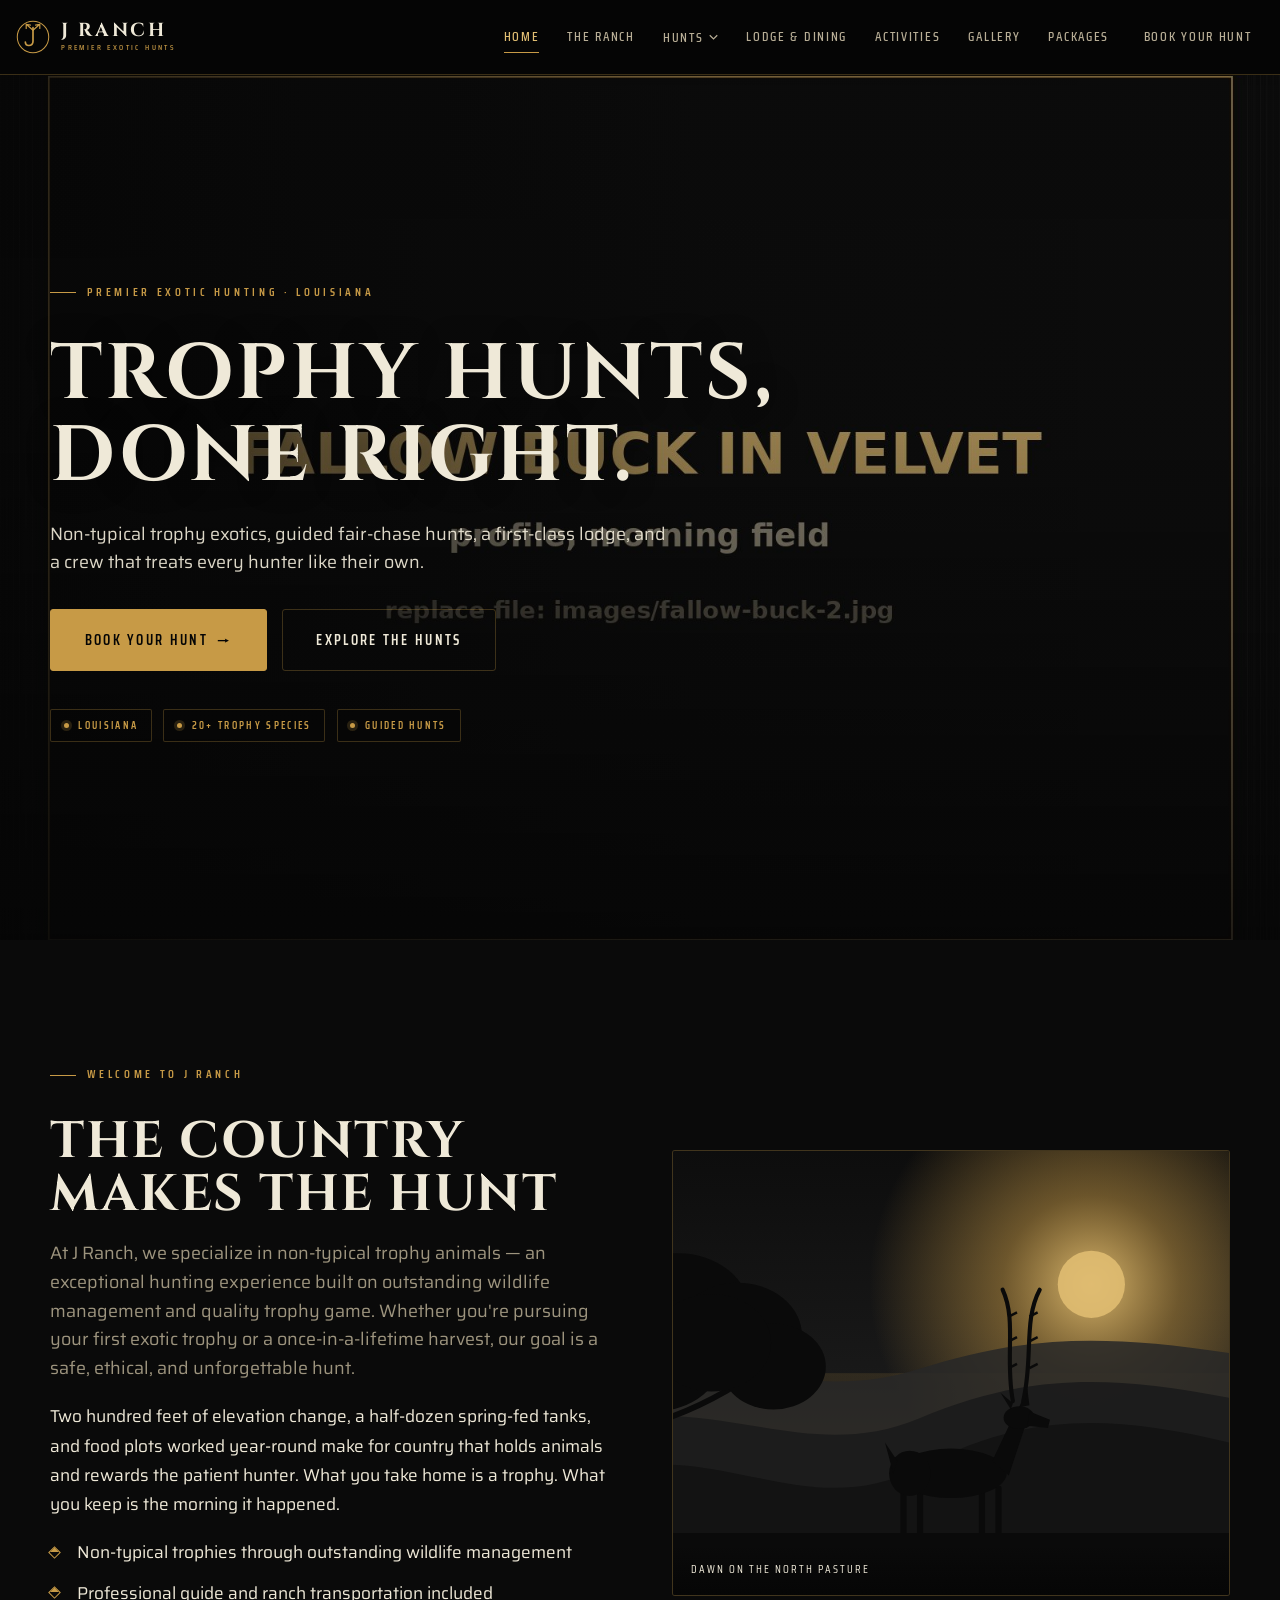
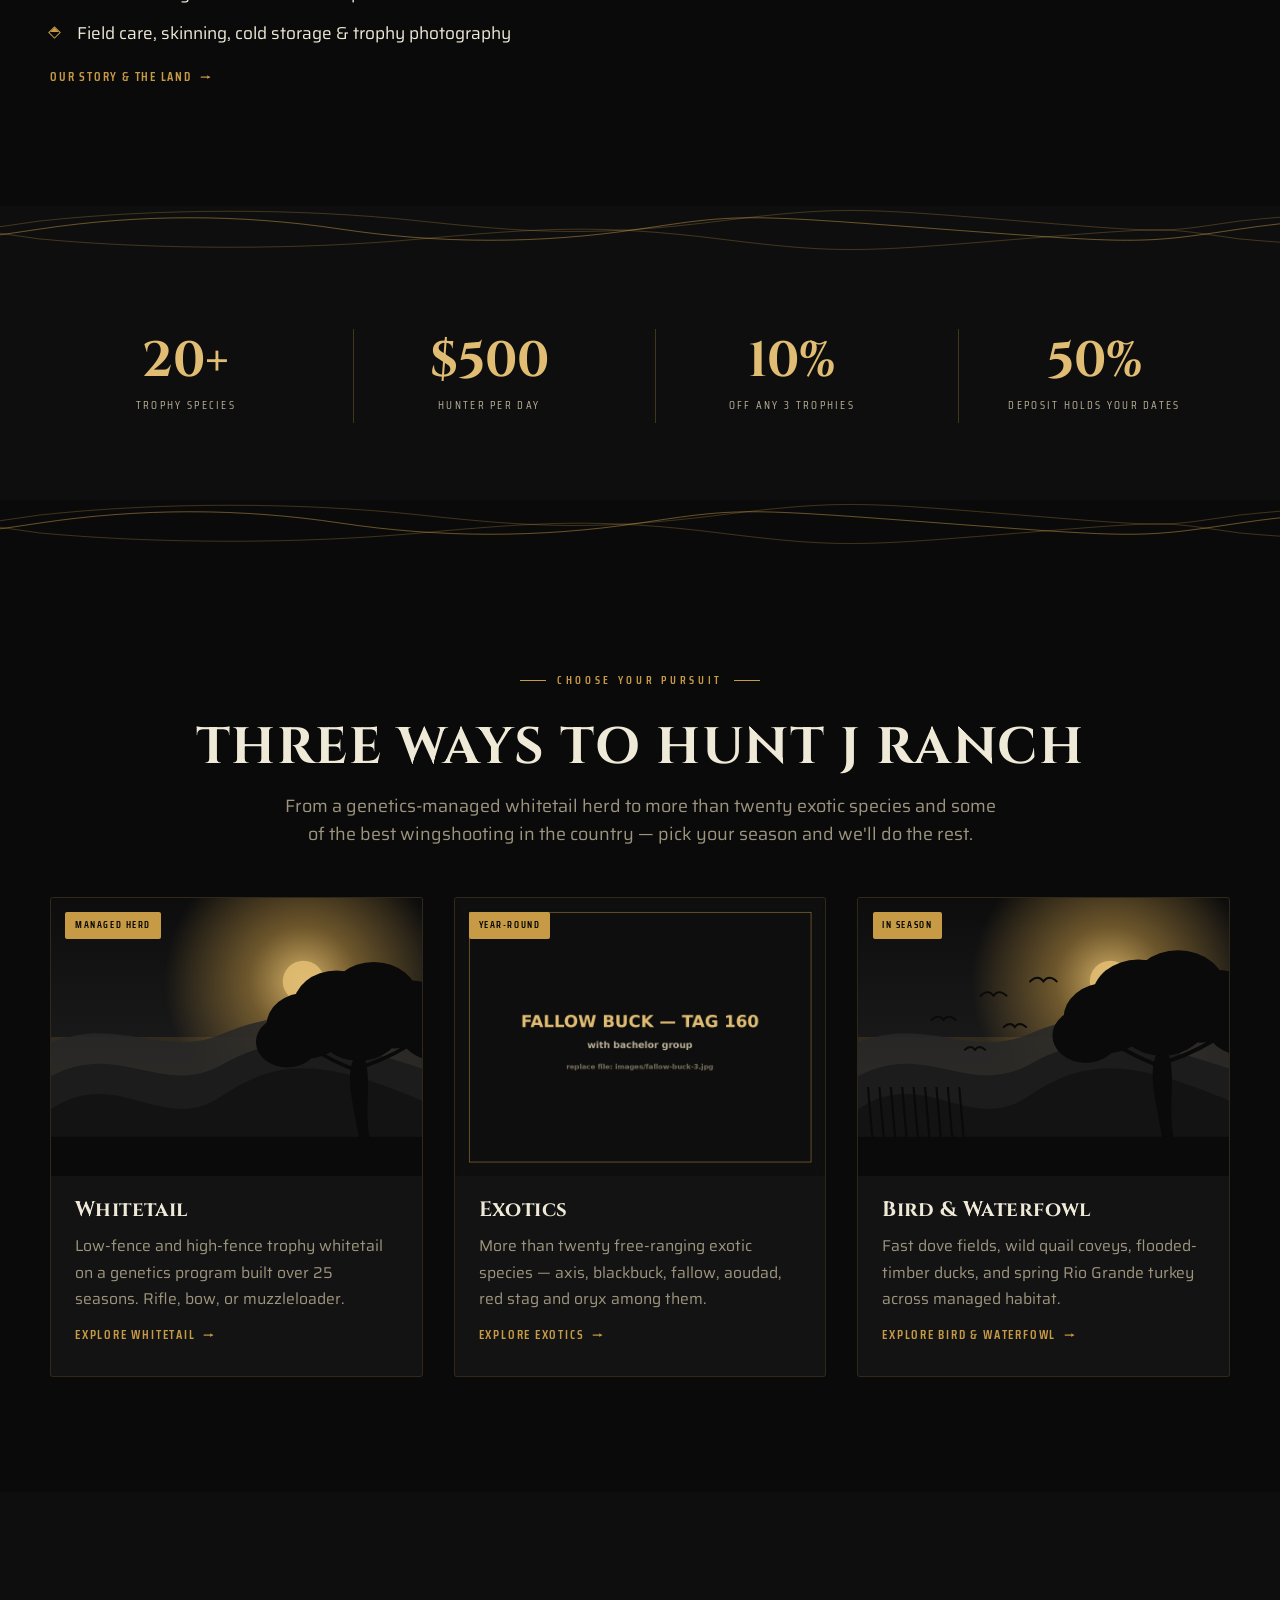
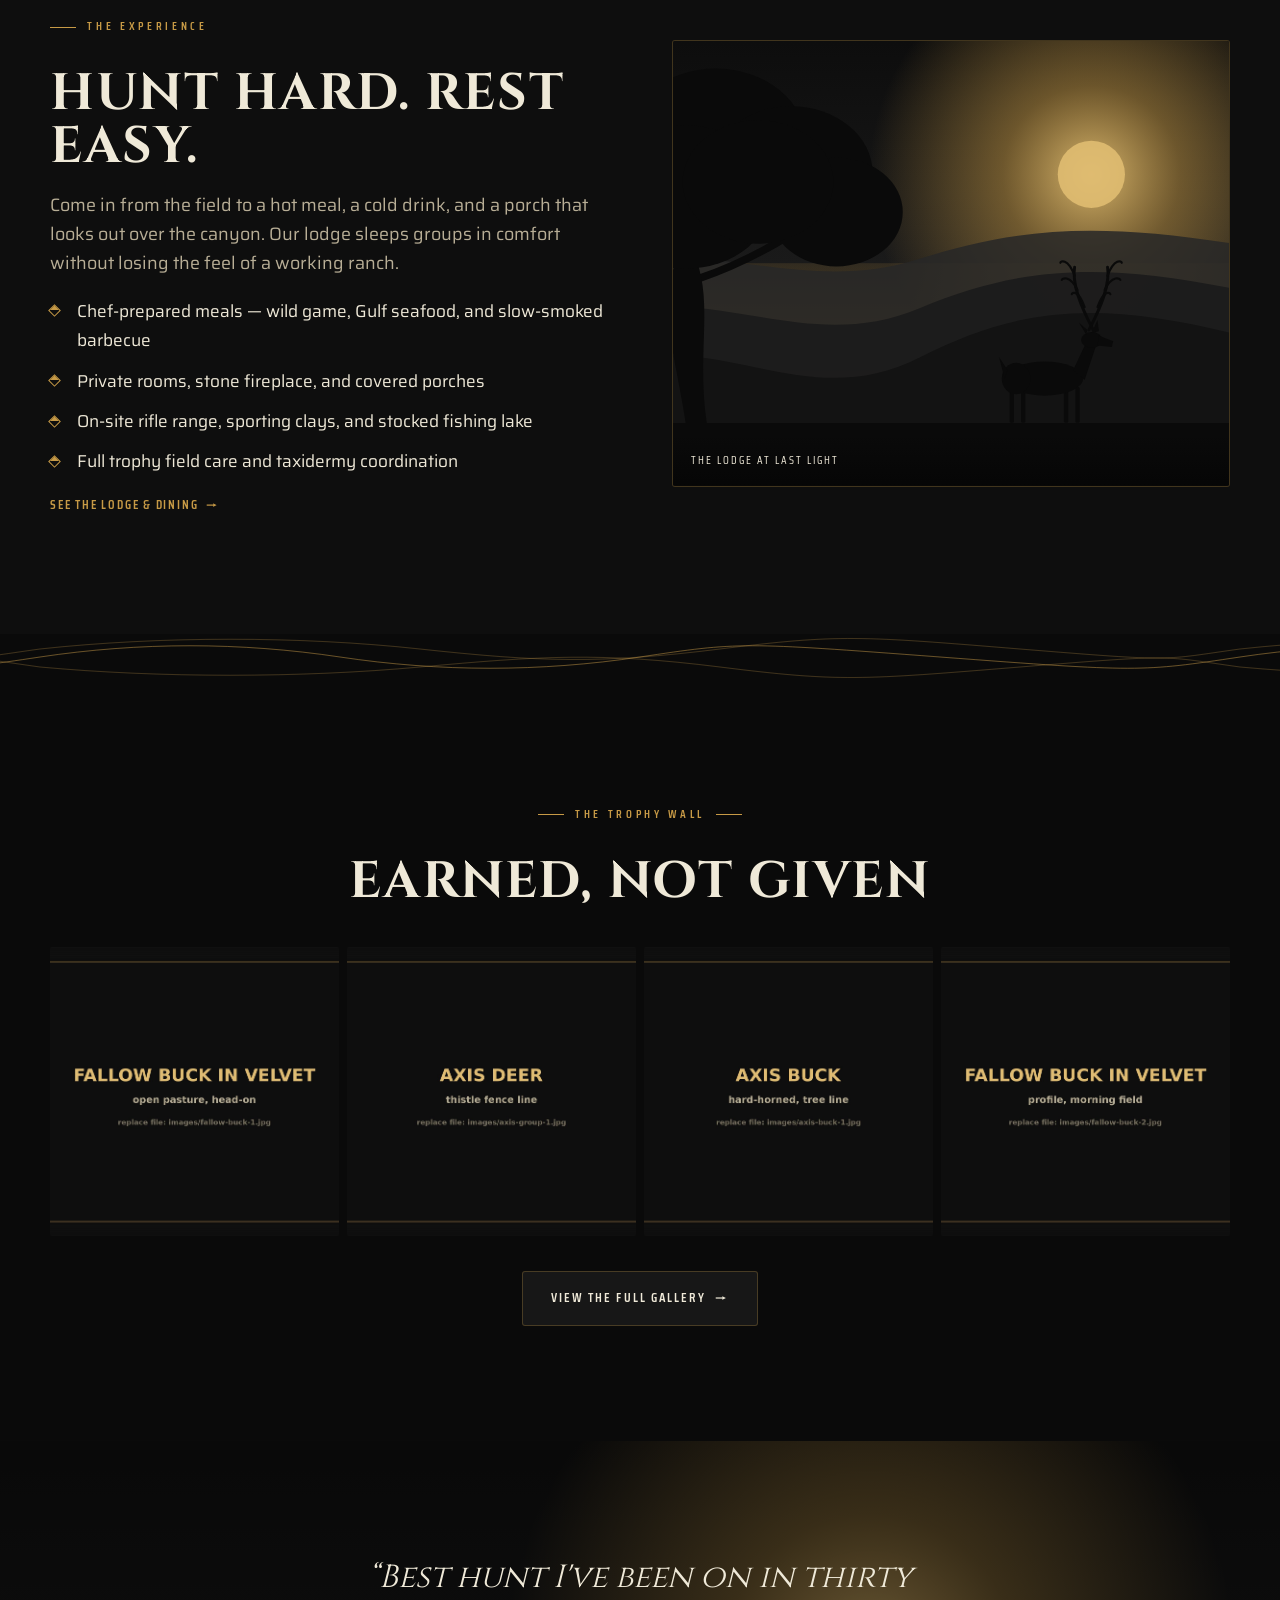
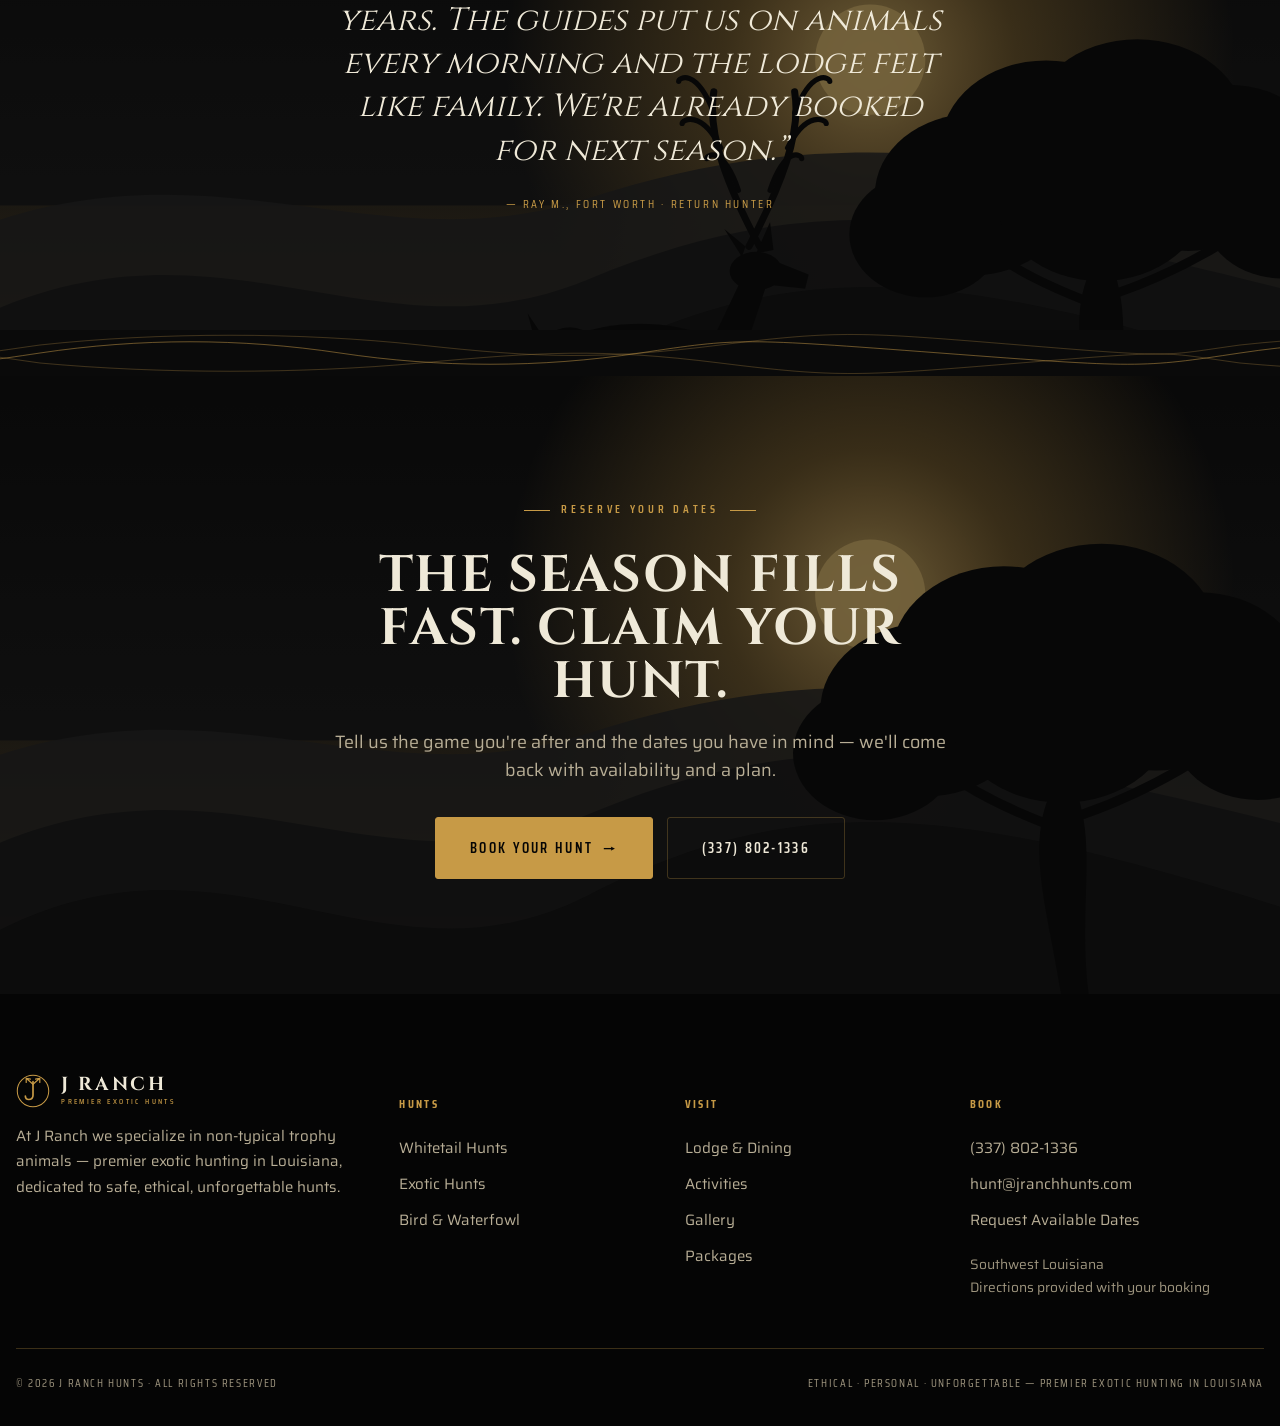
==== index.html @ 0fef3f1f "Add real brochure content: pricing, rates, policies, and Louisiana identity Sourced from the printed" ====
<!DOCTYPE html>
<html lang="en">
<head>
<meta charset="utf-8">
<meta name="viewport" content="width=device-width, initial-scale=1">
<title>Trophy Whitetail, Exotic & Bird Hunts · J Ranch</title>
<meta name="description" content="Premier exotic hunting in Louisiana — 20+ trophy species hunted year-round with professional guides. Ethical, personal, unforgettable.">
<link rel="preconnect" href="https://fonts.googleapis.com">
<link rel="preconnect" href="https://fonts.gstatic.com" crossorigin>
<link href="https://fonts.googleapis.com/css2?family=Cinzel:wght@400;600;700&family=Saira+Condensed:wght@400;500;600;700&family=Saira:wght@300;400;500;600&display=swap" rel="stylesheet">
<link rel="stylesheet" href="styles.css">
</head>
<body>
<a class="skip" href="#main">Skip to content</a><header class="site-header">
<div class="wrap-wide nav">
  <a class="brand" href="index.html"><svg class="mark" viewBox="0 0 40 40" xmlns="http://www.w3.org/2000/svg" aria-hidden="true"><circle cx="20" cy="20" r="18.5" fill="none" stroke="#c79a46" stroke-width="1.2"/><path d="M20 9 L20 25 Q20 30 15 30 Q11 30 11 26" fill="none" stroke="#c79a46" stroke-width="2" stroke-linecap="round"/><path d="M20 12 L12 5 M12 5 L12 10 M12 5 L17 6" stroke="#c79a46" stroke-width="1.4" fill="none" stroke-linecap="round"/><path d="M20 12 L28 5 M28 5 L28 10 M28 5 L23 6" stroke="#c79a46" stroke-width="1.4" fill="none" stroke-linecap="round"/></svg>
    <span class="wordmark">J Ranch<small>Premier Exotic Hunts</small></span></a>
  <nav id="nav-links" class="nav-links" aria-label="Primary"><a href="index.html" aria-current="page">Home</a><a href="the-ranch.html">The Ranch</a><div class="has-drop"><button class="navbtn" aria-expanded="false" aria-haspopup="true">Hunts<svg class="chev" viewBox="0 0 12 8" aria-hidden="true"><path d="M1 1l5 5 5-5" stroke="currentColor" stroke-width="1.6" fill="none"/></svg></button><div class="drop"><a href="whitetail.html">Whitetail Hunts<span>Managed trophy-class whitetail</span></a><a href="exotics.html">Exotic Hunts<span>20+ species, year-round</span></a><a href="birds.html">Bird & Waterfowl<span>Dove, quail, duck & turkey</span></a></div></div><a href="lodging.html">Lodge & Dining</a><a href="activities.html">Activities</a><a href="gallery.html">Gallery</a><a href="packages.html">Packages</a><a class="btn nav-cta" href="contact.html">Book Your Hunt</a></nav>
  <button class="nav-toggle" aria-label="Menu" aria-controls="nav-links" aria-expanded="false">
    <span></span><span></span><span></span></button>
</div>
</header><main id="main">
<section class="hero home">
  <div class="scene"><img src="images/fallow-buck-2.jpg" alt="Velvet fallow buck in a misty pasture at first light"></div>
  <div class="hero-veil"></div>
  <div class="wrap hero-inner" data-reveal>
    <p class="eyebrow" style="color:var(--brass)">Premier Exotic Hunting · Louisiana</p>
    <h1 class="display h1" style="margin-top:1.2rem">Trophy hunts, done right.</h1>
    <p class="lead" style="margin-top:1.4rem">Non-typical trophy exotics, guided fair-chase hunts, a first-class lodge, and a crew that treats every hunter like their own.</p>
    <div class="hero-cta">
      <a class="btn lg" href="contact.html">Book Your Hunt <span class="arw">→</span></a>
      <a class="btn ghost lg" href="#hunts">Explore the Hunts</a>
    </div>
    <div style="display:flex;gap:.7rem;flex-wrap:wrap;margin-top:2.4rem">
      <span class="tag"><span class="dot"></span>Louisiana</span>
      <span class="tag"><span class="dot"></span>20+ Trophy Species</span>
      <span class="tag"><span class="dot"></span>Guided Hunts</span>
    </div>
  </div>
</section>

<section class="section">
  <div class="wrap">
    <div class="split">
      <div class="stack" data-reveal>
        <p class="eyebrow">Welcome to J Ranch</p>
        <h2 class="display h2">The country makes the hunt</h2>
        <p class="lead">At J Ranch, we specialize in non-typical trophy animals — an exceptional hunting experience built on outstanding wildlife management and quality trophy game. Whether you're pursuing your first exotic trophy or a once-in-a-lifetime harvest, our goal is a safe, ethical, and unforgettable hunt.</p>
        <p>Two hundred feet of elevation change, a half-dozen spring-fed tanks, and food plots worked year-round make for country that holds animals and rewards the patient hunter. What you take home is a trophy. What you keep is the morning it happened.</p>
        <ul class="ticks">
          <li>Non-typical trophies through outstanding wildlife management</li>
          <li>Professional guide and ranch transportation included</li>
          <li>Field care, skinning, cold storage &amp; trophy photography</li>
        </ul>
        <a class="textlink" href="the-ranch.html">Our Story &amp; the Land <span class="arw">→</span></a>
      </div>
      <div class="split-media" data-reveal data-delay="120">
        <svg viewBox="0 0 1440 820" preserveAspectRatio="xMidYMid slice" xmlns="http://www.w3.org/2000/svg" role="img" aria-hidden="true"><defs>
  <linearGradient id="skyexoticdawn" x1="0" y1="0" x2="0" y2="1"><stop offset="0" stop-color="#0d0d0d"/><stop offset="0.52" stop-color="#191919"/><stop offset="0.8" stop-color="#6f5629"/><stop offset="1" stop-color="#c99f49"/></linearGradient>
  <radialGradient id="sunexoticdawn" cx="0.5" cy="0.5" r="0.5">
    <stop offset="0" stop-color="#e0bd72" stop-opacity="0.95"/>
    <stop offset="0.4" stop-color="#c79a46" stop-opacity="0.5"/>
    <stop offset="1" stop-color="#c79a46" stop-opacity="0"/>
  </radialGradient>
  <linearGradient id="hazeexoticdawn" x1="0" y1="0" x2="0" y2="1">
    <stop offset="0" stop-color="#c79a46" stop-opacity="0.14"/>
    <stop offset="1" stop-color="#c79a46" stop-opacity="0"/>
  </linearGradient>
</defs><rect width="1440" height="820" fill="url(#skyexoticdawn)"/><circle cx="979" cy="246" r="410" fill="url(#sunexoticdawn)"/><circle cx="979" cy="246" r="62" fill="#e0bd72" fill-opacity="0.9"/><rect x="0" y="410" width="1440" height="180" fill="url(#hazeexoticdawn)"/><path d="M0,426 C 259,344 432,476 662,402 S 1066,336 1440,410 L 1440,820 L0,820 Z" fill="#272727" fill-opacity="0.85"/><path d="M0,525 C 259,418 432,589 662,493 S 1066,408 1440,503 L 1440,820 L0,820 Z" fill="#1c1c1c" fill-opacity="0.95"/><path d="M0,623 C 259,492 432,702 662,584 S 1066,479 1440,597 L 1440,820 L0,820 Z" fill="#131313" fill-opacity="1.0"/><g><rect x="626.7" y="617.6" width="11.4" height="95.2" rx="3.8" fill="#0a0a0a"/><rect x="657.2" y="617.6" width="11.4" height="95.2" rx="3.8" fill="#0a0a0a"/><rect x="771.4" y="617.6" width="11.4" height="95.2" rx="3.8" fill="#0a0a0a"/><rect x="801.9" y="617.6" width="11.4" height="95.2" rx="3.8" fill="#0a0a0a"/><ellipse cx="720.0" cy="594.8" rx="102.8" ry="45.7" fill="#0a0a0a"/><ellipse cx="643.9" cy="594.8" rx="38.1" ry="41.9" fill="#0a0a0a"/><path d="M 796.1,572.0 L 830.4,499.6 L 857.1,507.2 L 826.6,598.6 Z" fill="#0a0a0a"/><ellipse cx="845.6" cy="492.0" rx="28.6" ry="20.9" fill="#0a0a0a"/><path d="M 864.7,480.6 L 902.7,495.8 L 898.9,511.0 L 860.9,507.2 Z" fill="#0a0a0a"/><path d="M 830.4,476.8 L 811.4,446.3 L 834.2,465.4 Z" fill="#0a0a0a"/><path d="M 845.6,473.0 L 860.9,438.7 L 864.7,469.2 Z" fill="#0a0a0a"/><path d="M 621.0,572.0 L 598.2,537.7 L 613.4,594.8 Z" fill="#0a0a0a"/><path d="M 834.2,461.5 C 819.0,381.6 841.8,313.1 815.2,256.0" stroke="#0a0a0a" stroke-width="7.6" fill="none" stroke-linecap="round"/><path d="M 853.2,461.5 C 872.3,381.6 853.2,313.1 883.7,256.0" stroke="#0a0a0a" stroke-width="7.6" fill="none" stroke-linecap="round"/><line x1="826.6" y1="400.6" x2="841.8" y2="393.0" stroke="#0a0a0a" stroke-width="4.6"/><line x1="864.7" y1="400.6" x2="879.9" y2="393.0" stroke="#0a0a0a" stroke-width="4.6"/><line x1="826.6" y1="351.1" x2="841.8" y2="343.5" stroke="#0a0a0a" stroke-width="4.6"/><line x1="864.7" y1="351.1" x2="879.9" y2="343.5" stroke="#0a0a0a" stroke-width="4.6"/><line x1="826.6" y1="305.5" x2="841.8" y2="297.8" stroke="#0a0a0a" stroke-width="4.6"/><line x1="864.7" y1="305.5" x2="879.9" y2="297.8" stroke="#0a0a0a" stroke-width="4.6"/></g><g><path d="M 153.0,503.1 C 84.9,476.8 19.1,441.6 -29.3,375.7" stroke="#0a0a0a" stroke-width="11.0" fill="none" stroke-linecap="round"/><path d="M 192.6,494.3 C 269.4,468.0 344.1,424.1 401.2,375.7" stroke="#0a0a0a" stroke-width="11.0" fill="none" stroke-linecap="round"/><path d="M 172.8,485.6 C 159.6,397.7 177.2,331.8 172.8,274.7" stroke="#0a0a0a" stroke-width="9.9" fill="none" stroke-linecap="round"/><path d="M 172.8,705.2 C 159.6,617.3 137.7,551.5 150.8,494.3 C 164.0,441.6 186.0,441.6 194.8,490.0 C 207.9,547.1 190.4,617.3 203.5,705.2 Z" fill="#0a0a0a"/><ellipse cx="19.1" cy="375.7" rx="118.6" ry="97.3" fill="#0a0a0a"/><ellipse cx="106.9" cy="318.6" rx="127.4" ry="104.5" fill="#0a0a0a"/><ellipse cx="216.7" cy="296.7" rx="131.8" ry="108.1" fill="#0a0a0a"/><ellipse cx="326.5" cy="340.6" rx="118.6" ry="97.3" fill="#0a0a0a"/><ellipse cx="392.4" cy="397.7" rx="96.6" ry="79.2" fill="#0a0a0a"/><ellipse cx="-38.1" cy="424.1" rx="92.2" ry="75.6" fill="#0a0a0a"/><ellipse cx="172.8" cy="375.7" rx="127.4" ry="104.5" fill="#0a0a0a"/><ellipse cx="278.2" cy="353.8" rx="109.8" ry="90.1" fill="#0a0a0a"/></g><rect x="0" y="705" width="1440" height="115" fill="#0a0a0a"/></svg>
        <div class="cap">Dawn on the north pasture</div>
      </div>
    </div>
  </div>
</section>

<div class="contour on-forest" aria-hidden="true"></div>
<section class="section tight on-dark">
  <div class="wrap">
    <div class="stats" data-reveal><div class="stat"><div class="num">20+</div><div class="lbl">Trophy Species</div></div><div class="stat"><div class="num">$500</div><div class="lbl">Hunter Per Day</div></div><div class="stat"><div class="num">10%</div><div class="lbl">Off Any 3 Trophies</div></div><div class="stat"><div class="num">50%</div><div class="lbl">Deposit Holds Your Dates</div></div></div>
  </div>
</section>
<div class="contour" aria-hidden="true"></div>

<section class="section" id="hunts">
  <div class="wrap">
    <div class="center stack" style="margin-bottom:3rem" data-reveal>
      <p class="eyebrow center">Choose Your Pursuit</p>
      <h2 class="display h2">Three ways to hunt J Ranch</h2>
      <p class="lead measure center">From a genetics-managed whitetail herd to more than twenty exotic species and some of the best wingshooting in the country — pick your season and we'll do the rest.</p>
    </div>
    <div class="grid cols-3" data-reveal><a class="card" href="whitetail.html">
  <div class="thumb"><span class="badge">Managed Herd</span><svg viewBox="0 0 520 390" preserveAspectRatio="xMidYMid slice" xmlns="http://www.w3.org/2000/svg" role="img" aria-hidden="true"><defs>
  <linearGradient id="skytwhitetail" x1="0" y1="0" x2="0" y2="1"><stop offset="0" stop-color="#0d0d0d"/><stop offset="0.52" stop-color="#191919"/><stop offset="0.8" stop-color="#6f5629"/><stop offset="1" stop-color="#c99f49"/></linearGradient>
  <radialGradient id="suntwhitetail" cx="0.5" cy="0.5" r="0.5">
    <stop offset="0" stop-color="#e0bd72" stop-opacity="0.95"/>
    <stop offset="0.4" stop-color="#c79a46" stop-opacity="0.5"/>
    <stop offset="1" stop-color="#c79a46" stop-opacity="0"/>
  </radialGradient>
  <linearGradient id="hazetwhitetail" x1="0" y1="0" x2="0" y2="1">
    <stop offset="0" stop-color="#c79a46" stop-opacity="0.14"/>
    <stop offset="1" stop-color="#c79a46" stop-opacity="0"/>
  </linearGradient>
</defs><rect width="520" height="390" fill="url(#skytwhitetail)"/><circle cx="354" cy="117" r="195" fill="url(#suntwhitetail)"/><circle cx="354" cy="117" r="29" fill="#e0bd72" fill-opacity="0.9"/><rect x="0" y="195" width="520" height="86" fill="url(#hazetwhitetail)"/><path d="M0,203 C 94,164 156,226 239,191 S 385,160 520,195 L 520,390 L0,390 Z" fill="#272727" fill-opacity="0.85"/><path d="M0,250 C 94,199 156,280 239,234 S 385,194 520,239 L 520,390 L0,390 Z" fill="#1c1c1c" fill-opacity="0.95"/><path d="M0,296 C 94,234 156,334 239,278 S 385,228 520,284 L 520,390 L0,390 Z" fill="#131313" fill-opacity="1.0"/><g><path d="M 422.2,239.3 C 389.8,226.8 358.5,210.0 335.5,178.7" stroke="#0a0a0a" stroke-width="5.2" fill="none" stroke-linecap="round"/><path d="M 441.0,235.1 C 477.6,222.6 513.1,201.7 540.2,178.7" stroke="#0a0a0a" stroke-width="5.2" fill="none" stroke-linecap="round"/><path d="M 431.6,230.9 C 425.3,189.1 433.7,157.8 431.6,130.6" stroke="#0a0a0a" stroke-width="4.7" fill="none" stroke-linecap="round"/><path d="M 431.6,335.4 C 425.3,293.6 414.9,262.3 421.2,235.1 C 427.4,210.0 437.9,210.0 442.0,233.0 C 448.3,260.2 440.0,293.6 446.2,335.4 Z" fill="#0a0a0a"/><ellipse cx="358.5" cy="178.7" rx="56.4" ry="46.3" fill="#0a0a0a"/><ellipse cx="400.3" cy="151.5" rx="60.6" ry="49.7" fill="#0a0a0a"/><ellipse cx="452.5" cy="141.1" rx="62.7" ry="51.4" fill="#0a0a0a"/><ellipse cx="504.7" cy="162.0" rx="56.4" ry="46.3" fill="#0a0a0a"/><ellipse cx="536.1" cy="189.1" rx="46.0" ry="37.7" fill="#0a0a0a"/><ellipse cx="331.3" cy="201.7" rx="43.9" ry="36.0" fill="#0a0a0a"/><ellipse cx="431.6" cy="178.7" rx="60.6" ry="49.7" fill="#0a0a0a"/><ellipse cx="481.7" cy="168.3" rx="52.2" ry="42.8" fill="#0a0a0a"/></g><rect x="0" y="335" width="520" height="55" fill="#0a0a0a"/></svg></div>
  <div class="body">
    <h3>Whitetail</h3><p>Low-fence and high-fence trophy whitetail on a genetics program built over 25 seasons. Rifle, bow, or muzzleloader.</p>
    <span class="textlink">Explore Whitetail <span class="arw">→</span></span>
  </div></a><a class="card" href="exotics.html">
  <div class="thumb"><span class="badge">Year-Round</span><img src="images/fallow-buck-3.jpg" alt="Spotted fallow buck in velvet with bachelor group" loading="lazy"></div>
  <div class="body">
    <h3>Exotics</h3><p>More than twenty free-ranging exotic species — axis, blackbuck, fallow, aoudad, red stag and oryx among them.</p>
    <span class="textlink">Explore Exotics <span class="arw">→</span></span>
  </div></a><a class="card" href="birds.html">
  <div class="thumb"><span class="badge">In Season</span><svg viewBox="0 0 520 390" preserveAspectRatio="xMidYMid slice" xmlns="http://www.w3.org/2000/svg" role="img" aria-hidden="true"><defs>
  <linearGradient id="skytbirds" x1="0" y1="0" x2="0" y2="1"><stop offset="0" stop-color="#0d0d0d"/><stop offset="0.52" stop-color="#191919"/><stop offset="0.8" stop-color="#6f5629"/><stop offset="1" stop-color="#c99f49"/></linearGradient>
  <radialGradient id="suntbirds" cx="0.5" cy="0.5" r="0.5">
    <stop offset="0" stop-color="#e0bd72" stop-opacity="0.95"/>
    <stop offset="0.4" stop-color="#c79a46" stop-opacity="0.5"/>
    <stop offset="1" stop-color="#c79a46" stop-opacity="0"/>
  </radialGradient>
  <linearGradient id="hazetbirds" x1="0" y1="0" x2="0" y2="1">
    <stop offset="0" stop-color="#c79a46" stop-opacity="0.14"/>
    <stop offset="1" stop-color="#c79a46" stop-opacity="0"/>
  </linearGradient>
</defs><rect width="520" height="390" fill="url(#skytbirds)"/><circle cx="354" cy="117" r="195" fill="url(#suntbirds)"/><circle cx="354" cy="117" r="29" fill="#e0bd72" fill-opacity="0.9"/><rect x="0" y="195" width="520" height="86" fill="url(#hazetbirds)"/><path d="M0,203 C 94,164 156,226 239,191 S 385,160 520,195 L 520,390 L0,390 Z" fill="#272727" fill-opacity="0.85"/><path d="M0,250 C 94,199 156,280 239,234 S 385,194 520,239 L 520,390 L0,390 Z" fill="#1c1c1c" fill-opacity="0.95"/><path d="M0,296 C 94,234 156,334 239,278 S 385,228 520,284 L 520,390 L0,390 Z" fill="#131313" fill-opacity="1.0"/><g><path d="M 241.2,117.0 Q 252.5,106.7 260.0,117.0 Q 267.5,106.7 278.8,117.0" stroke="#0a0a0a" stroke-width="2.7" fill="none" stroke-linecap="round"/><path d="M 171.8,137.0 Q 182.7,127.0 190.0,137.0 Q 197.3,127.0 208.2,137.0" stroke="#0a0a0a" stroke-width="2.7" fill="none" stroke-linecap="round"/><path d="M 312.4,143.0 Q 323.0,133.3 330.0,143.0 Q 337.0,133.3 347.6,143.0" stroke="#0a0a0a" stroke-width="2.7" fill="none" stroke-linecap="round"/><path d="M 103.1,171.0 Q 113.2,161.7 120.0,171.0 Q 126.8,161.7 136.9,171.0" stroke="#0a0a0a" stroke-width="2.7" fill="none" stroke-linecap="round"/><path d="M 383.7,167.0 Q 393.5,158.0 400.0,167.0 Q 406.5,158.0 416.3,167.0" stroke="#0a0a0a" stroke-width="2.7" fill="none" stroke-linecap="round"/><path d="M 204.3,181.0 Q 213.7,172.4 220.0,181.0 Q 226.3,172.4 235.7,181.0" stroke="#0a0a0a" stroke-width="2.7" fill="none" stroke-linecap="round"/><path d="M 291.0,189.0 Q 300.0,180.7 306.0,189.0 Q 312.0,180.7 321.0,189.0" stroke="#0a0a0a" stroke-width="2.7" fill="none" stroke-linecap="round"/><path d="M 149.6,213.0 Q 158.2,205.1 164.0,213.0 Q 169.8,205.1 178.4,213.0" stroke="#0a0a0a" stroke-width="2.7" fill="none" stroke-linecap="round"/><path d="M 342.2,209.0 Q 350.5,201.4 356.0,209.0 Q 361.5,201.4 369.8,209.0" stroke="#0a0a0a" stroke-width="2.7" fill="none" stroke-linecap="round"/></g><g><path d="M 416.4,232.9 C 381.8,219.5 348.4,201.7 323.9,168.3" stroke="#0a0a0a" stroke-width="5.6" fill="none" stroke-linecap="round"/><path d="M 436.4,228.4 C 475.4,215.1 513.3,192.8 542.3,168.3" stroke="#0a0a0a" stroke-width="5.6" fill="none" stroke-linecap="round"/><path d="M 426.4,224.0 C 419.7,179.4 428.6,146.0 426.4,117.0" stroke="#0a0a0a" stroke-width="5.0" fill="none" stroke-linecap="round"/><path d="M 426.4,335.4 C 419.7,290.8 408.6,257.4 415.3,228.4 C 421.9,201.7 433.1,201.7 437.5,226.2 C 444.2,255.2 435.3,290.8 442.0,335.4 Z" fill="#0a0a0a"/><ellipse cx="348.4" cy="168.3" rx="60.2" ry="49.3" fill="#0a0a0a"/><ellipse cx="393.0" cy="139.3" rx="64.6" ry="53.0" fill="#0a0a0a"/><ellipse cx="448.7" cy="128.1" rx="66.9" ry="54.8" fill="#0a0a0a"/><ellipse cx="504.4" cy="150.4" rx="60.2" ry="49.3" fill="#0a0a0a"/><ellipse cx="537.8" cy="179.4" rx="49.0" ry="40.2" fill="#0a0a0a"/><ellipse cx="319.4" cy="192.8" rx="46.8" ry="38.4" fill="#0a0a0a"/><ellipse cx="426.4" cy="168.3" rx="64.6" ry="53.0" fill="#0a0a0a"/><ellipse cx="479.9" cy="157.1" rx="55.7" ry="45.7" fill="#0a0a0a"/></g><line x1="20" y1="335" x2="14" y2="265" stroke="#0a0a0a" stroke-width="3"/><line x1="36" y1="335" x2="30" y2="265" stroke="#0a0a0a" stroke-width="3"/><line x1="52" y1="335" x2="46" y2="265" stroke="#0a0a0a" stroke-width="3"/><line x1="68" y1="335" x2="62" y2="265" stroke="#0a0a0a" stroke-width="3"/><line x1="84" y1="335" x2="78" y2="265" stroke="#0a0a0a" stroke-width="3"/><line x1="100" y1="335" x2="94" y2="265" stroke="#0a0a0a" stroke-width="3"/><line x1="116" y1="335" x2="110" y2="265" stroke="#0a0a0a" stroke-width="3"/><line x1="132" y1="335" x2="126" y2="265" stroke="#0a0a0a" stroke-width="3"/><line x1="148" y1="335" x2="142" y2="265" stroke="#0a0a0a" stroke-width="3"/><rect x="0" y="335" width="520" height="55" fill="#0a0a0a"/></svg></div>
  <div class="body">
    <h3>Bird & Waterfowl</h3><p>Fast dove fields, wild quail coveys, flooded-timber ducks, and spring Rio Grande turkey across managed habitat.</p>
    <span class="textlink">Explore Bird & Waterfowl <span class="arw">→</span></span>
  </div></a></div>
  </div>
</section>

<section class="section on-dark">
  <div class="wrap">
    <div class="split reverse">
      <div class="stack" data-reveal>
        <p class="eyebrow">The Experience</p>
        <h2 class="display h2">Hunt hard. Rest easy.</h2>
        <p class="lead">Come in from the field to a hot meal, a cold drink, and a porch that looks out over the canyon. Our lodge sleeps groups in comfort without losing the feel of a working ranch.</p>
        <ul class="ticks">
          <li>Chef-prepared meals — wild game, Gulf seafood, and slow-smoked barbecue</li>
          <li>Private rooms, stone fireplace, and covered porches</li>
          <li>On-site rifle range, sporting clays, and stocked fishing lake</li>
          <li>Full trophy field care and taxidermy coordination</li>
        </ul>
        <a class="textlink" href="lodging.html">See the Lodge &amp; Dining <span class="arw">→</span></a>
      </div>
      <div class="split-media" data-reveal data-delay="120">
        <svg viewBox="0 0 1440 820" preserveAspectRatio="xMidYMid slice" xmlns="http://www.w3.org/2000/svg" role="img" aria-hidden="true"><defs>
  <linearGradient id="skyoakdusk" x1="0" y1="0" x2="0" y2="1"><stop offset="0" stop-color="#0d0d0d"/><stop offset="0.5" stop-color="#1a1a1a"/><stop offset="0.78" stop-color="#7d5e2b"/><stop offset="1" stop-color="#c79a46"/></linearGradient>
  <radialGradient id="sunoakdusk" cx="0.5" cy="0.5" r="0.5">
    <stop offset="0" stop-color="#e0bd72" stop-opacity="0.95"/>
    <stop offset="0.4" stop-color="#c79a46" stop-opacity="0.5"/>
    <stop offset="1" stop-color="#c79a46" stop-opacity="0"/>
  </radialGradient>
  <linearGradient id="hazeoakdusk" x1="0" y1="0" x2="0" y2="1">
    <stop offset="0" stop-color="#c79a46" stop-opacity="0.14"/>
    <stop offset="1" stop-color="#c79a46" stop-opacity="0"/>
  </linearGradient>
</defs><rect width="1440" height="820" fill="url(#skyoakdusk)"/><circle cx="979" cy="246" r="410" fill="url(#sunoakdusk)"/><circle cx="979" cy="246" r="62" fill="#e0bd72" fill-opacity="0.9"/><rect x="0" y="410" width="1440" height="180" fill="url(#hazeoakdusk)"/><path d="M0,426 C 259,344 432,476 662,402 S 1066,336 1440,410 L 1440,820 L0,820 Z" fill="#272727" fill-opacity="0.85"/><path d="M0,525 C 259,418 432,589 662,493 S 1066,408 1440,503 L 1440,820 L0,820 Z" fill="#1c1c1c" fill-opacity="0.95"/><path d="M0,623 C 259,492 432,702 662,584 S 1066,479 1440,597 L 1440,820 L0,820 Z" fill="#131313" fill-opacity="1.0"/><g><path d="M 205.4,449.2 C 119.1,415.9 35.7,371.3 -25.6,287.9" stroke="#0a0a0a" stroke-width="13.9" fill="none" stroke-linecap="round"/><path d="M 255.4,438.1 C 352.8,404.7 447.4,349.1 519.7,287.9" stroke="#0a0a0a" stroke-width="13.9" fill="none" stroke-linecap="round"/><path d="M 230.4,427.0 C 213.7,315.7 236.0,232.2 230.4,159.9" stroke="#0a0a0a" stroke-width="12.5" fill="none" stroke-linecap="round"/><path d="M 230.4,705.2 C 213.7,593.9 185.9,510.5 202.6,438.1 C 219.3,371.3 247.1,371.3 258.2,432.6 C 274.9,504.9 252.7,593.9 269.4,705.2 Z" fill="#0a0a0a"/><ellipse cx="35.7" cy="287.9" rx="150.2" ry="123.2" fill="#0a0a0a"/><ellipse cx="146.9" cy="215.5" rx="161.4" ry="132.3" fill="#0a0a0a"/><ellipse cx="286.0" cy="187.7" rx="166.9" ry="136.9" fill="#0a0a0a"/><ellipse cx="425.1" cy="243.4" rx="150.2" ry="123.2" fill="#0a0a0a"/><ellipse cx="508.6" cy="315.7" rx="122.4" ry="100.4" fill="#0a0a0a"/><ellipse cx="-36.7" cy="349.1" rx="116.8" ry="95.8" fill="#0a0a0a"/><ellipse cx="230.4" cy="287.9" rx="161.4" ry="132.3" fill="#0a0a0a"/><ellipse cx="363.9" cy="260.1" rx="139.1" ry="114.1" fill="#0a0a0a"/></g><g><rect x="828.2" y="638.6" width="7.9" height="65.9" rx="2.6" fill="#0a0a0a"/><rect x="849.3" y="638.6" width="7.9" height="65.9" rx="2.6" fill="#0a0a0a"/><rect x="928.4" y="638.6" width="7.9" height="65.9" rx="2.6" fill="#0a0a0a"/><rect x="949.5" y="638.6" width="7.9" height="65.9" rx="2.6" fill="#0a0a0a"/><ellipse cx="892.8" cy="622.8" rx="71.2" ry="31.6" fill="#0a0a0a"/><ellipse cx="840.1" cy="622.8" rx="26.4" ry="29.0" fill="#0a0a0a"/><path d="M 945.5,607.0 L 969.2,556.9 L 987.7,562.1 L 966.6,625.4 Z" fill="#0a0a0a"/><ellipse cx="979.8" cy="551.6" rx="19.8" ry="14.5" fill="#0a0a0a"/><path d="M 993.0,543.7 L 1019.3,554.2 L 1016.7,564.8 L 990.3,562.1 Z" fill="#0a0a0a"/><path d="M 969.2,541.1 L 956.1,520.0 L 971.9,533.2 Z" fill="#0a0a0a"/><path d="M 979.8,538.4 L 990.3,514.7 L 993.0,535.8 Z" fill="#0a0a0a"/><path d="M 824.3,607.0 L 808.5,583.2 L 819.0,622.8 Z" fill="#0a0a0a"/><path d="M 974.5,533.2 C 998.2,488.3 1014.0,448.8 1008.8,417.2" stroke="#0a0a0a" stroke-width="5.3" fill="none" stroke-linecap="round"/><path d="M 990.3,491.0 C 1002.2,456.7 1014.0,464.6 1014.0,467.3" stroke="#0a0a0a" stroke-width="4.0" fill="none" stroke-linecap="round"/><path d="M 1003.5,459.4 C 1018.0,430.4 1032.5,438.3 1032.5,440.9" stroke="#0a0a0a" stroke-width="4.0" fill="none" stroke-linecap="round"/><path d="M 1008.8,433.0 C 1021.9,398.7 1035.1,406.6 1035.1,409.3" stroke="#0a0a0a" stroke-width="4.0" fill="none" stroke-linecap="round"/><path d="M 982.4,533.2 C 958.7,488.3 942.9,448.8 948.1,417.2" stroke="#0a0a0a" stroke-width="5.3" fill="none" stroke-linecap="round"/><path d="M 966.6,491.0 C 954.7,456.7 942.9,464.6 942.9,467.3" stroke="#0a0a0a" stroke-width="4.0" fill="none" stroke-linecap="round"/><path d="M 953.4,459.4 C 938.9,430.4 924.4,438.3 924.4,440.9" stroke="#0a0a0a" stroke-width="4.0" fill="none" stroke-linecap="round"/><path d="M 948.1,433.0 C 935.0,398.7 921.8,406.6 921.8,409.3" stroke="#0a0a0a" stroke-width="4.0" fill="none" stroke-linecap="round"/></g><rect x="0" y="705" width="1440" height="115" fill="#0a0a0a"/></svg>
        <div class="cap">The lodge at last light</div>
      </div>
    </div>
  </div>
</section>

<div class="contour" aria-hidden="true"></div>
<section class="section">
  <div class="wrap">
    <div class="center stack" style="margin-bottom:2.4rem" data-reveal>
      <p class="eyebrow center">The Trophy Wall</p>
      <h2 class="display h2">Earned, not given</h2>
    </div>
    <div class="gallery" data-reveal style="grid-template-columns:repeat(4,1fr)"><figure><img src="images/fallow-buck-1.jpg" alt="Trophy fallow buck in velvet, open pasture" loading="lazy"></figure><figure><img src="images/axis-group-1.jpg" alt="Axis deer along a wildflower fence line" loading="lazy"></figure><figure><img src="images/axis-buck-1.jpg" alt="Hard-horned axis buck at the tree line" loading="lazy"></figure><figure><img src="images/fallow-buck-2.jpg" alt="Velvet fallow buck, morning field" loading="lazy"></figure></div>
    <div class="center" style="margin-top:2.2rem" data-reveal>
      <a class="btn ink" href="gallery.html">View the Full Gallery <span class="arw">→</span></a>
    </div>
  </div>
</section>

<section class="section on-ink cta-band">
  <div class="scene"><svg viewBox="0 0 1440 820" preserveAspectRatio="xMidYMid slice" xmlns="http://www.w3.org/2000/svg" role="img" aria-hidden="true"><defs>
  <linearGradient id="skybuckdusk" x1="0" y1="0" x2="0" y2="1"><stop offset="0" stop-color="#0d0d0d"/><stop offset="0.5" stop-color="#1a1a1a"/><stop offset="0.78" stop-color="#7d5e2b"/><stop offset="1" stop-color="#c79a46"/></linearGradient>
  <radialGradient id="sunbuckdusk" cx="0.5" cy="0.5" r="0.5">
    <stop offset="0" stop-color="#e0bd72" stop-opacity="0.95"/>
    <stop offset="0.4" stop-color="#c79a46" stop-opacity="0.5"/>
    <stop offset="1" stop-color="#c79a46" stop-opacity="0"/>
  </radialGradient>
  <linearGradient id="hazebuckdusk" x1="0" y1="0" x2="0" y2="1">
    <stop offset="0" stop-color="#c79a46" stop-opacity="0.14"/>
    <stop offset="1" stop-color="#c79a46" stop-opacity="0"/>
  </linearGradient>
</defs><rect width="1440" height="820" fill="url(#skybuckdusk)"/><circle cx="979" cy="246" r="410" fill="url(#sunbuckdusk)"/><circle cx="979" cy="246" r="62" fill="#e0bd72" fill-opacity="0.9"/><rect x="0" y="410" width="1440" height="180" fill="url(#hazebuckdusk)"/><path d="M0,426 C 259,344 432,476 662,402 S 1066,336 1440,410 L 1440,820 L0,820 Z" fill="#272727" fill-opacity="0.85"/><path d="M0,525 C 259,418 432,589 662,493 S 1066,408 1440,503 L 1440,820 L0,820 Z" fill="#1c1c1c" fill-opacity="0.95"/><path d="M0,623 C 259,492 432,702 662,584 S 1066,479 1440,597 L 1440,820 L0,820 Z" fill="#131313" fill-opacity="1.0"/><g><rect x="623.1" y="614.3" width="11.9" height="98.8" rx="4.0" fill="#0a0a0a"/><rect x="654.8" y="614.3" width="11.9" height="98.8" rx="4.0" fill="#0a0a0a"/><rect x="773.4" y="614.3" width="11.9" height="98.8" rx="4.0" fill="#0a0a0a"/><rect x="805.0" y="614.3" width="11.9" height="98.8" rx="4.0" fill="#0a0a0a"/><ellipse cx="720.0" cy="590.5" rx="106.7" ry="47.4" fill="#0a0a0a"/><ellipse cx="640.9" cy="590.5" rx="39.5" ry="43.5" fill="#0a0a0a"/><path d="M 799.1,566.8 L 834.7,491.7 L 862.3,499.6 L 830.7,594.5 Z" fill="#0a0a0a"/><ellipse cx="850.5" cy="483.8" rx="29.7" ry="21.7" fill="#0a0a0a"/><path d="M 870.2,471.9 L 909.8,487.8 L 905.8,503.6 L 866.3,499.6 Z" fill="#0a0a0a"/><path d="M 834.7,468.0 L 814.9,436.4 L 838.6,456.1 Z" fill="#0a0a0a"/><path d="M 850.5,464.0 L 866.3,428.5 L 870.2,460.1 Z" fill="#0a0a0a"/><path d="M 617.2,566.8 L 593.5,531.2 L 609.3,590.5 Z" fill="#0a0a0a"/><path d="M 842.6,456.1 C 878.1,388.9 901.9,329.6 894.0,282.2" stroke="#0a0a0a" stroke-width="7.9" fill="none" stroke-linecap="round"/><path d="M 866.3,392.9 C 884.1,341.5 901.9,353.3 901.9,357.3" stroke="#0a0a0a" stroke-width="5.9" fill="none" stroke-linecap="round"/><path d="M 886.0,345.4 C 907.8,301.9 929.5,313.8 929.5,317.8" stroke="#0a0a0a" stroke-width="5.9" fill="none" stroke-linecap="round"/><path d="M 894.0,305.9 C 913.7,254.5 933.5,266.4 933.5,270.3" stroke="#0a0a0a" stroke-width="5.9" fill="none" stroke-linecap="round"/><path d="M 854.4,456.1 C 818.8,388.9 795.1,329.6 803.0,282.2" stroke="#0a0a0a" stroke-width="7.9" fill="none" stroke-linecap="round"/><path d="M 830.7,392.9 C 812.9,341.5 795.1,353.3 795.1,357.3" stroke="#0a0a0a" stroke-width="5.9" fill="none" stroke-linecap="round"/><path d="M 810.9,345.4 C 789.2,301.9 767.4,313.8 767.4,317.8" stroke="#0a0a0a" stroke-width="5.9" fill="none" stroke-linecap="round"/><path d="M 803.0,305.9 C 783.3,254.5 763.5,266.4 763.5,270.3" stroke="#0a0a0a" stroke-width="5.9" fill="none" stroke-linecap="round"/></g><g><path d="M 1220.0,516.6 C 1156.4,492.0 1094.9,459.2 1049.8,397.7" stroke="#0a0a0a" stroke-width="10.2" fill="none" stroke-linecap="round"/><path d="M 1256.9,508.4 C 1328.6,483.8 1398.3,442.8 1451.6,397.7" stroke="#0a0a0a" stroke-width="10.2" fill="none" stroke-linecap="round"/><path d="M 1238.4,500.2 C 1226.1,418.2 1242.5,356.7 1238.4,303.4" stroke="#0a0a0a" stroke-width="9.2" fill="none" stroke-linecap="round"/><path d="M 1238.4,705.2 C 1226.1,623.2 1205.6,561.7 1217.9,508.4 C 1230.2,459.2 1250.7,459.2 1258.9,504.3 C 1271.2,557.6 1254.8,623.2 1267.1,705.2 Z" fill="#0a0a0a"/><ellipse cx="1094.9" cy="397.7" rx="110.7" ry="90.8" fill="#0a0a0a"/><ellipse cx="1176.9" cy="344.4" rx="118.9" ry="97.5" fill="#0a0a0a"/><ellipse cx="1279.4" cy="323.9" rx="123.0" ry="100.9" fill="#0a0a0a"/><ellipse cx="1381.9" cy="364.9" rx="110.7" ry="90.8" fill="#0a0a0a"/><ellipse cx="1443.4" cy="418.2" rx="90.2" ry="74.0" fill="#0a0a0a"/><ellipse cx="1041.6" cy="442.8" rx="86.1" ry="70.6" fill="#0a0a0a"/><ellipse cx="1238.4" cy="397.7" rx="118.9" ry="97.5" fill="#0a0a0a"/><ellipse cx="1336.8" cy="377.2" rx="102.5" ry="84.0" fill="#0a0a0a"/></g><rect x="0" y="705" width="1440" height="115" fill="#0a0a0a"/></svg></div>
  <div class="wrap inner" data-reveal>
    <div class="quote">
      <blockquote>“Best hunt I've been on in thirty years. The guides put us on animals every morning and the lodge felt like family. We're already booked for next season.”</blockquote>
      <div class="who">— Ray M., Fort Worth · Return Hunter</div>
    </div>
  </div>
</section>

<div class="contour" aria-hidden="true"></div>
<section class="section on-ink cta-band">
  <div class="scene"><svg viewBox="0 0 1440 820" preserveAspectRatio="xMidYMid slice" xmlns="http://www.w3.org/2000/svg" role="img" aria-hidden="true"><defs>
  <linearGradient id="skyridgedusk" x1="0" y1="0" x2="0" y2="1"><stop offset="0" stop-color="#0d0d0d"/><stop offset="0.5" stop-color="#1a1a1a"/><stop offset="0.78" stop-color="#7d5e2b"/><stop offset="1" stop-color="#c79a46"/></linearGradient>
  <radialGradient id="sunridgedusk" cx="0.5" cy="0.5" r="0.5">
    <stop offset="0" stop-color="#e0bd72" stop-opacity="0.95"/>
    <stop offset="0.4" stop-color="#c79a46" stop-opacity="0.5"/>
    <stop offset="1" stop-color="#c79a46" stop-opacity="0"/>
  </radialGradient>
  <linearGradient id="hazeridgedusk" x1="0" y1="0" x2="0" y2="1">
    <stop offset="0" stop-color="#c79a46" stop-opacity="0.14"/>
    <stop offset="1" stop-color="#c79a46" stop-opacity="0"/>
  </linearGradient>
</defs><rect width="1440" height="820" fill="url(#skyridgedusk)"/><circle cx="979" cy="246" r="410" fill="url(#sunridgedusk)"/><circle cx="979" cy="246" r="62" fill="#e0bd72" fill-opacity="0.9"/><rect x="0" y="410" width="1440" height="180" fill="url(#hazeridgedusk)"/><path d="M0,426 C 259,344 432,476 662,402 S 1066,336 1440,410 L 1440,820 L0,820 Z" fill="#272727" fill-opacity="0.85"/><path d="M0,525 C 259,418 432,589 662,493 S 1066,408 1440,503 L 1440,820 L0,820 Z" fill="#1c1c1c" fill-opacity="0.95"/><path d="M0,623 C 259,492 432,702 662,584 S 1066,479 1440,597 L 1440,820 L0,820 Z" fill="#131313" fill-opacity="1.0"/><g><path d="M 1175.4,503.1 C 1107.3,476.8 1041.5,441.6 993.1,375.7" stroke="#0a0a0a" stroke-width="11.0" fill="none" stroke-linecap="round"/><path d="M 1215.0,494.3 C 1291.8,468.0 1366.5,424.1 1423.6,375.7" stroke="#0a0a0a" stroke-width="11.0" fill="none" stroke-linecap="round"/><path d="M 1195.2,485.6 C 1182.0,397.7 1199.6,331.8 1195.2,274.7" stroke="#0a0a0a" stroke-width="9.9" fill="none" stroke-linecap="round"/><path d="M 1195.2,705.2 C 1182.0,617.3 1160.1,551.5 1173.2,494.3 C 1186.4,441.6 1208.4,441.6 1217.2,490.0 C 1230.3,547.1 1212.8,617.3 1226.0,705.2 Z" fill="#0a0a0a"/><ellipse cx="1041.5" cy="375.7" rx="118.6" ry="97.3" fill="#0a0a0a"/><ellipse cx="1129.3" cy="318.6" rx="127.4" ry="104.5" fill="#0a0a0a"/><ellipse cx="1239.1" cy="296.7" rx="131.8" ry="108.1" fill="#0a0a0a"/><ellipse cx="1349.0" cy="340.6" rx="118.6" ry="97.3" fill="#0a0a0a"/><ellipse cx="1414.8" cy="397.7" rx="96.6" ry="79.2" fill="#0a0a0a"/><ellipse cx="984.3" cy="424.1" rx="92.2" ry="75.6" fill="#0a0a0a"/><ellipse cx="1195.2" cy="375.7" rx="127.4" ry="104.5" fill="#0a0a0a"/><ellipse cx="1300.6" cy="353.8" rx="109.8" ry="90.1" fill="#0a0a0a"/></g><rect x="0" y="705" width="1440" height="115" fill="#0a0a0a"/></svg></div>
  <div class="wrap inner" data-reveal>
    <p class="eyebrow center">Reserve Your Dates</p>
    <h2 class="display h2" style="margin:1rem auto 1.2rem;max-width:18ch">The season fills fast. Claim your hunt.</h2>
    <p class="lead" style="max-width:52ch;margin:0 auto 2rem">Tell us the game you're after and the dates you have in mind — we'll come back with availability and a plan.</p>
    <div style="display:flex;gap:.9rem;justify-content:center;flex-wrap:wrap">
      <a class="btn lg" href="contact.html">Book Your Hunt <span class="arw">→</span></a>
      <a class="btn ghost lg" href="tel:+13378021336">(337) 802-1336</a>
    </div>
  </div>
</section>
</main><footer class="site-footer">
<div class="wrap-wide">
  <div class="footer-top">
    <div class="footer-about">
      <a class="brand" href="index.html"><svg class="mark" viewBox="0 0 40 40" xmlns="http://www.w3.org/2000/svg" aria-hidden="true"><circle cx="20" cy="20" r="18.5" fill="none" stroke="#c79a46" stroke-width="1.2"/><path d="M20 9 L20 25 Q20 30 15 30 Q11 30 11 26" fill="none" stroke="#c79a46" stroke-width="2" stroke-linecap="round"/><path d="M20 12 L12 5 M12 5 L12 10 M12 5 L17 6" stroke="#c79a46" stroke-width="1.4" fill="none" stroke-linecap="round"/><path d="M20 12 L28 5 M28 5 L28 10 M28 5 L23 6" stroke="#c79a46" stroke-width="1.4" fill="none" stroke-linecap="round"/></svg>
        <span class="wordmark">J Ranch<small>Premier Exotic Hunts</small></span></a>
      <p>At J Ranch we specialize in non-typical trophy animals — premier exotic
         hunting in Louisiana, dedicated to safe, ethical, unforgettable hunts.</p>
    </div>
    <div class="footer-col"><h5>Hunts</h5><a href="whitetail.html">Whitetail Hunts</a><a href="exotics.html">Exotic Hunts</a><a href="birds.html">Bird & Waterfowl</a></div>
    <div class="footer-col"><h5>Visit</h5><a href="lodging.html">Lodge & Dining</a><a href="activities.html">Activities</a><a href="gallery.html">Gallery</a><a href="packages.html">Packages</a></div>
    <div class="footer-col"><h5>Book</h5>
      <a href="tel:+13378021336">(337) 802-1336</a>
      <a href="mailto:hunt@jranchhunts.com">hunt@jranchhunts.com</a>
      <a href="contact.html">Request Available Dates</a>
      <p style="margin:.9rem 0 0;color:var(--stone-dk);font-size:.86rem">Southwest Louisiana<br>Directions provided with your booking</p>
    </div>
  </div>
  <div class="footer-bottom">
    <span>© 2026 J Ranch Hunts · All rights reserved</span>
    <span>Ethical · Personal · Unforgettable — premier exotic hunting in Louisiana</span>
  </div>
</div>
</footer>
<script src="main.js"></script>
</body></html>
---- styles.css ----
/* ============================================================
   J RANCH — "Dawn Blind" design system
   Palette: forest woods + aged brass + parchment
   Type: Cinzel (engraved display) / Saira Condensed (labels) / Saira (body)
   ============================================================ */

:root{
  /* palette — black theme */
  --ink:      #050505;   /* true black */
  --forest:   #0e0e0e;   /* primary dark surface */
  --forest-2: #171717;   /* raised dark surface */
  --field:    #232323;   /* card hover / mid surface */
  --brass:    #c79a46;   /* aged brass — THE accent */
  --brass-hi: #e0bd72;   /* brass highlight */
  --brass-lo: #c79a46;   /* brass on black (kept bright for contrast) */
  --bone:     #efe9d8;   /* parchment — text on dark */
  --bone-2:   #0a0a0a;   /* page background */
  --surface:  #131313;   /* card / row surface */
  --stone:    #b8ae96;   /* muted taupe — captions, secondary */
  --stone-dk: #9d947e;   /* secondary text on black */
  --oxblood:  #6b2a22;   /* rare deep accent */
  --line-dk:  rgba(199,154,70,.28);   /* brass hairline on dark */
  --line-lt:  rgba(199,154,70,.16);   /* soft brass hairline on surfaces */

  /* type */
  --display: "Cinzel", Georgia, serif;
  --label:   "Saira Condensed", "Arial Narrow", sans-serif;
  --body:    "Saira", system-ui, -apple-system, sans-serif;

  /* metrics */
  --wrap: 1180px;
  --gap: clamp(1rem, 2.4vw, 2rem);
  --pad-y: clamp(4.5rem, 9vw, 8rem);
  --radius: 3px;
  --ease: cubic-bezier(.22,.61,.36,1);
}

/* ---------- reset ---------- */
*,*::before,*::after{ box-sizing:border-box; }
html{ scroll-behavior:smooth; -webkit-text-size-adjust:100%; }
body{
  margin:0;
  background:var(--bone-2);
  color:var(--bone);
  font-family:var(--body);
  font-size:clamp(1rem,.55vw + .9rem,1.075rem);
  line-height:1.7;
  font-weight:400;
  -webkit-font-smoothing:antialiased;
}
img{ max-width:100%; display:block; }
a{ color:inherit; text-decoration:none; }
h1,h2,h3,h4{ margin:0; line-height:1.05; font-weight:600; }
p{ margin:0 0 1.1em; }
ul{ margin:0; padding:0; list-style:none; }

/* ---------- utility type ---------- */
.eyebrow{
  font-family:var(--label);
  text-transform:uppercase;
  letter-spacing:.32em;
  font-weight:600;
  font-size:.72rem;
  color:var(--brass-lo);
  display:inline-flex;
  align-items:center;
  gap:.7rem;
}
.eyebrow::before{
  content:"";
  width:26px; height:1px;
  background:var(--brass);
  display:inline-block;
}
.eyebrow.center::after{
  content:"";
  width:26px; height:1px;
  background:var(--brass);
  display:inline-block;
}
.display{
  font-family:var(--display);
  font-weight:700;
  letter-spacing:.02em;
  line-height:1.04;
}
.h1{ font-size:clamp(2.6rem,6.2vw,4.9rem); text-transform:uppercase; letter-spacing:.04em; }
.h2{ font-size:clamp(2rem,4.2vw,3.2rem); text-transform:uppercase; letter-spacing:.03em; }
.h3{ font-size:clamp(1.3rem,2.2vw,1.7rem); }
.lead{ font-size:clamp(1.1rem,1.4vw,1.28rem); color:var(--stone-dk); line-height:1.6; }
.muted{ color:var(--stone-dk); }

/* ---------- layout ---------- */
.wrap{ width:min(100% - 2.4rem, var(--wrap)); margin-inline:auto; }
.wrap-wide{ width:min(100% - 2rem, 1360px); margin-inline:auto; }
.section{ padding-block:var(--pad-y); }
.section.tight{ padding-block:clamp(3rem,6vw,5rem); }
.on-dark{ background:var(--forest); color:var(--bone); }
.on-ink{ background:var(--ink); color:var(--bone); }
.on-dark .lead,.on-ink .lead,.on-dark .muted,.on-ink .muted{ color:var(--stone); }
.on-dark .h1,.on-dark .h2,.on-dark .h3,.on-ink .h1,.on-ink .h2,.on-ink .h3{ color:var(--bone); }
.center{ text-align:center; }
.center .eyebrow{ justify-content:center; }
.stack > * + *{ margin-top:1.1rem; }
.measure{ max-width:60ch; }
.measure.center{ margin-inline:auto; }

/* ---------- buttons ---------- */
.btn{
  --bg:var(--brass); --fg:var(--ink);
  display:inline-flex; align-items:center; gap:.6rem;
  font-family:var(--label);
  text-transform:uppercase; letter-spacing:.16em; font-weight:600;
  font-size:.82rem;
  padding:.95rem 1.7rem;
  background:var(--bg); color:var(--fg);
  border:1px solid var(--bg);
  border-radius:var(--radius);
  cursor:pointer;
  transition:background .25s var(--ease), color .25s var(--ease), transform .2s var(--ease);
}
.btn:hover{ background:var(--brass-hi); border-color:var(--brass-hi); transform:translateY(-2px); }
.btn:active{ transform:translateY(0); }
.btn .arw{ transition:transform .25s var(--ease); }
.btn:hover .arw{ transform:translateX(4px); }
.btn.ghost{
  --bg:transparent; --fg:var(--bone);
  border-color:var(--line-dk);
}
.btn.ghost:hover{ background:rgba(199,154,70,.12); border-color:var(--brass); color:var(--bone); transform:translateY(-2px); }
.btn.ink{ --bg:var(--forest-2); --fg:var(--bone); border-color:var(--line-dk); }
.btn.ink:hover{ background:var(--field); border-color:var(--brass); color:var(--bone); }
.btn.lg{ padding:1.1rem 2.1rem; font-size:.9rem; }

.textlink{
  font-family:var(--label); text-transform:uppercase; letter-spacing:.14em;
  font-weight:600; font-size:.8rem; color:var(--brass-lo);
  display:inline-flex; align-items:center; gap:.5rem;
  border-bottom:1px solid transparent; padding-bottom:2px;
  transition:color .2s var(--ease), border-color .2s var(--ease);
}
.on-dark .textlink,.on-ink .textlink{ color:var(--brass); }
.textlink:hover{ color:var(--brass); border-color:var(--brass); }
.textlink .arw{ transition:transform .2s var(--ease); }
.textlink:hover .arw{ transform:translateX(4px); }

/* ---------- signature: topographic contour divider ---------- */
.contour{
  height:46px;
  background-repeat:repeat-x;
  background-position:center;
  background-size:1200px 46px;
  background-image:url("data:image/svg+xml;utf8,\
<svg xmlns='http://www.w3.org/2000/svg' width='1200' height='46' viewBox='0 0 1200 46'>\
<g fill='none' stroke='%23c79a46' stroke-opacity='.5' stroke-width='1'>\
<path d='M0 23 C 100 8 200 8 300 23 S 500 38 600 23 700 8 900 23 1100 38 1200 23'/>\
<path d='M0 15 C 120 2 260 2 380 15 S 560 30 680 15 820 2 980 15 1120 26 1200 15' stroke-opacity='.28'/>\
<path d='M0 33 C 120 44 260 44 380 33 S 560 18 680 33 820 46 980 33 1120 22 1200 33' stroke-opacity='.28'/>\
</g></svg>");
}
.contour.on-forest{ background-color:var(--forest); }

/* ============================================================
   HEADER / NAV
   ============================================================ */
.site-header{
  position:sticky; top:0; z-index:60;
  background:rgba(5,5,5,.86);
  backdrop-filter:blur(9px);
  border-bottom:1px solid var(--line-dk);
}
.nav{
  display:flex; align-items:center; justify-content:space-between;
  gap:1.5rem; min-height:74px;
}
.brand{ display:flex; align-items:center; gap:.7rem; color:var(--bone); }
.brand .mark{ width:34px; height:34px; flex:none; }
.brand .wordmark{ font-family:var(--display); font-weight:700; letter-spacing:.14em; font-size:1.18rem; text-transform:uppercase; line-height:1; }
.brand .wordmark small{ display:block; font-family:var(--label); font-weight:500; letter-spacing:.3em; font-size:.5rem; color:var(--brass); margin-top:3px; }

.nav-links{ display:flex; align-items:center; gap:.2rem; }
.nav-links a,.nav-links .navbtn{
  font-family:var(--label); text-transform:uppercase; letter-spacing:.13em;
  font-weight:500; font-size:.82rem; color:var(--stone);
  padding:.6rem .78rem; border-radius:var(--radius);
  background:none; border:0; cursor:pointer;
  display:inline-flex; align-items:center; gap:.35rem;
  transition:color .2s var(--ease);
}
.nav-links a:hover,.nav-links .navbtn:hover,.nav-links a[aria-current="page"]{ color:var(--brass-hi); }
.nav-links a[aria-current="page"]{ position:relative; }
.nav-links a[aria-current="page"]::after{
  content:""; position:absolute; left:.78rem; right:.78rem; bottom:.32rem; height:1px; background:var(--brass);
}
.nav-cta{ margin-left:.4rem; }

/* dropdown */
.has-drop{ position:relative; }
.drop{
  position:absolute; top:calc(100% + 6px); left:0;
  min-width:230px; padding:.5rem;
  background:var(--forest-2); border:1px solid var(--line-dk);
  border-radius:var(--radius);
  box-shadow:0 20px 40px -18px rgba(0,0,0,.7);
  opacity:0; visibility:hidden; transform:translateY(6px);
  transition:opacity .2s var(--ease), transform .2s var(--ease), visibility .2s;
}
.has-drop:hover .drop,.has-drop:focus-within .drop,.drop.open{ opacity:1; visibility:visible; transform:translateY(0); }
.drop a{ display:flex; flex-direction:column; gap:1px; padding:.6rem .7rem; color:var(--bone); letter-spacing:.1em; }
.drop a span{ font-family:var(--body); text-transform:none; letter-spacing:0; font-size:.72rem; color:var(--stone); }
.drop a:hover{ background:var(--field); color:var(--brass-hi); }
.navbtn .chev{ width:9px; height:9px; transition:transform .2s var(--ease); }
.has-drop:hover .chev,.has-drop:focus-within .chev{ transform:rotate(180deg); }

.nav-toggle{ display:none; }

/* mobile nav */
@media (max-width:940px){
  .nav-cta{ display:none; }
  .nav-toggle{
    display:inline-flex; flex-direction:column; gap:5px;
    background:none; border:0; cursor:pointer; padding:.5rem;
  }
  .nav-toggle span{ width:26px; height:2px; background:var(--bone); transition:transform .3s var(--ease), opacity .2s; }
  .nav-toggle[aria-expanded="true"] span:nth-child(1){ transform:translateY(7px) rotate(45deg); }
  .nav-toggle[aria-expanded="true"] span:nth-child(2){ opacity:0; }
  .nav-toggle[aria-expanded="true"] span:nth-child(3){ transform:translateY(-7px) rotate(-45deg); }
  .nav-links{
    position:fixed; inset:74px 0 auto 0;
    flex-direction:column; align-items:stretch; gap:0;
    background:var(--ink); border-bottom:1px solid var(--line-dk);
    padding:1rem 1.2rem 1.6rem;
    max-height:calc(100dvh - 74px); overflow:auto;
    transform:translateY(-120%); transition:transform .4s var(--ease);
  }
  .nav-links.open{ transform:translateY(0); }
  .nav-links a,.nav-links .navbtn{ padding:.85rem .4rem; font-size:.95rem; width:100%; }
  .nav-links a[aria-current="page"]::after{ display:none; }
  .has-drop{ position:static; }
  .drop{
    position:static; opacity:1; visibility:visible; transform:none;
    box-shadow:none; border:0; border-left:1px solid var(--line-dk);
    margin:0 0 .4rem .6rem; padding:0 0 0 .6rem;
    display:none; min-width:0; background:none;
  }
  .drop.open{ display:block; }
  .drop a{ padding:.55rem .4rem; }
}

/* ============================================================
   HERO
   ============================================================ */
.hero{ position:relative; color:var(--bone); overflow:hidden; background:var(--ink); }
.hero .scene{ position:absolute; inset:0; width:100%; height:100%; }
.hero .scene svg{ width:100%; height:100%; object-fit:cover; }
/* real photography slots */
.scene img{ width:100%; height:100%; object-fit:cover; display:block; }
.split-media img,.card .thumb img,.gallery figure img{
  position:absolute; inset:0; width:100%; height:100%; object-fit:cover;
}
.hero-veil{
  position:absolute; inset:0;
  background:linear-gradient(180deg, rgba(5,5,5,.35) 0%, rgba(5,5,5,.28) 40%, rgba(5,5,5,.82) 100%),
             linear-gradient(90deg, rgba(5,5,5,.7) 0%, rgba(5,5,5,.1) 55%, rgba(5,5,5,0) 100%);
}
.hero-inner{ position:relative; z-index:2; padding-block:clamp(6rem,15vh,11rem); }
.hero.home .hero-inner{ padding-block:clamp(8rem,22vh,14rem); }
.hero-inner .h1{ color:var(--bone); max-width:16ch; text-shadow:0 2px 30px rgba(0,0,0,.4); }
.hero-inner .lead{ color:var(--bone); opacity:.92; max-width:52ch; }
.hero-cta{ display:flex; flex-wrap:wrap; gap:.9rem; margin-top:2rem; }

/* survey-tag chip (signature) */
.tag{
  display:inline-flex; align-items:center; gap:.6rem;
  font-family:var(--label); text-transform:uppercase; letter-spacing:.22em;
  font-size:.66rem; font-weight:600; color:var(--brass);
  border:1px solid var(--line-dk); border-radius:2px;
  padding:.42rem .8rem; background:rgba(5,5,5,.4);
}
.tag .dot{ width:5px; height:5px; background:var(--brass); border-radius:50%; box-shadow:0 0 0 3px rgba(199,154,70,.18); }

/* page hero (interior, shorter) */
.pagehero{ position:relative; color:var(--bone); background:var(--ink); overflow:hidden; }
.pagehero .scene{ position:absolute; inset:0; opacity:.9; }
.pagehero .hero-veil{ background:linear-gradient(180deg, rgba(5,5,5,.55), rgba(5,5,5,.86)); }
.pagehero-inner{ position:relative; z-index:2; padding-block:clamp(4.5rem,11vh,7.5rem); }
.pagehero-inner .h1{ font-size:clamp(2.3rem,5vw,3.9rem); }
.crumbs{ font-family:var(--label); text-transform:uppercase; letter-spacing:.2em; font-size:.7rem; color:var(--stone); margin-bottom:1.1rem; }
.crumbs a:hover{ color:var(--brass); }
.crumbs .sep{ color:var(--brass-lo); margin:0 .5rem; }

/* ============================================================
   COMPONENTS
   ============================================================ */

/* stat band */
.stats{ display:grid; grid-template-columns:repeat(4,1fr); gap:var(--gap); }
.stat{ text-align:center; padding:.5rem; border-left:1px solid var(--line-dk); }
.stat:first-child{ border-left:0; }
.stat .num{ font-family:var(--display); font-weight:700; font-size:clamp(2.2rem,4vw,3.1rem); color:var(--brass-hi); line-height:1; }
.stat .lbl{ font-family:var(--label); text-transform:uppercase; letter-spacing:.2em; font-size:.72rem; color:var(--stone); margin-top:.6rem; }
@media (max-width:640px){ .stats{ grid-template-columns:repeat(2,1fr); gap:1.6rem; } .stat{ border-left:0; } }

/* feature grid */
.grid{ display:grid; gap:var(--gap); }
.grid.cols-2{ grid-template-columns:repeat(2,1fr); }
.grid.cols-3{ grid-template-columns:repeat(3,1fr); }
.grid.cols-4{ grid-template-columns:repeat(4,1fr); }
@media (max-width:900px){ .grid.cols-3,.grid.cols-4{ grid-template-columns:repeat(2,1fr); } }
@media (max-width:620px){ .grid.cols-2,.grid.cols-3,.grid.cols-4{ grid-template-columns:1fr; } }

/* hunt / feature card */
.card{
  position:relative; display:flex; flex-direction:column;
  background:var(--surface); border:1px solid var(--line-lt);
  border-radius:var(--radius); overflow:hidden;
  transition:transform .3s var(--ease), box-shadow .3s var(--ease), border-color .3s var(--ease);
}
.card:hover{ transform:translateY(-5px); box-shadow:0 26px 46px -26px rgba(0,0,0,.85); border-color:var(--brass); }
.card .thumb{ aspect-ratio:4/3; position:relative; background:var(--forest); overflow:hidden; }
.card .thumb svg{ width:100%; height:100%; display:block; }
.card .thumb .badge{
  position:absolute; top:.9rem; left:.9rem; z-index:2;
  font-family:var(--label); text-transform:uppercase; letter-spacing:.16em; font-size:.62rem; font-weight:600;
  color:var(--ink); background:var(--brass); padding:.3rem .6rem; border-radius:2px;
}
.card .body{ padding:1.5rem 1.5rem 1.7rem; display:flex; flex-direction:column; gap:.7rem; flex:1; }
.card .body h3{ font-family:var(--display); font-weight:700; font-size:1.3rem; letter-spacing:.02em; }
.card .body p{ margin:0; color:var(--stone-dk); font-size:.98rem; }
.card .body .textlink{ margin-top:auto; }
.card .meta{ font-family:var(--label); text-transform:uppercase; letter-spacing:.15em; font-size:.7rem; color:var(--brass-lo); }

/* split (image + text) */
.split{ display:grid; grid-template-columns:1fr 1fr; gap:clamp(2rem,5vw,4.5rem); align-items:center; }
.split.reverse .split-media{ order:2; }
@media (max-width:860px){ .split{ grid-template-columns:1fr; } .split.reverse .split-media{ order:0; } }
.split-media{ position:relative; border-radius:var(--radius); overflow:hidden; aspect-ratio:5/4; background:var(--forest); border:1px solid var(--line-dk); }
.split-media svg{ width:100%; height:100%; }
.split-media .cap{
  position:absolute; bottom:0; left:0; right:0; z-index:2;
  padding:1rem 1.1rem; color:var(--bone);
  background:linear-gradient(0deg, rgba(5,5,5,.85), transparent);
  font-family:var(--label); text-transform:uppercase; letter-spacing:.18em; font-size:.7rem;
}

/* list with brass ticks */
.ticks{ display:grid; gap:.7rem; }
.ticks li{ position:relative; padding-left:1.7rem; color:inherit; }
.ticks li::before{
  content:""; position:absolute; left:0; top:.55em;
  width:9px; height:9px; border:1px solid var(--brass); transform:rotate(45deg);
  background:linear-gradient(135deg, var(--brass) 50%, transparent 50%);
}
.on-dark .ticks li,.on-ink .ticks li{ color:var(--bone); }

/* species / pricing row cards */
.rows{ display:grid; gap:1px; background:var(--line-lt); border:1px solid var(--line-lt); border-radius:var(--radius); overflow:hidden; }
.row-item{
  display:grid; grid-template-columns:1fr auto; gap:1rem; align-items:center;
  padding:1.15rem 1.4rem; background:var(--surface);
  transition:background .2s var(--ease);
}
.row-item:hover{ background:var(--forest-2); }
.row-item .rt{ display:flex; flex-direction:column; gap:.15rem; }
.row-item .rt strong{ font-family:var(--display); font-weight:700; font-size:1.12rem; letter-spacing:.02em; }
.row-item .rt small{ color:var(--stone-dk); font-size:.86rem; }
.row-item .price{ font-family:var(--label); font-weight:600; letter-spacing:.06em; color:var(--brass-lo); font-size:1.05rem; text-align:right; white-space:nowrap; }
.row-item .price span{ display:block; font-size:.66rem; letter-spacing:.16em; text-transform:uppercase; color:var(--stone-dk); }

/* pricing / package cards */
.pkg{
  display:flex; flex-direction:column; gap:1rem;
  padding:2rem 1.8rem 2.1rem; background:var(--surface); border:1px solid var(--line-lt);
  border-radius:var(--radius); position:relative;
}
.pkg.feature{ background:var(--forest-2); color:var(--bone); border-color:var(--brass); }
.pkg.feature .pkg-price,.pkg.feature h3{ color:var(--bone); }
.pkg.feature .ticks li{ color:var(--bone); }
.pkg .flag{
  position:absolute; top:-1px; right:1.4rem;
  font-family:var(--label); text-transform:uppercase; letter-spacing:.16em; font-size:.62rem; font-weight:600;
  color:var(--ink); background:var(--brass); padding:.3rem .7rem; border-radius:0 0 2px 2px;
}
.pkg h3{ font-family:var(--display); font-weight:700; font-size:1.4rem; letter-spacing:.02em; }
.pkg .pkg-price{ font-family:var(--display); font-weight:700; font-size:2.4rem; color:var(--brass-hi); line-height:1; }
.pkg .pkg-price small{ display:block; font-family:var(--label); font-weight:500; text-transform:uppercase; letter-spacing:.16em; font-size:.66rem; color:var(--stone-dk); margin-top:.4rem; }
.pkg .ticks{ margin:.4rem 0 .5rem; }
.pkg .btn{ margin-top:auto; justify-content:center; }

/* gallery */
.gallery{ display:grid; grid-template-columns:repeat(4,1fr); gap:.5rem; }
.gallery figure{ margin:0; position:relative; overflow:hidden; border-radius:2px; background:var(--forest); aspect-ratio:1; }
.gallery figure.tall{ grid-row:span 2; aspect-ratio:auto; }
.gallery figure.wide{ grid-column:span 2; aspect-ratio:2/1; }
.gallery svg{ width:100%; height:100%; }
.gallery figcaption{
  position:absolute; left:0; right:0; bottom:0; padding:.7rem .8rem;
  color:var(--bone); font-family:var(--label); text-transform:uppercase; letter-spacing:.16em; font-size:.66rem;
  background:linear-gradient(0deg, rgba(5,5,5,.8), transparent);
  opacity:0; transform:translateY(6px); transition:opacity .25s var(--ease), transform .25s var(--ease);
}
.gallery figure:hover figcaption{ opacity:1; transform:translateY(0); }
@media (max-width:760px){ .gallery{ grid-template-columns:repeat(2,1fr); } .gallery figure.wide{ grid-column:span 2; } }

/* testimonial */
.quote{ max-width:52ch; margin-inline:auto; text-align:center; }
.quote blockquote{
  margin:0; font-family:var(--display); font-weight:400; font-style:italic;
  font-size:clamp(1.35rem,2.6vw,2rem); line-height:1.35; color:var(--bone);
}
.quote .who{ font-family:var(--label); text-transform:uppercase; letter-spacing:.22em; font-size:.74rem; color:var(--brass); margin-top:1.4rem; }

/* CTA band */
.cta-band{ position:relative; overflow:hidden; }
.cta-band .scene{ position:absolute; inset:0; opacity:.5; }
.cta-band .inner{ position:relative; z-index:2; text-align:center; }

/* forms */
.form-grid{ display:grid; grid-template-columns:1fr 1fr; gap:1.1rem; }
@media (max-width:640px){ .form-grid{ grid-template-columns:1fr; } }
.field{ display:flex; flex-direction:column; gap:.4rem; }
.field.full{ grid-column:1 / -1; }
.field label{ font-family:var(--label); text-transform:uppercase; letter-spacing:.14em; font-size:.72rem; color:var(--stone); }
.on-light .field label{ color:var(--stone-dk); }
.field input,.field select,.field textarea{
  font-family:var(--body); font-size:1rem; color:var(--bone);
  background:rgba(255,255,255,.04); border:1px solid var(--line-dk);
  border-radius:var(--radius); padding:.85rem 1rem; width:100%;
  transition:border-color .2s var(--ease), background .2s var(--ease);
}
.field textarea{ min-height:130px; resize:vertical; }
.field input::placeholder,.field textarea::placeholder{ color:rgba(184,174,150,.6); }
.field input:focus,.field select:focus,.field textarea:focus{ outline:none; border-color:var(--brass); background:rgba(199,154,70,.06); }
.field select option{ color:#141710; }

/* faq */
.faq{ border-top:1px solid var(--line-lt); }
.faq details{ border-bottom:1px solid var(--line-lt); }
.faq summary{
  cursor:pointer; list-style:none; padding:1.3rem .2rem;
  display:flex; justify-content:space-between; align-items:center; gap:1rem;
  font-family:var(--display); font-weight:700; font-size:1.1rem; letter-spacing:.01em;
}
.faq summary::-webkit-details-marker{ display:none; }
.faq summary .pm{ flex:none; width:20px; height:20px; position:relative; }
.faq summary .pm::before,.faq summary .pm::after{ content:""; position:absolute; background:var(--brass); }
.faq summary .pm::before{ top:9px; left:0; width:20px; height:2px; }
.faq summary .pm::after{ top:0; left:9px; width:2px; height:20px; transition:transform .25s var(--ease); }
.faq details[open] summary .pm::after{ transform:rotate(90deg); }
.faq details p{ padding:0 .2rem 1.4rem; color:var(--stone-dk); margin:0; max-width:70ch; }

/* info cards (contact) */
.info-card{ padding:1.6rem; border:1px solid var(--line-dk); border-radius:var(--radius); background:var(--forest-2); }
.info-card h4{ font-family:var(--label); text-transform:uppercase; letter-spacing:.18em; font-size:.78rem; color:var(--brass); margin-bottom:.6rem; }
.info-card p{ margin:0; color:var(--bone); }
.info-card a:hover{ color:var(--brass-hi); }

/* ============================================================
   FOOTER
   ============================================================ */
.site-footer{ background:var(--ink); color:var(--stone); padding-block:clamp(3.5rem,7vw,5rem) 2rem; }
.footer-top{ display:grid; grid-template-columns:1.4fr 1fr 1fr 1.2fr; gap:2.5rem; }
@media (max-width:860px){ .footer-top{ grid-template-columns:1fr 1fr; gap:2rem; } }
@media (max-width:520px){ .footer-top{ grid-template-columns:1fr; } }
.footer-top .brand{ margin-bottom:1rem; }
.footer-col h5{ font-family:var(--label); text-transform:uppercase; letter-spacing:.2em; font-size:.74rem; color:var(--brass); margin-bottom:1.1rem; }
.footer-col a{ display:block; padding:.32rem 0; color:var(--stone); font-size:.94rem; transition:color .2s var(--ease); }
.footer-col a:hover{ color:var(--bone); }
.footer-about p{ color:var(--stone); font-size:.94rem; max-width:34ch; }
.footer-bottom{
  margin-top:3rem; padding-top:1.6rem; border-top:1px solid var(--line-dk);
  display:flex; justify-content:space-between; gap:1rem; flex-wrap:wrap;
  font-family:var(--label); text-transform:uppercase; letter-spacing:.14em; font-size:.72rem; color:var(--stone-dk);
}
.footer-bottom a:hover{ color:var(--brass); }

/* ---------- reveal animation ---------- */
[data-reveal]{ opacity:0; transform:translateY(22px); transition:opacity .7s var(--ease), transform .7s var(--ease); }
[data-reveal].in{ opacity:1; transform:none; }

/* ---------- a11y ---------- */
:focus-visible{ outline:2px solid var(--brass-hi); outline-offset:3px; border-radius:2px; }
.skip{ position:absolute; left:-999px; top:0; z-index:200; background:var(--brass); color:var(--ink); padding:.7rem 1.1rem; font-family:var(--label); letter-spacing:.1em; }
.skip:focus{ left:1rem; top:1rem; }

@media (prefers-reduced-motion:reduce){
  *{ animation:none !important; scroll-behavior:auto !important; }
  [data-reveal]{ opacity:1; transform:none; transition:none; }
  .btn,.card,.textlink .arw{ transition:none; }
}

/* ============================================================
   INQUIRY DATE-RANGE CALENDAR
   ============================================================ */
.datepick{
  background:rgba(255,255,255,.03);
  border:1px solid var(--line-dk);
  border-radius:var(--radius);
  padding:.9rem .9rem 1rem;
}
.dp-head{
  display:flex; align-items:center; justify-content:space-between;
  gap:.6rem; margin-bottom:.7rem;
}
.dp-title{
  font-family:var(--label); text-transform:uppercase; letter-spacing:.14em;
  font-size:.82rem; color:var(--bone); font-weight:600;
}
.dp-nav{
  width:34px; height:34px; flex:none; cursor:pointer;
  display:inline-flex; align-items:center; justify-content:center;
  font-size:1.25rem; line-height:1; color:var(--stone);
  background:rgba(255,255,255,.04); border:1px solid var(--line-dk);
  border-radius:var(--radius);
  transition:color .2s var(--ease), border-color .2s var(--ease), background .2s var(--ease);
}
.dp-nav:hover{ color:var(--ink); background:var(--brass); border-color:var(--brass); }

.dp-months{ display:grid; grid-template-columns:1fr; gap:1.2rem; }
@media (min-width:720px){ .dp-months{ grid-template-columns:1fr 1fr; } }

.dp-mname{
  font-family:var(--display); font-size:.95rem; letter-spacing:.03em;
  color:var(--brass-hi); text-align:center; margin-bottom:.5rem;
}
.dp-grid{ display:grid; grid-template-columns:repeat(7,1fr); gap:2px; }
.dp-dow{
  font-family:var(--label); text-transform:uppercase; letter-spacing:.08em;
  font-size:.62rem; color:var(--stone-dk); text-align:center;
  padding-bottom:.35rem;
}
.dp-day{
  aspect-ratio:1 / 1; width:100%; cursor:pointer;
  display:flex; align-items:center; justify-content:center;
  font-family:var(--body); font-size:.86rem; color:var(--bone);
  background:transparent; border:1px solid transparent; border-radius:var(--radius);
  transition:background .15s var(--ease), color .15s var(--ease), border-color .15s var(--ease);
}
.dp-day:hover{ border-color:var(--brass); color:var(--brass-hi); }
.dp-day.is-disabled{ color:rgba(157,148,126,.35); cursor:default; }
.dp-day.is-today{ border-color:var(--line-dk); }
.dp-day.in-range{ background:rgba(199,154,70,.16); border-radius:0; color:var(--bone); }
.dp-day.is-end-preview{ background:rgba(199,154,70,.16); }
.dp-day.is-sel{
  background:var(--brass); color:var(--ink); font-weight:600;
  border-color:var(--brass);
}
.dp-day.is-sel:hover{ background:var(--brass-hi); border-color:var(--brass-hi); color:var(--ink); }
.dp-day.is-start{ border-top-right-radius:0; border-bottom-right-radius:0; }
.dp-day.is-end{ border-top-left-radius:0; border-bottom-left-radius:0; }

.dp-foot{
  display:flex; align-items:center; justify-content:space-between;
  gap:.8rem; margin-top:1rem; padding-top:.85rem;
  border-top:1px solid var(--line-dk);
}
.dp-readout{ font-size:.9rem; color:var(--stone); }
.dp-readout.has-val{ color:var(--bone); font-weight:500; }
.dp-clear{
  flex:none; cursor:pointer;
  font-family:var(--label); text-transform:uppercase; letter-spacing:.12em;
  font-size:.68rem; font-weight:600; color:var(--brass-lo);
  background:none; border:0; padding:.3rem .1rem;
  border-bottom:1px solid transparent;
  transition:color .2s var(--ease), border-color .2s var(--ease);
}
.dp-clear:hover{ color:var(--brass); border-color:var(--brass); }

.dp-flex{
  display:flex; align-items:center; gap:.55rem; margin-top:.85rem;
  font-family:var(--body); font-size:.86rem; color:var(--stone);
  text-transform:none; letter-spacing:normal; cursor:pointer;
}
.dp-flex input{ width:16px; height:16px; accent-color:var(--brass); cursor:pointer; }

/* ---- inquiry form: status note + honeypot ---- */
#form-note{
  background:rgba(199,154,70,.15); border:1px solid var(--brass);
  color:var(--bone); padding:.9rem 1rem; border-radius:var(--radius);
  margin-bottom:1.2rem; font-size:.95rem;
}
#form-note.is-error{
  background:rgba(107,42,34,.28); border-color:var(--oxblood);
}
.hp-field{
  position:absolute !important; left:-9999px !important;
  width:1px; height:1px; opacity:0; pointer-events:none;
}
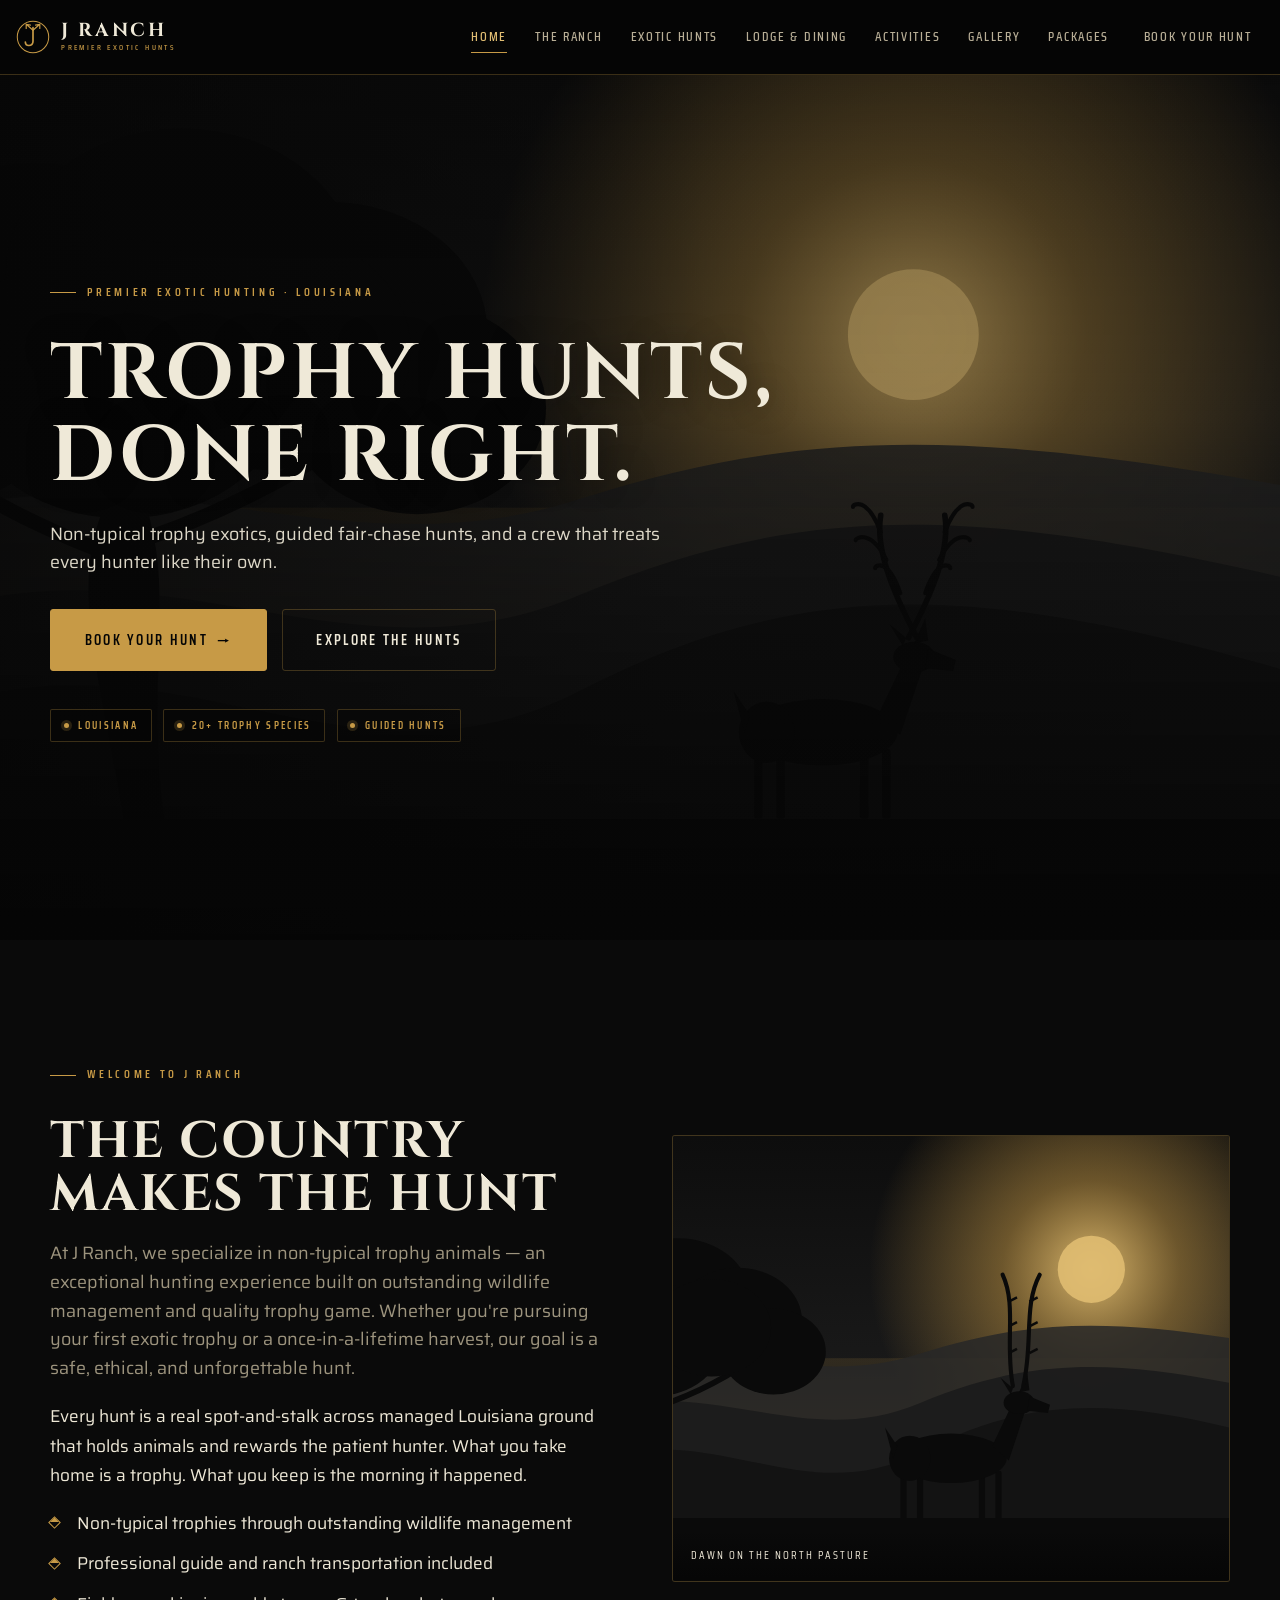
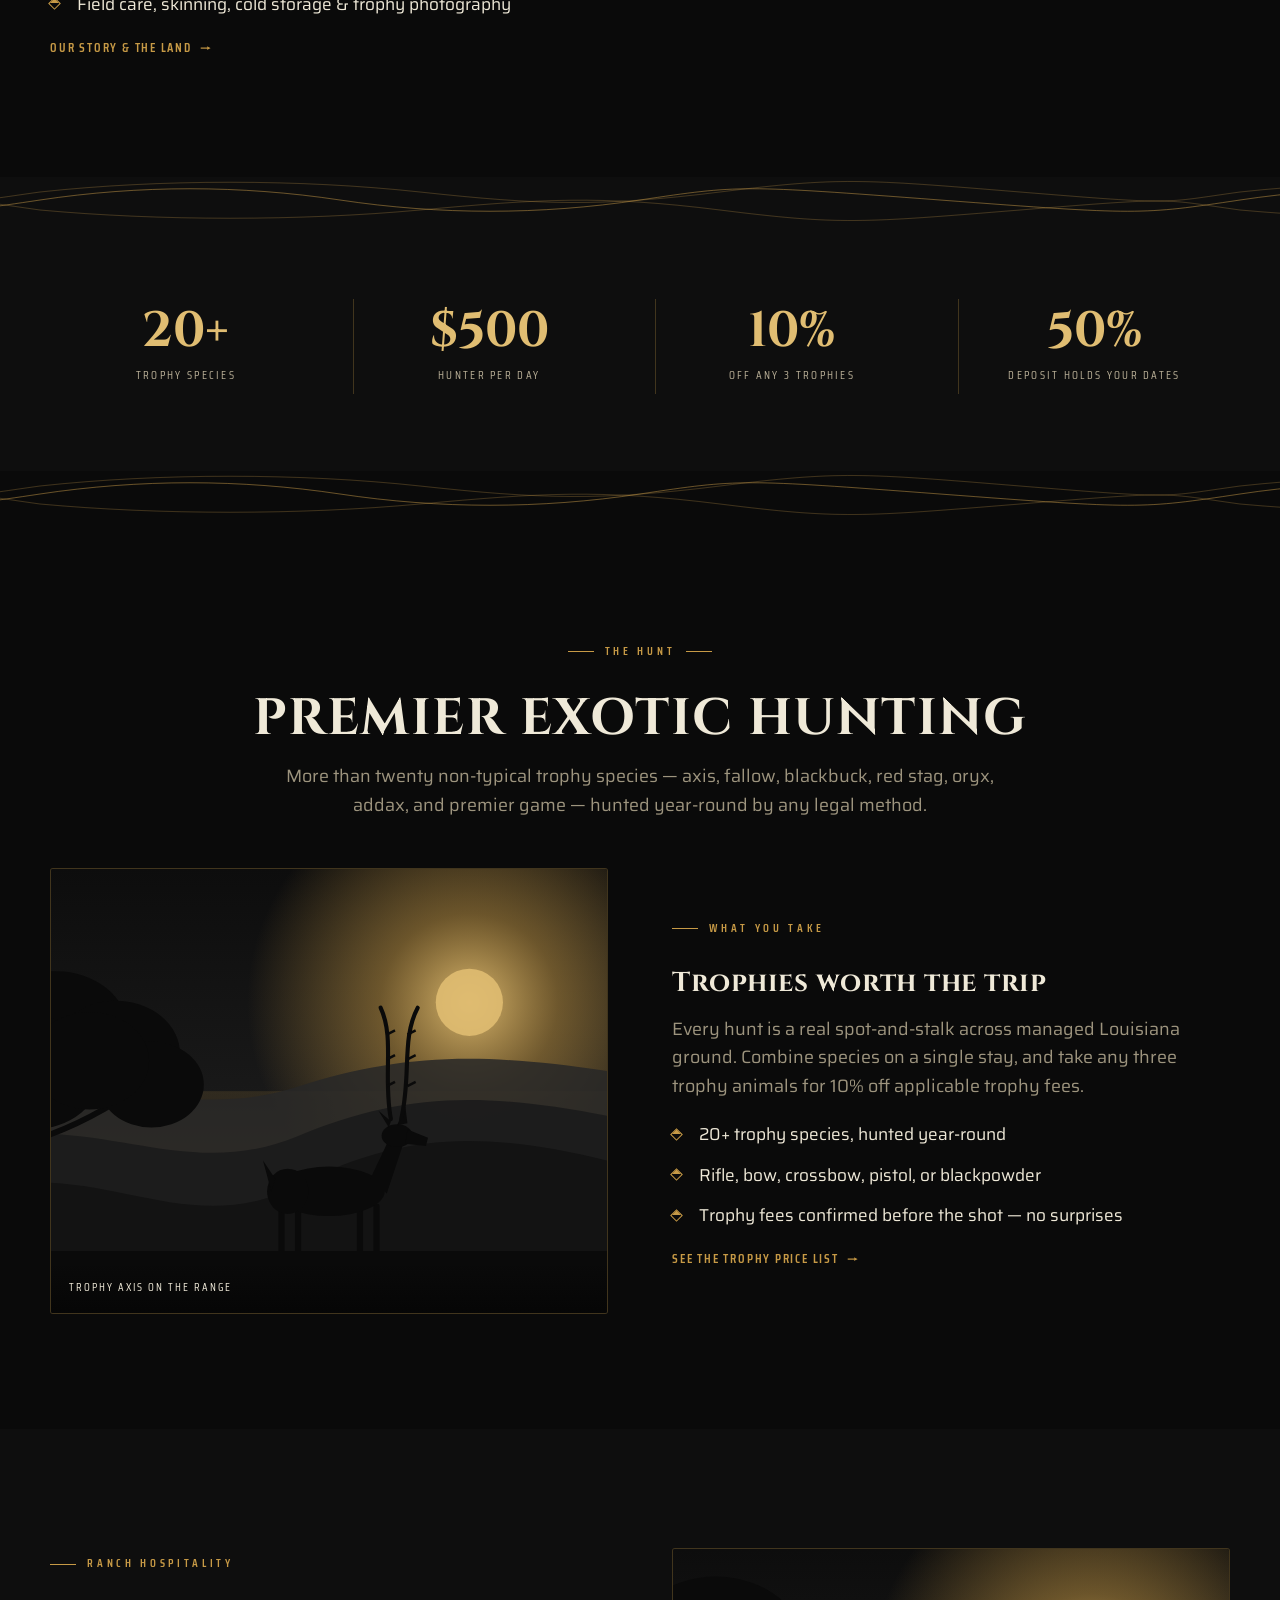
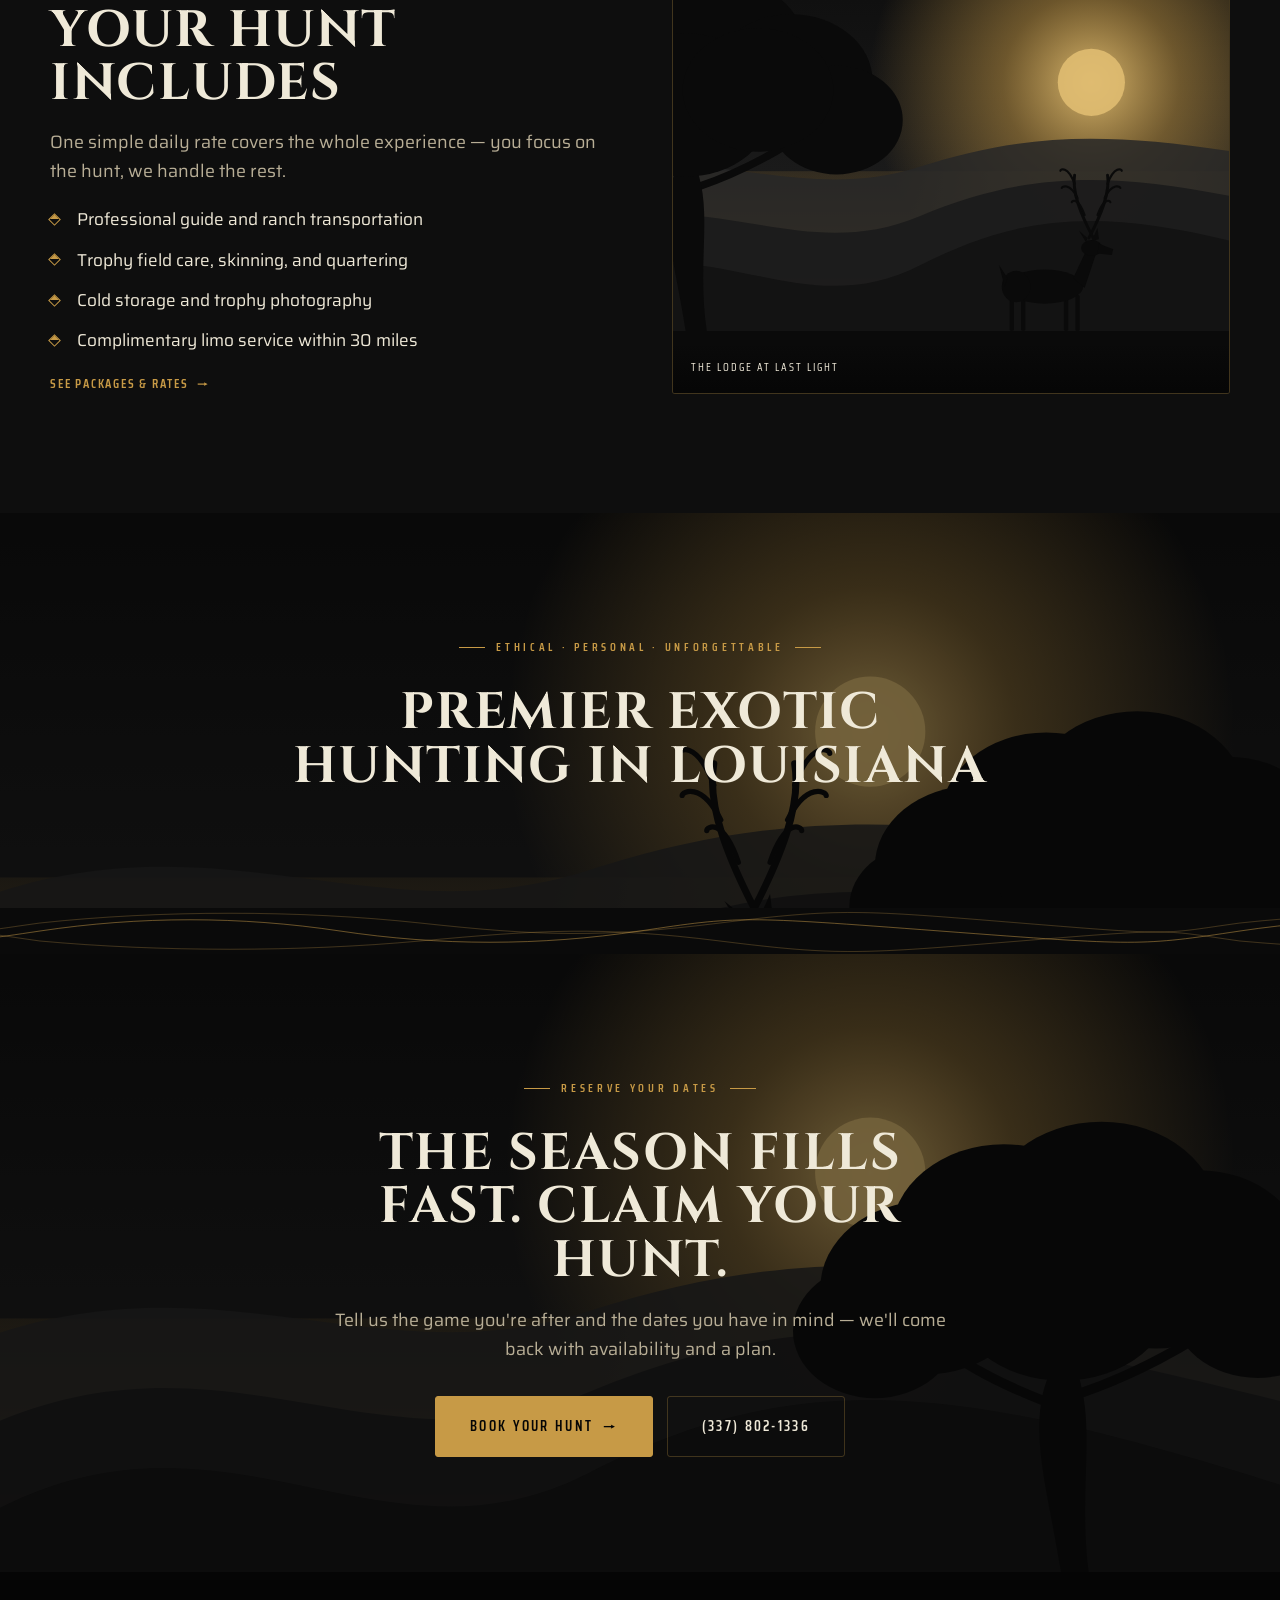
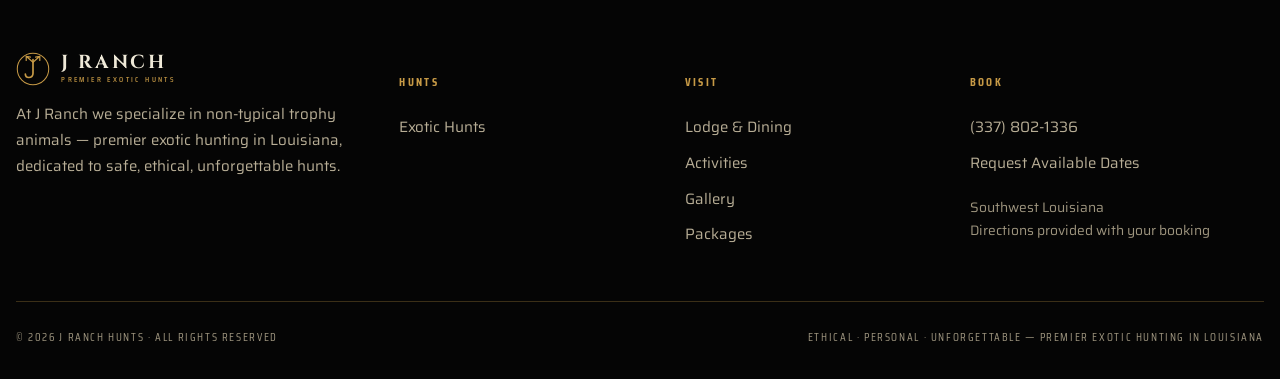
==== commit 3255f72a: "Remove all demo content; keep only real brochure information Per approved scope:  Pages - Delete whi" ====
--- a/index.html
+++ b/index.html
@@ -3,7 +3,7 @@
 <head>
 <meta charset="utf-8">
 <meta name="viewport" content="width=device-width, initial-scale=1">
-<title>Trophy Whitetail, Exotic & Bird Hunts · J Ranch</title>
+<title>Premier Exotic Hunts · J Ranch</title>
 <meta name="description" content="Premier exotic hunting in Louisiana — 20+ trophy species hunted year-round with professional guides. Ethical, personal, unforgettable.">
 <link rel="preconnect" href="https://fonts.googleapis.com">
 <link rel="preconnect" href="https://fonts.gstatic.com" crossorigin>
@@ -15,18 +15,29 @@
 <div class="wrap-wide nav">
   <a class="brand" href="index.html"><svg class="mark" viewBox="0 0 40 40" xmlns="http://www.w3.org/2000/svg" aria-hidden="true"><circle cx="20" cy="20" r="18.5" fill="none" stroke="#c79a46" stroke-width="1.2"/><path d="M20 9 L20 25 Q20 30 15 30 Q11 30 11 26" fill="none" stroke="#c79a46" stroke-width="2" stroke-linecap="round"/><path d="M20 12 L12 5 M12 5 L12 10 M12 5 L17 6" stroke="#c79a46" stroke-width="1.4" fill="none" stroke-linecap="round"/><path d="M20 12 L28 5 M28 5 L28 10 M28 5 L23 6" stroke="#c79a46" stroke-width="1.4" fill="none" stroke-linecap="round"/></svg>
     <span class="wordmark">J Ranch<small>Premier Exotic Hunts</small></span></a>
-  <nav id="nav-links" class="nav-links" aria-label="Primary"><a href="index.html" aria-current="page">Home</a><a href="the-ranch.html">The Ranch</a><div class="has-drop"><button class="navbtn" aria-expanded="false" aria-haspopup="true">Hunts<svg class="chev" viewBox="0 0 12 8" aria-hidden="true"><path d="M1 1l5 5 5-5" stroke="currentColor" stroke-width="1.6" fill="none"/></svg></button><div class="drop"><a href="whitetail.html">Whitetail Hunts<span>Managed trophy-class whitetail</span></a><a href="exotics.html">Exotic Hunts<span>20+ species, year-round</span></a><a href="birds.html">Bird & Waterfowl<span>Dove, quail, duck & turkey</span></a></div></div><a href="lodging.html">Lodge & Dining</a><a href="activities.html">Activities</a><a href="gallery.html">Gallery</a><a href="packages.html">Packages</a><a class="btn nav-cta" href="contact.html">Book Your Hunt</a></nav>
+  <nav id="nav-links" class="nav-links" aria-label="Primary"><a href="index.html" aria-current="page">Home</a><a href="the-ranch.html">The Ranch</a><a href="exotics.html">Exotic Hunts</a><a href="lodging.html">Lodge & Dining</a><a href="activities.html">Activities</a><a href="gallery.html">Gallery</a><a href="packages.html">Packages</a><a class="btn nav-cta" href="contact.html">Book Your Hunt</a></nav>
   <button class="nav-toggle" aria-label="Menu" aria-controls="nav-links" aria-expanded="false">
     <span></span><span></span><span></span></button>
 </div>
 </header><main id="main">
 <section class="hero home">
-  <div class="scene"><img src="images/fallow-buck-2.jpg" alt="Velvet fallow buck in a misty pasture at first light"></div>
+  <div class="scene"><svg viewBox="0 0 1440 820" preserveAspectRatio="xMidYMid slice" xmlns="http://www.w3.org/2000/svg" role="img" aria-hidden="true"><defs>
+  <linearGradient id="skyoakdawn" x1="0" y1="0" x2="0" y2="1"><stop offset="0" stop-color="#0d0d0d"/><stop offset="0.52" stop-color="#191919"/><stop offset="0.8" stop-color="#6f5629"/><stop offset="1" stop-color="#c99f49"/></linearGradient>
+  <radialGradient id="sunoakdawn" cx="0.5" cy="0.5" r="0.5">
+    <stop offset="0" stop-color="#e0bd72" stop-opacity="0.95"/>
+    <stop offset="0.4" stop-color="#c79a46" stop-opacity="0.5"/>
+    <stop offset="1" stop-color="#c79a46" stop-opacity="0"/>
+  </radialGradient>
+  <linearGradient id="hazeoakdawn" x1="0" y1="0" x2="0" y2="1">
+    <stop offset="0" stop-color="#c79a46" stop-opacity="0.14"/>
+    <stop offset="1" stop-color="#c79a46" stop-opacity="0"/>
+  </linearGradient>
+</defs><rect width="1440" height="820" fill="url(#skyoakdawn)"/><circle cx="979" cy="246" r="410" fill="url(#sunoakdawn)"/><circle cx="979" cy="246" r="62" fill="#e0bd72" fill-opacity="0.9"/><rect x="0" y="410" width="1440" height="180" fill="url(#hazeoakdawn)"/><path d="M0,426 C 259,344 432,476 662,402 S 1066,336 1440,410 L 1440,820 L0,820 Z" fill="#272727" fill-opacity="0.85"/><path d="M0,525 C 259,418 432,589 662,493 S 1066,408 1440,503 L 1440,820 L0,820 Z" fill="#1c1c1c" fill-opacity="0.95"/><path d="M0,623 C 259,492 432,702 662,584 S 1066,479 1440,597 L 1440,820 L0,820 Z" fill="#131313" fill-opacity="1.0"/><g><path d="M 205.4,449.2 C 119.1,415.9 35.7,371.3 -25.6,287.9" stroke="#0a0a0a" stroke-width="13.9" fill="none" stroke-linecap="round"/><path d="M 255.4,438.1 C 352.8,404.7 447.4,349.1 519.7,287.9" stroke="#0a0a0a" stroke-width="13.9" fill="none" stroke-linecap="round"/><path d="M 230.4,427.0 C 213.7,315.7 236.0,232.2 230.4,159.9" stroke="#0a0a0a" stroke-width="12.5" fill="none" stroke-linecap="round"/><path d="M 230.4,705.2 C 213.7,593.9 185.9,510.5 202.6,438.1 C 219.3,371.3 247.1,371.3 258.2,432.6 C 274.9,504.9 252.7,593.9 269.4,705.2 Z" fill="#0a0a0a"/><ellipse cx="35.7" cy="287.9" rx="150.2" ry="123.2" fill="#0a0a0a"/><ellipse cx="146.9" cy="215.5" rx="161.4" ry="132.3" fill="#0a0a0a"/><ellipse cx="286.0" cy="187.7" rx="166.9" ry="136.9" fill="#0a0a0a"/><ellipse cx="425.1" cy="243.4" rx="150.2" ry="123.2" fill="#0a0a0a"/><ellipse cx="508.6" cy="315.7" rx="122.4" ry="100.4" fill="#0a0a0a"/><ellipse cx="-36.7" cy="349.1" rx="116.8" ry="95.8" fill="#0a0a0a"/><ellipse cx="230.4" cy="287.9" rx="161.4" ry="132.3" fill="#0a0a0a"/><ellipse cx="363.9" cy="260.1" rx="139.1" ry="114.1" fill="#0a0a0a"/></g><g><rect x="828.2" y="638.6" width="7.9" height="65.9" rx="2.6" fill="#0a0a0a"/><rect x="849.3" y="638.6" width="7.9" height="65.9" rx="2.6" fill="#0a0a0a"/><rect x="928.4" y="638.6" width="7.9" height="65.9" rx="2.6" fill="#0a0a0a"/><rect x="949.5" y="638.6" width="7.9" height="65.9" rx="2.6" fill="#0a0a0a"/><ellipse cx="892.8" cy="622.8" rx="71.2" ry="31.6" fill="#0a0a0a"/><ellipse cx="840.1" cy="622.8" rx="26.4" ry="29.0" fill="#0a0a0a"/><path d="M 945.5,607.0 L 969.2,556.9 L 987.7,562.1 L 966.6,625.4 Z" fill="#0a0a0a"/><ellipse cx="979.8" cy="551.6" rx="19.8" ry="14.5" fill="#0a0a0a"/><path d="M 993.0,543.7 L 1019.3,554.2 L 1016.7,564.8 L 990.3,562.1 Z" fill="#0a0a0a"/><path d="M 969.2,541.1 L 956.1,520.0 L 971.9,533.2 Z" fill="#0a0a0a"/><path d="M 979.8,538.4 L 990.3,514.7 L 993.0,535.8 Z" fill="#0a0a0a"/><path d="M 824.3,607.0 L 808.5,583.2 L 819.0,622.8 Z" fill="#0a0a0a"/><path d="M 974.5,533.2 C 998.2,488.3 1014.0,448.8 1008.8,417.2" stroke="#0a0a0a" stroke-width="5.3" fill="none" stroke-linecap="round"/><path d="M 990.3,491.0 C 1002.2,456.7 1014.0,464.6 1014.0,467.3" stroke="#0a0a0a" stroke-width="4.0" fill="none" stroke-linecap="round"/><path d="M 1003.5,459.4 C 1018.0,430.4 1032.5,438.3 1032.5,440.9" stroke="#0a0a0a" stroke-width="4.0" fill="none" stroke-linecap="round"/><path d="M 1008.8,433.0 C 1021.9,398.7 1035.1,406.6 1035.1,409.3" stroke="#0a0a0a" stroke-width="4.0" fill="none" stroke-linecap="round"/><path d="M 982.4,533.2 C 958.7,488.3 942.9,448.8 948.1,417.2" stroke="#0a0a0a" stroke-width="5.3" fill="none" stroke-linecap="round"/><path d="M 966.6,491.0 C 954.7,456.7 942.9,464.6 942.9,467.3" stroke="#0a0a0a" stroke-width="4.0" fill="none" stroke-linecap="round"/><path d="M 953.4,459.4 C 938.9,430.4 924.4,438.3 924.4,440.9" stroke="#0a0a0a" stroke-width="4.0" fill="none" stroke-linecap="round"/><path d="M 948.1,433.0 C 935.0,398.7 921.8,406.6 921.8,409.3" stroke="#0a0a0a" stroke-width="4.0" fill="none" stroke-linecap="round"/></g><rect x="0" y="705" width="1440" height="115" fill="#0a0a0a"/></svg></div>
   <div class="hero-veil"></div>
   <div class="wrap hero-inner" data-reveal>
     <p class="eyebrow" style="color:var(--brass)">Premier Exotic Hunting · Louisiana</p>
     <h1 class="display h1" style="margin-top:1.2rem">Trophy hunts, done right.</h1>
-    <p class="lead" style="margin-top:1.4rem">Non-typical trophy exotics, guided fair-chase hunts, a first-class lodge, and a crew that treats every hunter like their own.</p>
+    <p class="lead" style="margin-top:1.4rem">Non-typical trophy exotics, guided fair-chase hunts, and a crew that treats every hunter like their own.</p>
     <div class="hero-cta">
       <a class="btn lg" href="contact.html">Book Your Hunt <span class="arw">→</span></a>
       <a class="btn ghost lg" href="#hunts">Explore the Hunts</a>
@@ -46,7 +57,7 @@
         <p class="eyebrow">Welcome to J Ranch</p>
         <h2 class="display h2">The country makes the hunt</h2>
         <p class="lead">At J Ranch, we specialize in non-typical trophy animals — an exceptional hunting experience built on outstanding wildlife management and quality trophy game. Whether you're pursuing your first exotic trophy or a once-in-a-lifetime harvest, our goal is a safe, ethical, and unforgettable hunt.</p>
-        <p>Two hundred feet of elevation change, a half-dozen spring-fed tanks, and food plots worked year-round make for country that holds animals and rewards the patient hunter. What you take home is a trophy. What you keep is the morning it happened.</p>
+        <p>Every hunt is a real spot-and-stalk across managed Louisiana ground that holds animals and rewards the patient hunter. What you take home is a trophy. What you keep is the morning it happened.</p>
         <ul class="ticks">
           <li>Non-typical trophies through outstanding wildlife management</li>
           <li>Professional guide and ranch transportation included</li>
@@ -84,48 +95,35 @@
 <section class="section" id="hunts">
   <div class="wrap">
     <div class="center stack" style="margin-bottom:3rem" data-reveal>
-      <p class="eyebrow center">Choose Your Pursuit</p>
-      <h2 class="display h2">Three ways to hunt J Ranch</h2>
-      <p class="lead measure center">From a genetics-managed whitetail herd to more than twenty exotic species and some of the best wingshooting in the country — pick your season and we'll do the rest.</p>
-    </div>
-    <div class="grid cols-3" data-reveal><a class="card" href="whitetail.html">
-  <div class="thumb"><span class="badge">Managed Herd</span><svg viewBox="0 0 520 390" preserveAspectRatio="xMidYMid slice" xmlns="http://www.w3.org/2000/svg" role="img" aria-hidden="true"><defs>
-  <linearGradient id="skytwhitetail" x1="0" y1="0" x2="0" y2="1"><stop offset="0" stop-color="#0d0d0d"/><stop offset="0.52" stop-color="#191919"/><stop offset="0.8" stop-color="#6f5629"/><stop offset="1" stop-color="#c99f49"/></linearGradient>
-  <radialGradient id="suntwhitetail" cx="0.5" cy="0.5" r="0.5">
-    <stop offset="0" stop-color="#e0bd72" stop-opacity="0.95"/>
-    <stop offset="0.4" stop-color="#c79a46" stop-opacity="0.5"/>
-    <stop offset="1" stop-color="#c79a46" stop-opacity="0"/>
-  </radialGradient>
-  <linearGradient id="hazetwhitetail" x1="0" y1="0" x2="0" y2="1">
-    <stop offset="0" stop-color="#c79a46" stop-opacity="0.14"/>
-    <stop offset="1" stop-color="#c79a46" stop-opacity="0"/>
-  </linearGradient>
-</defs><rect width="520" height="390" fill="url(#skytwhitetail)"/><circle cx="354" cy="117" r="195" fill="url(#suntwhitetail)"/><circle cx="354" cy="117" r="29" fill="#e0bd72" fill-opacity="0.9"/><rect x="0" y="195" width="520" height="86" fill="url(#hazetwhitetail)"/><path d="M0,203 C 94,164 156,226 239,191 S 385,160 520,195 L 520,390 L0,390 Z" fill="#272727" fill-opacity="0.85"/><path d="M0,250 C 94,199 156,280 239,234 S 385,194 520,239 L 520,390 L0,390 Z" fill="#1c1c1c" fill-opacity="0.95"/><path d="M0,296 C 94,234 156,334 239,278 S 385,228 520,284 L 520,390 L0,390 Z" fill="#131313" fill-opacity="1.0"/><g><path d="M 422.2,239.3 C 389.8,226.8 358.5,210.0 335.5,178.7" stroke="#0a0a0a" stroke-width="5.2" fill="none" stroke-linecap="round"/><path d="M 441.0,235.1 C 477.6,222.6 513.1,201.7 540.2,178.7" stroke="#0a0a0a" stroke-width="5.2" fill="none" stroke-linecap="round"/><path d="M 431.6,230.9 C 425.3,189.1 433.7,157.8 431.6,130.6" stroke="#0a0a0a" stroke-width="4.7" fill="none" stroke-linecap="round"/><path d="M 431.6,335.4 C 425.3,293.6 414.9,262.3 421.2,235.1 C 427.4,210.0 437.9,210.0 442.0,233.0 C 448.3,260.2 440.0,293.6 446.2,335.4 Z" fill="#0a0a0a"/><ellipse cx="358.5" cy="178.7" rx="56.4" ry="46.3" fill="#0a0a0a"/><ellipse cx="400.3" cy="151.5" rx="60.6" ry="49.7" fill="#0a0a0a"/><ellipse cx="452.5" cy="141.1" rx="62.7" ry="51.4" fill="#0a0a0a"/><ellipse cx="504.7" cy="162.0" rx="56.4" ry="46.3" fill="#0a0a0a"/><ellipse cx="536.1" cy="189.1" rx="46.0" ry="37.7" fill="#0a0a0a"/><ellipse cx="331.3" cy="201.7" rx="43.9" ry="36.0" fill="#0a0a0a"/><ellipse cx="431.6" cy="178.7" rx="60.6" ry="49.7" fill="#0a0a0a"/><ellipse cx="481.7" cy="168.3" rx="52.2" ry="42.8" fill="#0a0a0a"/></g><rect x="0" y="335" width="520" height="55" fill="#0a0a0a"/></svg></div>
-  <div class="body">
-    <h3>Whitetail</h3><p>Low-fence and high-fence trophy whitetail on a genetics program built over 25 seasons. Rifle, bow, or muzzleloader.</p>
-    <span class="textlink">Explore Whitetail <span class="arw">→</span></span>
-  </div></a><a class="card" href="exotics.html">
-  <div class="thumb"><span class="badge">Year-Round</span><img src="images/fallow-buck-3.jpg" alt="Spotted fallow buck in velvet with bachelor group" loading="lazy"></div>
-  <div class="body">
-    <h3>Exotics</h3><p>More than twenty free-ranging exotic species — axis, blackbuck, fallow, aoudad, red stag and oryx among them.</p>
-    <span class="textlink">Explore Exotics <span class="arw">→</span></span>
-  </div></a><a class="card" href="birds.html">
-  <div class="thumb"><span class="badge">In Season</span><svg viewBox="0 0 520 390" preserveAspectRatio="xMidYMid slice" xmlns="http://www.w3.org/2000/svg" role="img" aria-hidden="true"><defs>
-  <linearGradient id="skytbirds" x1="0" y1="0" x2="0" y2="1"><stop offset="0" stop-color="#0d0d0d"/><stop offset="0.52" stop-color="#191919"/><stop offset="0.8" stop-color="#6f5629"/><stop offset="1" stop-color="#c99f49"/></linearGradient>
-  <radialGradient id="suntbirds" cx="0.5" cy="0.5" r="0.5">
-    <stop offset="0" stop-color="#e0bd72" stop-opacity="0.95"/>
-    <stop offset="0.4" stop-color="#c79a46" stop-opacity="0.5"/>
-    <stop offset="1" stop-color="#c79a46" stop-opacity="0"/>
-  </radialGradient>
-  <linearGradient id="hazetbirds" x1="0" y1="0" x2="0" y2="1">
-    <stop offset="0" stop-color="#c79a46" stop-opacity="0.14"/>
-    <stop offset="1" stop-color="#c79a46" stop-opacity="0"/>
-  </linearGradient>
-</defs><rect width="520" height="390" fill="url(#skytbirds)"/><circle cx="354" cy="117" r="195" fill="url(#suntbirds)"/><circle cx="354" cy="117" r="29" fill="#e0bd72" fill-opacity="0.9"/><rect x="0" y="195" width="520" height="86" fill="url(#hazetbirds)"/><path d="M0,203 C 94,164 156,226 239,191 S 385,160 520,195 L 520,390 L0,390 Z" fill="#272727" fill-opacity="0.85"/><path d="M0,250 C 94,199 156,280 239,234 S 385,194 520,239 L 520,390 L0,390 Z" fill="#1c1c1c" fill-opacity="0.95"/><path d="M0,296 C 94,234 156,334 239,278 S 385,228 520,284 L 520,390 L0,390 Z" fill="#131313" fill-opacity="1.0"/><g><path d="M 241.2,117.0 Q 252.5,106.7 260.0,117.0 Q 267.5,106.7 278.8,117.0" stroke="#0a0a0a" stroke-width="2.7" fill="none" stroke-linecap="round"/><path d="M 171.8,137.0 Q 182.7,127.0 190.0,137.0 Q 197.3,127.0 208.2,137.0" stroke="#0a0a0a" stroke-width="2.7" fill="none" stroke-linecap="round"/><path d="M 312.4,143.0 Q 323.0,133.3 330.0,143.0 Q 337.0,133.3 347.6,143.0" stroke="#0a0a0a" stroke-width="2.7" fill="none" stroke-linecap="round"/><path d="M 103.1,171.0 Q 113.2,161.7 120.0,171.0 Q 126.8,161.7 136.9,171.0" stroke="#0a0a0a" stroke-width="2.7" fill="none" stroke-linecap="round"/><path d="M 383.7,167.0 Q 393.5,158.0 400.0,167.0 Q 406.5,158.0 416.3,167.0" stroke="#0a0a0a" stroke-width="2.7" fill="none" stroke-linecap="round"/><path d="M 204.3,181.0 Q 213.7,172.4 220.0,181.0 Q 226.3,172.4 235.7,181.0" stroke="#0a0a0a" stroke-width="2.7" fill="none" stroke-linecap="round"/><path d="M 291.0,189.0 Q 300.0,180.7 306.0,189.0 Q 312.0,180.7 321.0,189.0" stroke="#0a0a0a" stroke-width="2.7" fill="none" stroke-linecap="round"/><path d="M 149.6,213.0 Q 158.2,205.1 164.0,213.0 Q 169.8,205.1 178.4,213.0" stroke="#0a0a0a" stroke-width="2.7" fill="none" stroke-linecap="round"/><path d="M 342.2,209.0 Q 350.5,201.4 356.0,209.0 Q 361.5,201.4 369.8,209.0" stroke="#0a0a0a" stroke-width="2.7" fill="none" stroke-linecap="round"/></g><g><path d="M 416.4,232.9 C 381.8,219.5 348.4,201.7 323.9,168.3" stroke="#0a0a0a" stroke-width="5.6" fill="none" stroke-linecap="round"/><path d="M 436.4,228.4 C 475.4,215.1 513.3,192.8 542.3,168.3" stroke="#0a0a0a" stroke-width="5.6" fill="none" stroke-linecap="round"/><path d="M 426.4,224.0 C 419.7,179.4 428.6,146.0 426.4,117.0" stroke="#0a0a0a" stroke-width="5.0" fill="none" stroke-linecap="round"/><path d="M 426.4,335.4 C 419.7,290.8 408.6,257.4 415.3,228.4 C 421.9,201.7 433.1,201.7 437.5,226.2 C 444.2,255.2 435.3,290.8 442.0,335.4 Z" fill="#0a0a0a"/><ellipse cx="348.4" cy="168.3" rx="60.2" ry="49.3" fill="#0a0a0a"/><ellipse cx="393.0" cy="139.3" rx="64.6" ry="53.0" fill="#0a0a0a"/><ellipse cx="448.7" cy="128.1" rx="66.9" ry="54.8" fill="#0a0a0a"/><ellipse cx="504.4" cy="150.4" rx="60.2" ry="49.3" fill="#0a0a0a"/><ellipse cx="537.8" cy="179.4" rx="49.0" ry="40.2" fill="#0a0a0a"/><ellipse cx="319.4" cy="192.8" rx="46.8" ry="38.4" fill="#0a0a0a"/><ellipse cx="426.4" cy="168.3" rx="64.6" ry="53.0" fill="#0a0a0a"/><ellipse cx="479.9" cy="157.1" rx="55.7" ry="45.7" fill="#0a0a0a"/></g><line x1="20" y1="335" x2="14" y2="265" stroke="#0a0a0a" stroke-width="3"/><line x1="36" y1="335" x2="30" y2="265" stroke="#0a0a0a" stroke-width="3"/><line x1="52" y1="335" x2="46" y2="265" stroke="#0a0a0a" stroke-width="3"/><line x1="68" y1="335" x2="62" y2="265" stroke="#0a0a0a" stroke-width="3"/><line x1="84" y1="335" x2="78" y2="265" stroke="#0a0a0a" stroke-width="3"/><line x1="100" y1="335" x2="94" y2="265" stroke="#0a0a0a" stroke-width="3"/><line x1="116" y1="335" x2="110" y2="265" stroke="#0a0a0a" stroke-width="3"/><line x1="132" y1="335" x2="126" y2="265" stroke="#0a0a0a" stroke-width="3"/><line x1="148" y1="335" x2="142" y2="265" stroke="#0a0a0a" stroke-width="3"/><rect x="0" y="335" width="520" height="55" fill="#0a0a0a"/></svg></div>
-  <div class="body">
-    <h3>Bird & Waterfowl</h3><p>Fast dove fields, wild quail coveys, flooded-timber ducks, and spring Rio Grande turkey across managed habitat.</p>
-    <span class="textlink">Explore Bird & Waterfowl <span class="arw">→</span></span>
-  </div></a></div>
+      <p class="eyebrow center">The Hunt</p>
+      <h2 class="display h2">Premier exotic hunting</h2>
+      <p class="lead measure center">More than twenty non-typical trophy species &mdash; axis, fallow, blackbuck, red stag, oryx, addax, and premier game &mdash; hunted year-round by any legal method.</p>
+    </div>
+    <div class="split">
+      <div class="split-media" data-reveal><svg viewBox="0 0 1440 820" preserveAspectRatio="xMidYMid slice" xmlns="http://www.w3.org/2000/svg" role="img" aria-hidden="true"><defs>
+  <linearGradient id="skyexoticdawn" x1="0" y1="0" x2="0" y2="1"><stop offset="0" stop-color="#0d0d0d"/><stop offset="0.52" stop-color="#191919"/><stop offset="0.8" stop-color="#6f5629"/><stop offset="1" stop-color="#c99f49"/></linearGradient>
+  <radialGradient id="sunexoticdawn" cx="0.5" cy="0.5" r="0.5">
+    <stop offset="0" stop-color="#e0bd72" stop-opacity="0.95"/>
+    <stop offset="0.4" stop-color="#c79a46" stop-opacity="0.5"/>
+    <stop offset="1" stop-color="#c79a46" stop-opacity="0"/>
+  </radialGradient>
+  <linearGradient id="hazeexoticdawn" x1="0" y1="0" x2="0" y2="1">
+    <stop offset="0" stop-color="#c79a46" stop-opacity="0.14"/>
+    <stop offset="1" stop-color="#c79a46" stop-opacity="0"/>
+  </linearGradient>
+</defs><rect width="1440" height="820" fill="url(#skyexoticdawn)"/><circle cx="979" cy="246" r="410" fill="url(#sunexoticdawn)"/><circle cx="979" cy="246" r="62" fill="#e0bd72" fill-opacity="0.9"/><rect x="0" y="410" width="1440" height="180" fill="url(#hazeexoticdawn)"/><path d="M0,426 C 259,344 432,476 662,402 S 1066,336 1440,410 L 1440,820 L0,820 Z" fill="#272727" fill-opacity="0.85"/><path d="M0,525 C 259,418 432,589 662,493 S 1066,408 1440,503 L 1440,820 L0,820 Z" fill="#1c1c1c" fill-opacity="0.95"/><path d="M0,623 C 259,492 432,702 662,584 S 1066,479 1440,597 L 1440,820 L0,820 Z" fill="#131313" fill-opacity="1.0"/><g><rect x="626.7" y="617.6" width="11.4" height="95.2" rx="3.8" fill="#0a0a0a"/><rect x="657.2" y="617.6" width="11.4" height="95.2" rx="3.8" fill="#0a0a0a"/><rect x="771.4" y="617.6" width="11.4" height="95.2" rx="3.8" fill="#0a0a0a"/><rect x="801.9" y="617.6" width="11.4" height="95.2" rx="3.8" fill="#0a0a0a"/><ellipse cx="720.0" cy="594.8" rx="102.8" ry="45.7" fill="#0a0a0a"/><ellipse cx="643.9" cy="594.8" rx="38.1" ry="41.9" fill="#0a0a0a"/><path d="M 796.1,572.0 L 830.4,499.6 L 857.1,507.2 L 826.6,598.6 Z" fill="#0a0a0a"/><ellipse cx="845.6" cy="492.0" rx="28.6" ry="20.9" fill="#0a0a0a"/><path d="M 864.7,480.6 L 902.7,495.8 L 898.9,511.0 L 860.9,507.2 Z" fill="#0a0a0a"/><path d="M 830.4,476.8 L 811.4,446.3 L 834.2,465.4 Z" fill="#0a0a0a"/><path d="M 845.6,473.0 L 860.9,438.7 L 864.7,469.2 Z" fill="#0a0a0a"/><path d="M 621.0,572.0 L 598.2,537.7 L 613.4,594.8 Z" fill="#0a0a0a"/><path d="M 834.2,461.5 C 819.0,381.6 841.8,313.1 815.2,256.0" stroke="#0a0a0a" stroke-width="7.6" fill="none" stroke-linecap="round"/><path d="M 853.2,461.5 C 872.3,381.6 853.2,313.1 883.7,256.0" stroke="#0a0a0a" stroke-width="7.6" fill="none" stroke-linecap="round"/><line x1="826.6" y1="400.6" x2="841.8" y2="393.0" stroke="#0a0a0a" stroke-width="4.6"/><line x1="864.7" y1="400.6" x2="879.9" y2="393.0" stroke="#0a0a0a" stroke-width="4.6"/><line x1="826.6" y1="351.1" x2="841.8" y2="343.5" stroke="#0a0a0a" stroke-width="4.6"/><line x1="864.7" y1="351.1" x2="879.9" y2="343.5" stroke="#0a0a0a" stroke-width="4.6"/><line x1="826.6" y1="305.5" x2="841.8" y2="297.8" stroke="#0a0a0a" stroke-width="4.6"/><line x1="864.7" y1="305.5" x2="879.9" y2="297.8" stroke="#0a0a0a" stroke-width="4.6"/></g><g><path d="M 153.0,503.1 C 84.9,476.8 19.1,441.6 -29.3,375.7" stroke="#0a0a0a" stroke-width="11.0" fill="none" stroke-linecap="round"/><path d="M 192.6,494.3 C 269.4,468.0 344.1,424.1 401.2,375.7" stroke="#0a0a0a" stroke-width="11.0" fill="none" stroke-linecap="round"/><path d="M 172.8,485.6 C 159.6,397.7 177.2,331.8 172.8,274.7" stroke="#0a0a0a" stroke-width="9.9" fill="none" stroke-linecap="round"/><path d="M 172.8,705.2 C 159.6,617.3 137.7,551.5 150.8,494.3 C 164.0,441.6 186.0,441.6 194.8,490.0 C 207.9,547.1 190.4,617.3 203.5,705.2 Z" fill="#0a0a0a"/><ellipse cx="19.1" cy="375.7" rx="118.6" ry="97.3" fill="#0a0a0a"/><ellipse cx="106.9" cy="318.6" rx="127.4" ry="104.5" fill="#0a0a0a"/><ellipse cx="216.7" cy="296.7" rx="131.8" ry="108.1" fill="#0a0a0a"/><ellipse cx="326.5" cy="340.6" rx="118.6" ry="97.3" fill="#0a0a0a"/><ellipse cx="392.4" cy="397.7" rx="96.6" ry="79.2" fill="#0a0a0a"/><ellipse cx="-38.1" cy="424.1" rx="92.2" ry="75.6" fill="#0a0a0a"/><ellipse cx="172.8" cy="375.7" rx="127.4" ry="104.5" fill="#0a0a0a"/><ellipse cx="278.2" cy="353.8" rx="109.8" ry="90.1" fill="#0a0a0a"/></g><rect x="0" y="705" width="1440" height="115" fill="#0a0a0a"/></svg><div class="cap">Trophy axis on the range</div></div>
+      <div class="stack" data-reveal data-delay="120">
+        <p class="eyebrow">What You Take</p>
+        <h3 class="display h3">Trophies worth the trip</h3>
+        <p class="lead">Every hunt is a real spot-and-stalk across managed Louisiana ground. Combine species on a single stay, and take any three trophy animals for 10% off applicable trophy fees.</p>
+        <ul class="ticks">
+          <li>20+ trophy species, hunted year-round</li>
+          <li>Rifle, bow, crossbow, pistol, or blackpowder</li>
+          <li>Trophy fees confirmed before the shot &mdash; no surprises</li>
+        </ul>
+        <a class="textlink" href="exotics.html">See the Trophy Price List <span class="arw">&rarr;</span></a>
+      </div>
+    </div>
   </div>
 </section>
 
@@ -133,16 +131,16 @@
   <div class="wrap">
     <div class="split reverse">
       <div class="stack" data-reveal>
-        <p class="eyebrow">The Experience</p>
-        <h2 class="display h2">Hunt hard. Rest easy.</h2>
-        <p class="lead">Come in from the field to a hot meal, a cold drink, and a porch that looks out over the canyon. Our lodge sleeps groups in comfort without losing the feel of a working ranch.</p>
+        <p class="eyebrow">Ranch Hospitality</p>
+        <h2 class="display h2">Your hunt includes</h2>
+        <p class="lead">One simple daily rate covers the whole experience &mdash; you focus on the hunt, we handle the rest.</p>
         <ul class="ticks">
-          <li>Chef-prepared meals — wild game, Gulf seafood, and slow-smoked barbecue</li>
-          <li>Private rooms, stone fireplace, and covered porches</li>
-          <li>On-site rifle range, sporting clays, and stocked fishing lake</li>
-          <li>Full trophy field care and taxidermy coordination</li>
+          <li>Professional guide and ranch transportation</li>
+          <li>Trophy field care, skinning, and quartering</li>
+          <li>Cold storage and trophy photography</li>
+          <li>Complimentary limo service within 30 miles</li>
         </ul>
-        <a class="textlink" href="lodging.html">See the Lodge &amp; Dining <span class="arw">→</span></a>
+        <a class="textlink" href="packages.html">See Packages &amp; Rates <span class="arw">&rarr;</span></a>
       </div>
       <div class="split-media" data-reveal data-delay="120">
         <svg viewBox="0 0 1440 820" preserveAspectRatio="xMidYMid slice" xmlns="http://www.w3.org/2000/svg" role="img" aria-hidden="true"><defs>
@@ -163,19 +161,7 @@
   </div>
 </section>
 
-<div class="contour" aria-hidden="true"></div>
-<section class="section">
-  <div class="wrap">
-    <div class="center stack" style="margin-bottom:2.4rem" data-reveal>
-      <p class="eyebrow center">The Trophy Wall</p>
-      <h2 class="display h2">Earned, not given</h2>
-    </div>
-    <div class="gallery" data-reveal style="grid-template-columns:repeat(4,1fr)"><figure><img src="images/fallow-buck-1.jpg" alt="Trophy fallow buck in velvet, open pasture" loading="lazy"></figure><figure><img src="images/axis-group-1.jpg" alt="Axis deer along a wildflower fence line" loading="lazy"></figure><figure><img src="images/axis-buck-1.jpg" alt="Hard-horned axis buck at the tree line" loading="lazy"></figure><figure><img src="images/fallow-buck-2.jpg" alt="Velvet fallow buck, morning field" loading="lazy"></figure></div>
-    <div class="center" style="margin-top:2.2rem" data-reveal>
-      <a class="btn ink" href="gallery.html">View the Full Gallery <span class="arw">→</span></a>
-    </div>
-  </div>
-</section>
+
 
 <section class="section on-ink cta-band">
   <div class="scene"><svg viewBox="0 0 1440 820" preserveAspectRatio="xMidYMid slice" xmlns="http://www.w3.org/2000/svg" role="img" aria-hidden="true"><defs>
@@ -191,10 +177,8 @@
   </linearGradient>
 </defs><rect width="1440" height="820" fill="url(#skybuckdusk)"/><circle cx="979" cy="246" r="410" fill="url(#sunbuckdusk)"/><circle cx="979" cy="246" r="62" fill="#e0bd72" fill-opacity="0.9"/><rect x="0" y="410" width="1440" height="180" fill="url(#hazebuckdusk)"/><path d="M0,426 C 259,344 432,476 662,402 S 1066,336 1440,410 L 1440,820 L0,820 Z" fill="#272727" fill-opacity="0.85"/><path d="M0,525 C 259,418 432,589 662,493 S 1066,408 1440,503 L 1440,820 L0,820 Z" fill="#1c1c1c" fill-opacity="0.95"/><path d="M0,623 C 259,492 432,702 662,584 S 1066,479 1440,597 L 1440,820 L0,820 Z" fill="#131313" fill-opacity="1.0"/><g><rect x="623.1" y="614.3" width="11.9" height="98.8" rx="4.0" fill="#0a0a0a"/><rect x="654.8" y="614.3" width="11.9" height="98.8" rx="4.0" fill="#0a0a0a"/><rect x="773.4" y="614.3" width="11.9" height="98.8" rx="4.0" fill="#0a0a0a"/><rect x="805.0" y="614.3" width="11.9" height="98.8" rx="4.0" fill="#0a0a0a"/><ellipse cx="720.0" cy="590.5" rx="106.7" ry="47.4" fill="#0a0a0a"/><ellipse cx="640.9" cy="590.5" rx="39.5" ry="43.5" fill="#0a0a0a"/><path d="M 799.1,566.8 L 834.7,491.7 L 862.3,499.6 L 830.7,594.5 Z" fill="#0a0a0a"/><ellipse cx="850.5" cy="483.8" rx="29.7" ry="21.7" fill="#0a0a0a"/><path d="M 870.2,471.9 L 909.8,487.8 L 905.8,503.6 L 866.3,499.6 Z" fill="#0a0a0a"/><path d="M 834.7,468.0 L 814.9,436.4 L 838.6,456.1 Z" fill="#0a0a0a"/><path d="M 850.5,464.0 L 866.3,428.5 L 870.2,460.1 Z" fill="#0a0a0a"/><path d="M 617.2,566.8 L 593.5,531.2 L 609.3,590.5 Z" fill="#0a0a0a"/><path d="M 842.6,456.1 C 878.1,388.9 901.9,329.6 894.0,282.2" stroke="#0a0a0a" stroke-width="7.9" fill="none" stroke-linecap="round"/><path d="M 866.3,392.9 C 884.1,341.5 901.9,353.3 901.9,357.3" stroke="#0a0a0a" stroke-width="5.9" fill="none" stroke-linecap="round"/><path d="M 886.0,345.4 C 907.8,301.9 929.5,313.8 929.5,317.8" stroke="#0a0a0a" stroke-width="5.9" fill="none" stroke-linecap="round"/><path d="M 894.0,305.9 C 913.7,254.5 933.5,266.4 933.5,270.3" stroke="#0a0a0a" stroke-width="5.9" fill="none" stroke-linecap="round"/><path d="M 854.4,456.1 C 818.8,388.9 795.1,329.6 803.0,282.2" stroke="#0a0a0a" stroke-width="7.9" fill="none" stroke-linecap="round"/><path d="M 830.7,392.9 C 812.9,341.5 795.1,353.3 795.1,357.3" stroke="#0a0a0a" stroke-width="5.9" fill="none" stroke-linecap="round"/><path d="M 810.9,345.4 C 789.2,301.9 767.4,313.8 767.4,317.8" stroke="#0a0a0a" stroke-width="5.9" fill="none" stroke-linecap="round"/><path d="M 803.0,305.9 C 783.3,254.5 763.5,266.4 763.5,270.3" stroke="#0a0a0a" stroke-width="5.9" fill="none" stroke-linecap="round"/></g><g><path d="M 1220.0,516.6 C 1156.4,492.0 1094.9,459.2 1049.8,397.7" stroke="#0a0a0a" stroke-width="10.2" fill="none" stroke-linecap="round"/><path d="M 1256.9,508.4 C 1328.6,483.8 1398.3,442.8 1451.6,397.7" stroke="#0a0a0a" stroke-width="10.2" fill="none" stroke-linecap="round"/><path d="M 1238.4,500.2 C 1226.1,418.2 1242.5,356.7 1238.4,303.4" stroke="#0a0a0a" stroke-width="9.2" fill="none" stroke-linecap="round"/><path d="M 1238.4,705.2 C 1226.1,623.2 1205.6,561.7 1217.9,508.4 C 1230.2,459.2 1250.7,459.2 1258.9,504.3 C 1271.2,557.6 1254.8,623.2 1267.1,705.2 Z" fill="#0a0a0a"/><ellipse cx="1094.9" cy="397.7" rx="110.7" ry="90.8" fill="#0a0a0a"/><ellipse cx="1176.9" cy="344.4" rx="118.9" ry="97.5" fill="#0a0a0a"/><ellipse cx="1279.4" cy="323.9" rx="123.0" ry="100.9" fill="#0a0a0a"/><ellipse cx="1381.9" cy="364.9" rx="110.7" ry="90.8" fill="#0a0a0a"/><ellipse cx="1443.4" cy="418.2" rx="90.2" ry="74.0" fill="#0a0a0a"/><ellipse cx="1041.6" cy="442.8" rx="86.1" ry="70.6" fill="#0a0a0a"/><ellipse cx="1238.4" cy="397.7" rx="118.9" ry="97.5" fill="#0a0a0a"/><ellipse cx="1336.8" cy="377.2" rx="102.5" ry="84.0" fill="#0a0a0a"/></g><rect x="0" y="705" width="1440" height="115" fill="#0a0a0a"/></svg></div>
   <div class="wrap inner" data-reveal>
-    <div class="quote">
-      <blockquote>“Best hunt I've been on in thirty years. The guides put us on animals every morning and the lodge felt like family. We're already booked for next season.”</blockquote>
-      <div class="who">— Ray M., Fort Worth · Return Hunter</div>
-    </div>
+    <p class="eyebrow center">Ethical &middot; Personal &middot; Unforgettable</p>
+    <h2 class="display h2" style="margin:1rem auto 0;max-width:22ch">Premier exotic hunting in Louisiana</h2>
   </div>
 </section>
 
@@ -231,11 +215,10 @@
       <p>At J Ranch we specialize in non-typical trophy animals — premier exotic
          hunting in Louisiana, dedicated to safe, ethical, unforgettable hunts.</p>
     </div>
-    <div class="footer-col"><h5>Hunts</h5><a href="whitetail.html">Whitetail Hunts</a><a href="exotics.html">Exotic Hunts</a><a href="birds.html">Bird & Waterfowl</a></div>
+    <div class="footer-col"><h5>Hunts</h5><a href="exotics.html">Exotic Hunts</a></div>
     <div class="footer-col"><h5>Visit</h5><a href="lodging.html">Lodge & Dining</a><a href="activities.html">Activities</a><a href="gallery.html">Gallery</a><a href="packages.html">Packages</a></div>
     <div class="footer-col"><h5>Book</h5>
       <a href="tel:+13378021336">(337) 802-1336</a>
-      <a href="mailto:hunt@jranchhunts.com">hunt@jranchhunts.com</a>
       <a href="contact.html">Request Available Dates</a>
       <p style="margin:.9rem 0 0;color:var(--stone-dk);font-size:.86rem">Southwest Louisiana<br>Directions provided with your booking</p>
     </div>
--- a/styles.css
+++ b/styles.css
@@ -516,14 +516,16 @@
 }
 .dp-nav:hover{ color:var(--ink); background:var(--brass); border-color:var(--brass); }
 
-.dp-months{ display:grid; grid-template-columns:1fr; gap:1.2rem; }
-@media (min-width:720px){ .dp-months{ grid-template-columns:1fr 1fr; } }
+/* grid columns are set from JS (1 or 2 months) using minmax(0,1fr) so
+   tracks can shrink to fit the container and never spill past the border */
+.dp-months{ display:grid; grid-template-columns:minmax(0,1fr); gap:1.2rem; }
+.dp-month{ min-width:0; }
 
 .dp-mname{
   font-family:var(--display); font-size:.95rem; letter-spacing:.03em;
   color:var(--brass-hi); text-align:center; margin-bottom:.5rem;
 }
-.dp-grid{ display:grid; grid-template-columns:repeat(7,1fr); gap:2px; }
+.dp-grid{ display:grid; grid-template-columns:repeat(7,minmax(0,1fr)); gap:2px; }
 .dp-dow{
   font-family:var(--label); text-transform:uppercase; letter-spacing:.08em;
   font-size:.62rem; color:var(--stone-dk); text-align:center;
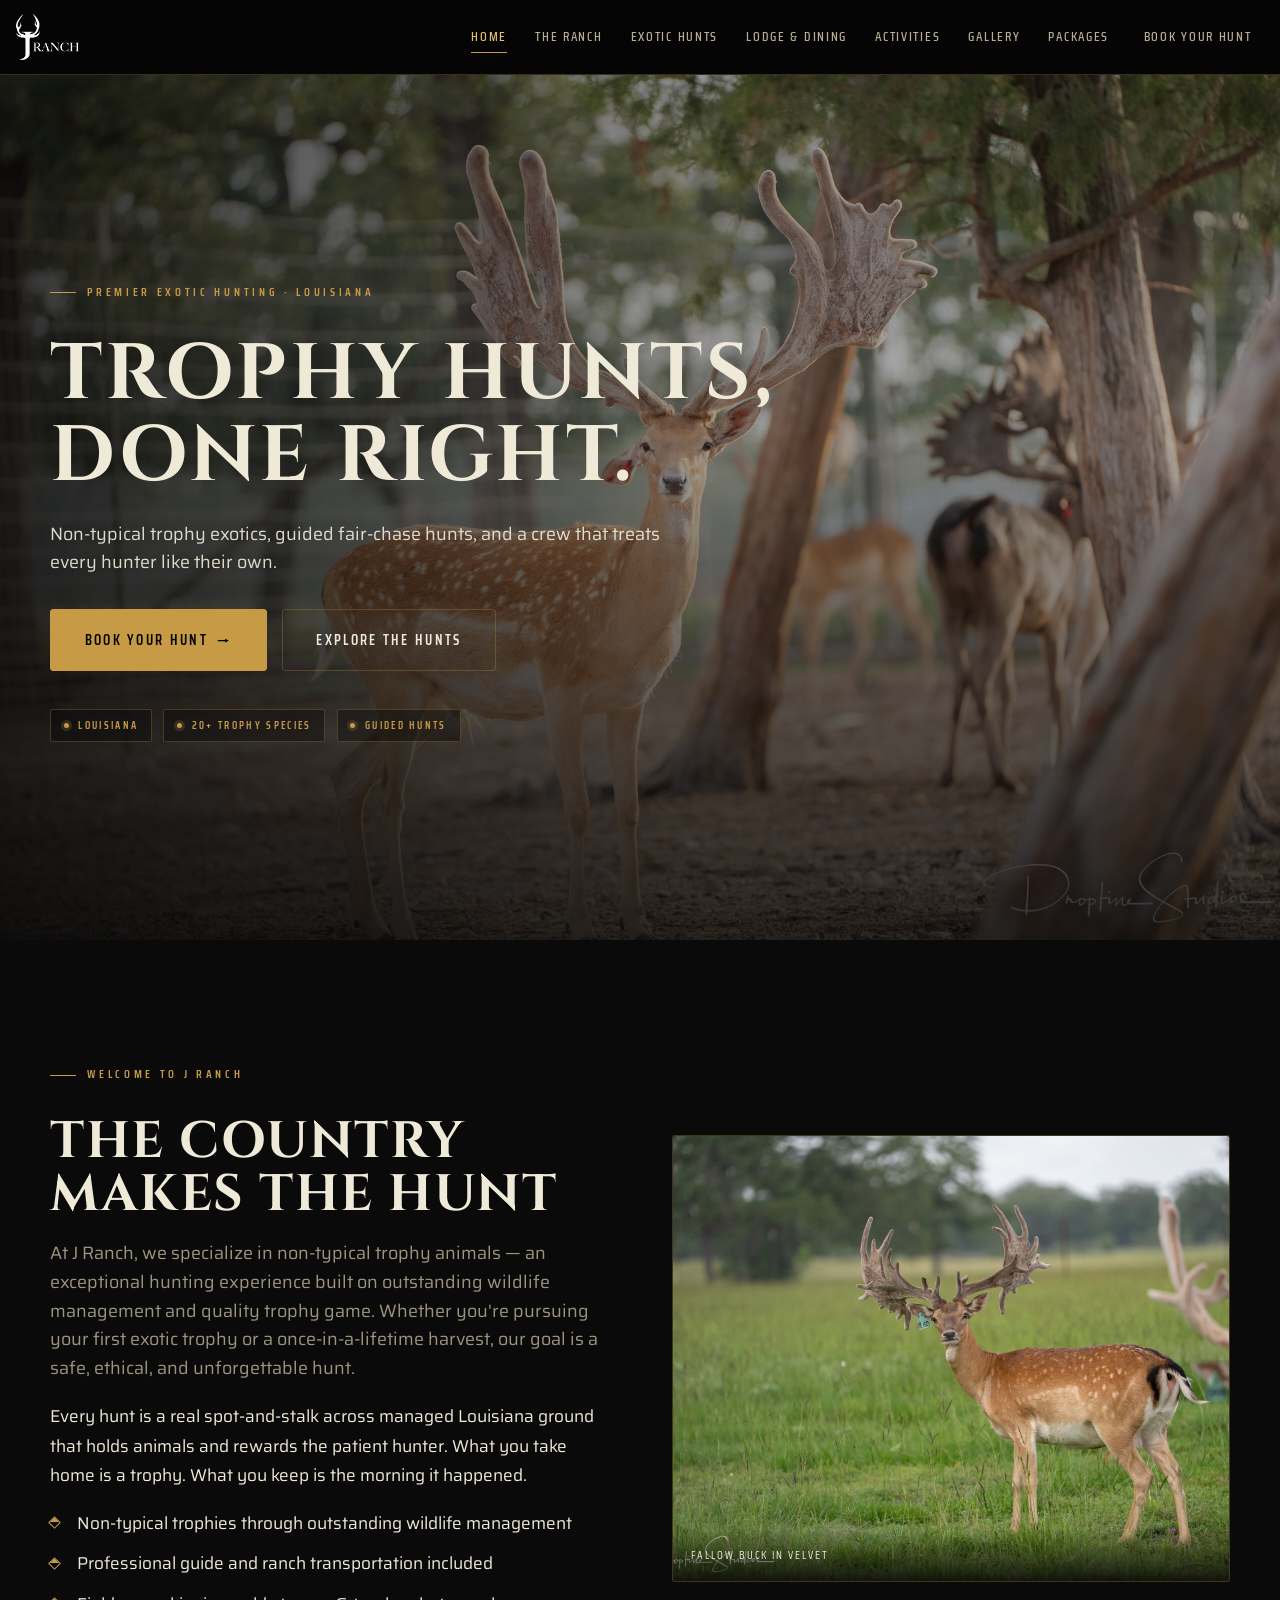
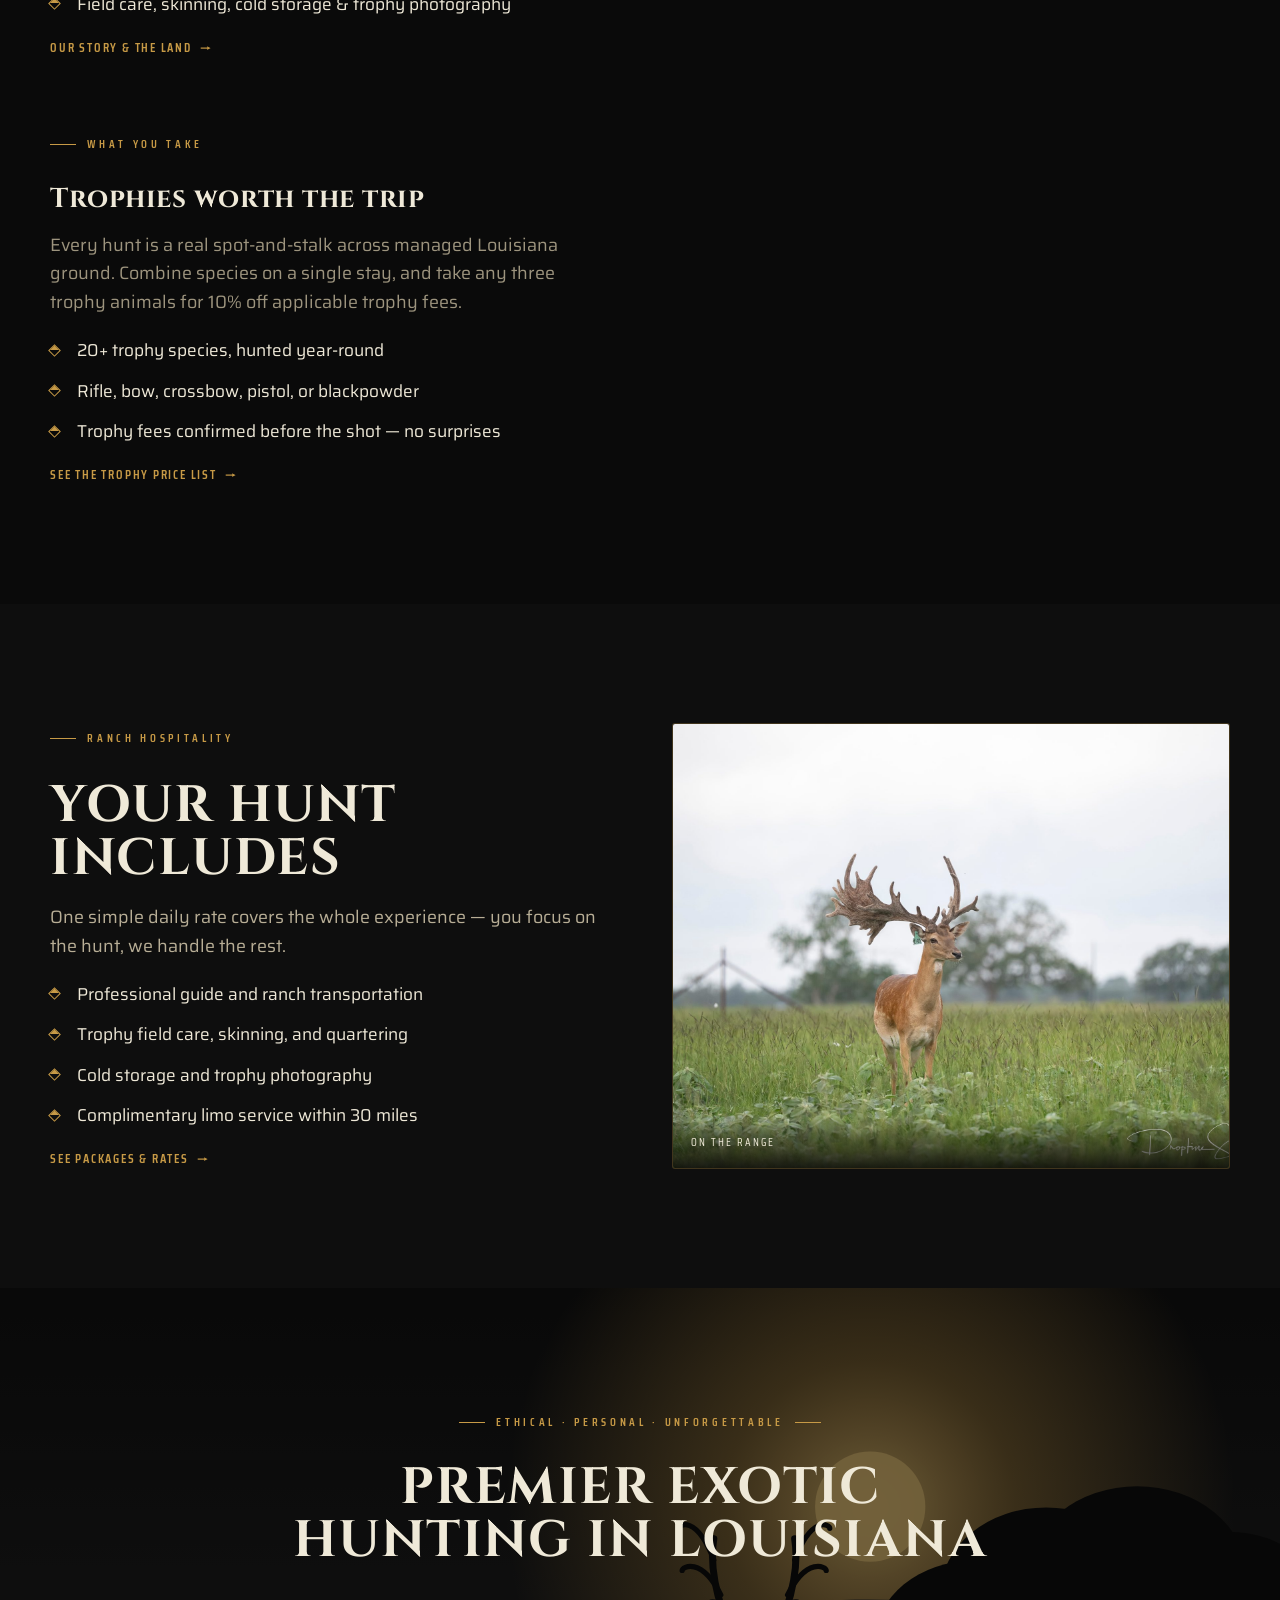
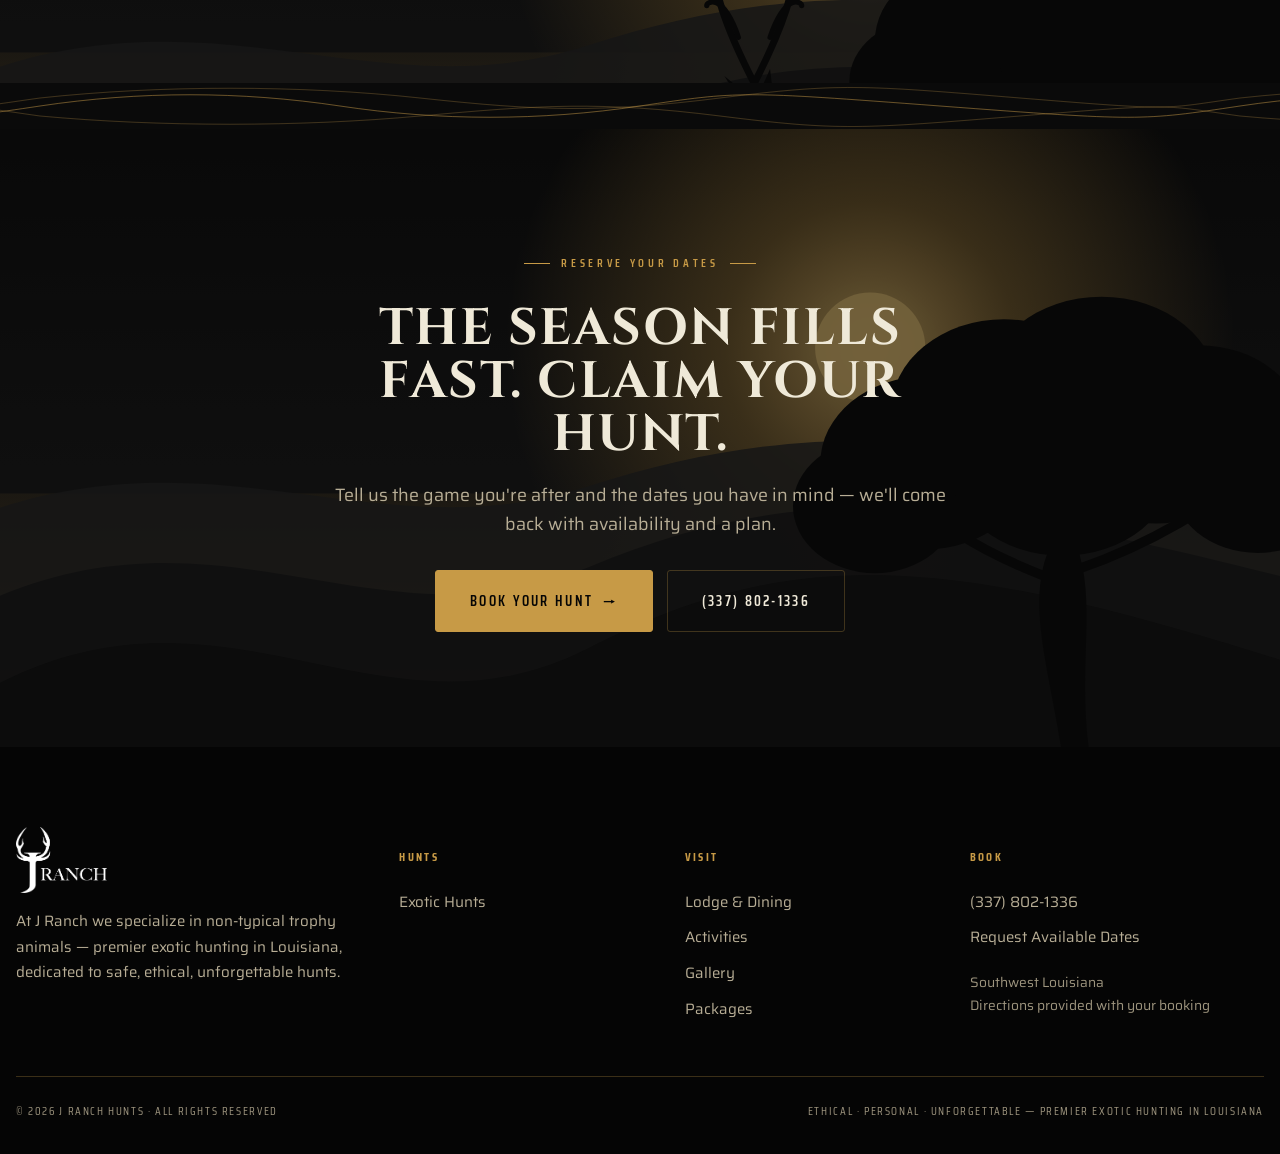
==== commit 935eef33: "Add J Ranch logo and real ranch photography throughout the site Logo - Add the antler-'J' J Ranch lo" ====
--- a/index.html
+++ b/index.html
@@ -9,30 +9,19 @@
 <link rel="preconnect" href="https://fonts.gstatic.com" crossorigin>
 <link href="https://fonts.googleapis.com/css2?family=Cinzel:wght@400;600;700&family=Saira+Condensed:wght@400;500;600;700&family=Saira:wght@300;400;500;600&display=swap" rel="stylesheet">
 <link rel="stylesheet" href="styles.css">
+<link rel="icon" type="image/png" href="images/favicon.png">
 </head>
 <body>
 <a class="skip" href="#main">Skip to content</a><header class="site-header">
 <div class="wrap-wide nav">
-  <a class="brand" href="index.html"><svg class="mark" viewBox="0 0 40 40" xmlns="http://www.w3.org/2000/svg" aria-hidden="true"><circle cx="20" cy="20" r="18.5" fill="none" stroke="#c79a46" stroke-width="1.2"/><path d="M20 9 L20 25 Q20 30 15 30 Q11 30 11 26" fill="none" stroke="#c79a46" stroke-width="2" stroke-linecap="round"/><path d="M20 12 L12 5 M12 5 L12 10 M12 5 L17 6" stroke="#c79a46" stroke-width="1.4" fill="none" stroke-linecap="round"/><path d="M20 12 L28 5 M28 5 L28 10 M28 5 L23 6" stroke="#c79a46" stroke-width="1.4" fill="none" stroke-linecap="round"/></svg>
-    <span class="wordmark">J Ranch<small>Premier Exotic Hunts</small></span></a>
+  <a class="brand" href="index.html"><img class="brand-logo" src="images/jranch-logo.png" alt="J Ranch — Premier Exotic Hunts"></a>
   <nav id="nav-links" class="nav-links" aria-label="Primary"><a href="index.html" aria-current="page">Home</a><a href="the-ranch.html">The Ranch</a><a href="exotics.html">Exotic Hunts</a><a href="lodging.html">Lodge & Dining</a><a href="activities.html">Activities</a><a href="gallery.html">Gallery</a><a href="packages.html">Packages</a><a class="btn nav-cta" href="contact.html">Book Your Hunt</a></nav>
   <button class="nav-toggle" aria-label="Menu" aria-controls="nav-links" aria-expanded="false">
     <span></span><span></span><span></span></button>
 </div>
 </header><main id="main">
 <section class="hero home">
-  <div class="scene"><svg viewBox="0 0 1440 820" preserveAspectRatio="xMidYMid slice" xmlns="http://www.w3.org/2000/svg" role="img" aria-hidden="true"><defs>
-  <linearGradient id="skyoakdawn" x1="0" y1="0" x2="0" y2="1"><stop offset="0" stop-color="#0d0d0d"/><stop offset="0.52" stop-color="#191919"/><stop offset="0.8" stop-color="#6f5629"/><stop offset="1" stop-color="#c99f49"/></linearGradient>
-  <radialGradient id="sunoakdawn" cx="0.5" cy="0.5" r="0.5">
-    <stop offset="0" stop-color="#e0bd72" stop-opacity="0.95"/>
-    <stop offset="0.4" stop-color="#c79a46" stop-opacity="0.5"/>
-    <stop offset="1" stop-color="#c79a46" stop-opacity="0"/>
-  </radialGradient>
-  <linearGradient id="hazeoakdawn" x1="0" y1="0" x2="0" y2="1">
-    <stop offset="0" stop-color="#c79a46" stop-opacity="0.14"/>
-    <stop offset="1" stop-color="#c79a46" stop-opacity="0"/>
-  </linearGradient>
-</defs><rect width="1440" height="820" fill="url(#skyoakdawn)"/><circle cx="979" cy="246" r="410" fill="url(#sunoakdawn)"/><circle cx="979" cy="246" r="62" fill="#e0bd72" fill-opacity="0.9"/><rect x="0" y="410" width="1440" height="180" fill="url(#hazeoakdawn)"/><path d="M0,426 C 259,344 432,476 662,402 S 1066,336 1440,410 L 1440,820 L0,820 Z" fill="#272727" fill-opacity="0.85"/><path d="M0,525 C 259,418 432,589 662,493 S 1066,408 1440,503 L 1440,820 L0,820 Z" fill="#1c1c1c" fill-opacity="0.95"/><path d="M0,623 C 259,492 432,702 662,584 S 1066,479 1440,597 L 1440,820 L0,820 Z" fill="#131313" fill-opacity="1.0"/><g><path d="M 205.4,449.2 C 119.1,415.9 35.7,371.3 -25.6,287.9" stroke="#0a0a0a" stroke-width="13.9" fill="none" stroke-linecap="round"/><path d="M 255.4,438.1 C 352.8,404.7 447.4,349.1 519.7,287.9" stroke="#0a0a0a" stroke-width="13.9" fill="none" stroke-linecap="round"/><path d="M 230.4,427.0 C 213.7,315.7 236.0,232.2 230.4,159.9" stroke="#0a0a0a" stroke-width="12.5" fill="none" stroke-linecap="round"/><path d="M 230.4,705.2 C 213.7,593.9 185.9,510.5 202.6,438.1 C 219.3,371.3 247.1,371.3 258.2,432.6 C 274.9,504.9 252.7,593.9 269.4,705.2 Z" fill="#0a0a0a"/><ellipse cx="35.7" cy="287.9" rx="150.2" ry="123.2" fill="#0a0a0a"/><ellipse cx="146.9" cy="215.5" rx="161.4" ry="132.3" fill="#0a0a0a"/><ellipse cx="286.0" cy="187.7" rx="166.9" ry="136.9" fill="#0a0a0a"/><ellipse cx="425.1" cy="243.4" rx="150.2" ry="123.2" fill="#0a0a0a"/><ellipse cx="508.6" cy="315.7" rx="122.4" ry="100.4" fill="#0a0a0a"/><ellipse cx="-36.7" cy="349.1" rx="116.8" ry="95.8" fill="#0a0a0a"/><ellipse cx="230.4" cy="287.9" rx="161.4" ry="132.3" fill="#0a0a0a"/><ellipse cx="363.9" cy="260.1" rx="139.1" ry="114.1" fill="#0a0a0a"/></g><g><rect x="828.2" y="638.6" width="7.9" height="65.9" rx="2.6" fill="#0a0a0a"/><rect x="849.3" y="638.6" width="7.9" height="65.9" rx="2.6" fill="#0a0a0a"/><rect x="928.4" y="638.6" width="7.9" height="65.9" rx="2.6" fill="#0a0a0a"/><rect x="949.5" y="638.6" width="7.9" height="65.9" rx="2.6" fill="#0a0a0a"/><ellipse cx="892.8" cy="622.8" rx="71.2" ry="31.6" fill="#0a0a0a"/><ellipse cx="840.1" cy="622.8" rx="26.4" ry="29.0" fill="#0a0a0a"/><path d="M 945.5,607.0 L 969.2,556.9 L 987.7,562.1 L 966.6,625.4 Z" fill="#0a0a0a"/><ellipse cx="979.8" cy="551.6" rx="19.8" ry="14.5" fill="#0a0a0a"/><path d="M 993.0,543.7 L 1019.3,554.2 L 1016.7,564.8 L 990.3,562.1 Z" fill="#0a0a0a"/><path d="M 969.2,541.1 L 956.1,520.0 L 971.9,533.2 Z" fill="#0a0a0a"/><path d="M 979.8,538.4 L 990.3,514.7 L 993.0,535.8 Z" fill="#0a0a0a"/><path d="M 824.3,607.0 L 808.5,583.2 L 819.0,622.8 Z" fill="#0a0a0a"/><path d="M 974.5,533.2 C 998.2,488.3 1014.0,448.8 1008.8,417.2" stroke="#0a0a0a" stroke-width="5.3" fill="none" stroke-linecap="round"/><path d="M 990.3,491.0 C 1002.2,456.7 1014.0,464.6 1014.0,467.3" stroke="#0a0a0a" stroke-width="4.0" fill="none" stroke-linecap="round"/><path d="M 1003.5,459.4 C 1018.0,430.4 1032.5,438.3 1032.5,440.9" stroke="#0a0a0a" stroke-width="4.0" fill="none" stroke-linecap="round"/><path d="M 1008.8,433.0 C 1021.9,398.7 1035.1,406.6 1035.1,409.3" stroke="#0a0a0a" stroke-width="4.0" fill="none" stroke-linecap="round"/><path d="M 982.4,533.2 C 958.7,488.3 942.9,448.8 948.1,417.2" stroke="#0a0a0a" stroke-width="5.3" fill="none" stroke-linecap="round"/><path d="M 966.6,491.0 C 954.7,456.7 942.9,464.6 942.9,467.3" stroke="#0a0a0a" stroke-width="4.0" fill="none" stroke-linecap="round"/><path d="M 953.4,459.4 C 938.9,430.4 924.4,438.3 924.4,440.9" stroke="#0a0a0a" stroke-width="4.0" fill="none" stroke-linecap="round"/><path d="M 948.1,433.0 C 935.0,398.7 921.8,406.6 921.8,409.3" stroke="#0a0a0a" stroke-width="4.0" fill="none" stroke-linecap="round"/></g><rect x="0" y="705" width="1440" height="115" fill="#0a0a0a"/></svg></div>
+  <div class="scene"><img src="images/fallow-cedars.jpg" alt="Fallow buck in velvet under the cedars at first light"></div>
   <div class="hero-veil"></div>
   <div class="wrap hero-inner" data-reveal>
     <p class="eyebrow" style="color:var(--brass)">Premier Exotic Hunting · Louisiana</p>
@@ -65,53 +54,7 @@
         </ul>
         <a class="textlink" href="the-ranch.html">Our Story &amp; the Land <span class="arw">→</span></a>
       </div>
-      <div class="split-media" data-reveal data-delay="120">
-        <svg viewBox="0 0 1440 820" preserveAspectRatio="xMidYMid slice" xmlns="http://www.w3.org/2000/svg" role="img" aria-hidden="true"><defs>
-  <linearGradient id="skyexoticdawn" x1="0" y1="0" x2="0" y2="1"><stop offset="0" stop-color="#0d0d0d"/><stop offset="0.52" stop-color="#191919"/><stop offset="0.8" stop-color="#6f5629"/><stop offset="1" stop-color="#c99f49"/></linearGradient>
-  <radialGradient id="sunexoticdawn" cx="0.5" cy="0.5" r="0.5">
-    <stop offset="0" stop-color="#e0bd72" stop-opacity="0.95"/>
-    <stop offset="0.4" stop-color="#c79a46" stop-opacity="0.5"/>
-    <stop offset="1" stop-color="#c79a46" stop-opacity="0"/>
-  </radialGradient>
-  <linearGradient id="hazeexoticdawn" x1="0" y1="0" x2="0" y2="1">
-    <stop offset="0" stop-color="#c79a46" stop-opacity="0.14"/>
-    <stop offset="1" stop-color="#c79a46" stop-opacity="0"/>
-  </linearGradient>
-</defs><rect width="1440" height="820" fill="url(#skyexoticdawn)"/><circle cx="979" cy="246" r="410" fill="url(#sunexoticdawn)"/><circle cx="979" cy="246" r="62" fill="#e0bd72" fill-opacity="0.9"/><rect x="0" y="410" width="1440" height="180" fill="url(#hazeexoticdawn)"/><path d="M0,426 C 259,344 432,476 662,402 S 1066,336 1440,410 L 1440,820 L0,820 Z" fill="#272727" fill-opacity="0.85"/><path d="M0,525 C 259,418 432,589 662,493 S 1066,408 1440,503 L 1440,820 L0,820 Z" fill="#1c1c1c" fill-opacity="0.95"/><path d="M0,623 C 259,492 432,702 662,584 S 1066,479 1440,597 L 1440,820 L0,820 Z" fill="#131313" fill-opacity="1.0"/><g><rect x="626.7" y="617.6" width="11.4" height="95.2" rx="3.8" fill="#0a0a0a"/><rect x="657.2" y="617.6" width="11.4" height="95.2" rx="3.8" fill="#0a0a0a"/><rect x="771.4" y="617.6" width="11.4" height="95.2" rx="3.8" fill="#0a0a0a"/><rect x="801.9" y="617.6" width="11.4" height="95.2" rx="3.8" fill="#0a0a0a"/><ellipse cx="720.0" cy="594.8" rx="102.8" ry="45.7" fill="#0a0a0a"/><ellipse cx="643.9" cy="594.8" rx="38.1" ry="41.9" fill="#0a0a0a"/><path d="M 796.1,572.0 L 830.4,499.6 L 857.1,507.2 L 826.6,598.6 Z" fill="#0a0a0a"/><ellipse cx="845.6" cy="492.0" rx="28.6" ry="20.9" fill="#0a0a0a"/><path d="M 864.7,480.6 L 902.7,495.8 L 898.9,511.0 L 860.9,507.2 Z" fill="#0a0a0a"/><path d="M 830.4,476.8 L 811.4,446.3 L 834.2,465.4 Z" fill="#0a0a0a"/><path d="M 845.6,473.0 L 860.9,438.7 L 864.7,469.2 Z" fill="#0a0a0a"/><path d="M 621.0,572.0 L 598.2,537.7 L 613.4,594.8 Z" fill="#0a0a0a"/><path d="M 834.2,461.5 C 819.0,381.6 841.8,313.1 815.2,256.0" stroke="#0a0a0a" stroke-width="7.6" fill="none" stroke-linecap="round"/><path d="M 853.2,461.5 C 872.3,381.6 853.2,313.1 883.7,256.0" stroke="#0a0a0a" stroke-width="7.6" fill="none" stroke-linecap="round"/><line x1="826.6" y1="400.6" x2="841.8" y2="393.0" stroke="#0a0a0a" stroke-width="4.6"/><line x1="864.7" y1="400.6" x2="879.9" y2="393.0" stroke="#0a0a0a" stroke-width="4.6"/><line x1="826.6" y1="351.1" x2="841.8" y2="343.5" stroke="#0a0a0a" stroke-width="4.6"/><line x1="864.7" y1="351.1" x2="879.9" y2="343.5" stroke="#0a0a0a" stroke-width="4.6"/><line x1="826.6" y1="305.5" x2="841.8" y2="297.8" stroke="#0a0a0a" stroke-width="4.6"/><line x1="864.7" y1="305.5" x2="879.9" y2="297.8" stroke="#0a0a0a" stroke-width="4.6"/></g><g><path d="M 153.0,503.1 C 84.9,476.8 19.1,441.6 -29.3,375.7" stroke="#0a0a0a" stroke-width="11.0" fill="none" stroke-linecap="round"/><path d="M 192.6,494.3 C 269.4,468.0 344.1,424.1 401.2,375.7" stroke="#0a0a0a" stroke-width="11.0" fill="none" stroke-linecap="round"/><path d="M 172.8,485.6 C 159.6,397.7 177.2,331.8 172.8,274.7" stroke="#0a0a0a" stroke-width="9.9" fill="none" stroke-linecap="round"/><path d="M 172.8,705.2 C 159.6,617.3 137.7,551.5 150.8,494.3 C 164.0,441.6 186.0,441.6 194.8,490.0 C 207.9,547.1 190.4,617.3 203.5,705.2 Z" fill="#0a0a0a"/><ellipse cx="19.1" cy="375.7" rx="118.6" ry="97.3" fill="#0a0a0a"/><ellipse cx="106.9" cy="318.6" rx="127.4" ry="104.5" fill="#0a0a0a"/><ellipse cx="216.7" cy="296.7" rx="131.8" ry="108.1" fill="#0a0a0a"/><ellipse cx="326.5" cy="340.6" rx="118.6" ry="97.3" fill="#0a0a0a"/><ellipse cx="392.4" cy="397.7" rx="96.6" ry="79.2" fill="#0a0a0a"/><ellipse cx="-38.1" cy="424.1" rx="92.2" ry="75.6" fill="#0a0a0a"/><ellipse cx="172.8" cy="375.7" rx="127.4" ry="104.5" fill="#0a0a0a"/><ellipse cx="278.2" cy="353.8" rx="109.8" ry="90.1" fill="#0a0a0a"/></g><rect x="0" y="705" width="1440" height="115" fill="#0a0a0a"/></svg>
-        <div class="cap">Dawn on the north pasture</div>
-      </div>
-    </div>
-  </div>
-</section>
-
-<div class="contour on-forest" aria-hidden="true"></div>
-<section class="section tight on-dark">
-  <div class="wrap">
-    <div class="stats" data-reveal><div class="stat"><div class="num">20+</div><div class="lbl">Trophy Species</div></div><div class="stat"><div class="num">$500</div><div class="lbl">Hunter Per Day</div></div><div class="stat"><div class="num">10%</div><div class="lbl">Off Any 3 Trophies</div></div><div class="stat"><div class="num">50%</div><div class="lbl">Deposit Holds Your Dates</div></div></div>
-  </div>
-</section>
-<div class="contour" aria-hidden="true"></div>
-
-<section class="section" id="hunts">
-  <div class="wrap">
-    <div class="center stack" style="margin-bottom:3rem" data-reveal>
-      <p class="eyebrow center">The Hunt</p>
-      <h2 class="display h2">Premier exotic hunting</h2>
-      <p class="lead measure center">More than twenty non-typical trophy species &mdash; axis, fallow, blackbuck, red stag, oryx, addax, and premier game &mdash; hunted year-round by any legal method.</p>
-    </div>
-    <div class="split">
-      <div class="split-media" data-reveal><svg viewBox="0 0 1440 820" preserveAspectRatio="xMidYMid slice" xmlns="http://www.w3.org/2000/svg" role="img" aria-hidden="true"><defs>
-  <linearGradient id="skyexoticdawn" x1="0" y1="0" x2="0" y2="1"><stop offset="0" stop-color="#0d0d0d"/><stop offset="0.52" stop-color="#191919"/><stop offset="0.8" stop-color="#6f5629"/><stop offset="1" stop-color="#c99f49"/></linearGradient>
-  <radialGradient id="sunexoticdawn" cx="0.5" cy="0.5" r="0.5">
-    <stop offset="0" stop-color="#e0bd72" stop-opacity="0.95"/>
-    <stop offset="0.4" stop-color="#c79a46" stop-opacity="0.5"/>
-    <stop offset="1" stop-color="#c79a46" stop-opacity="0"/>
-  </radialGradient>
-  <linearGradient id="hazeexoticdawn" x1="0" y1="0" x2="0" y2="1">
-    <stop offset="0" stop-color="#c79a46" stop-opacity="0.14"/>
-    <stop offset="1" stop-color="#c79a46" stop-opacity="0"/>
-  </linearGradient>
-</defs><rect width="1440" height="820" fill="url(#skyexoticdawn)"/><circle cx="979" cy="246" r="410" fill="url(#sunexoticdawn)"/><circle cx="979" cy="246" r="62" fill="#e0bd72" fill-opacity="0.9"/><rect x="0" y="410" width="1440" height="180" fill="url(#hazeexoticdawn)"/><path d="M0,426 C 259,344 432,476 662,402 S 1066,336 1440,410 L 1440,820 L0,820 Z" fill="#272727" fill-opacity="0.85"/><path d="M0,525 C 259,418 432,589 662,493 S 1066,408 1440,503 L 1440,820 L0,820 Z" fill="#1c1c1c" fill-opacity="0.95"/><path d="M0,623 C 259,492 432,702 662,584 S 1066,479 1440,597 L 1440,820 L0,820 Z" fill="#131313" fill-opacity="1.0"/><g><rect x="626.7" y="617.6" width="11.4" height="95.2" rx="3.8" fill="#0a0a0a"/><rect x="657.2" y="617.6" width="11.4" height="95.2" rx="3.8" fill="#0a0a0a"/><rect x="771.4" y="617.6" width="11.4" height="95.2" rx="3.8" fill="#0a0a0a"/><rect x="801.9" y="617.6" width="11.4" height="95.2" rx="3.8" fill="#0a0a0a"/><ellipse cx="720.0" cy="594.8" rx="102.8" ry="45.7" fill="#0a0a0a"/><ellipse cx="643.9" cy="594.8" rx="38.1" ry="41.9" fill="#0a0a0a"/><path d="M 796.1,572.0 L 830.4,499.6 L 857.1,507.2 L 826.6,598.6 Z" fill="#0a0a0a"/><ellipse cx="845.6" cy="492.0" rx="28.6" ry="20.9" fill="#0a0a0a"/><path d="M 864.7,480.6 L 902.7,495.8 L 898.9,511.0 L 860.9,507.2 Z" fill="#0a0a0a"/><path d="M 830.4,476.8 L 811.4,446.3 L 834.2,465.4 Z" fill="#0a0a0a"/><path d="M 845.6,473.0 L 860.9,438.7 L 864.7,469.2 Z" fill="#0a0a0a"/><path d="M 621.0,572.0 L 598.2,537.7 L 613.4,594.8 Z" fill="#0a0a0a"/><path d="M 834.2,461.5 C 819.0,381.6 841.8,313.1 815.2,256.0" stroke="#0a0a0a" stroke-width="7.6" fill="none" stroke-linecap="round"/><path d="M 853.2,461.5 C 872.3,381.6 853.2,313.1 883.7,256.0" stroke="#0a0a0a" stroke-width="7.6" fill="none" stroke-linecap="round"/><line x1="826.6" y1="400.6" x2="841.8" y2="393.0" stroke="#0a0a0a" stroke-width="4.6"/><line x1="864.7" y1="400.6" x2="879.9" y2="393.0" stroke="#0a0a0a" stroke-width="4.6"/><line x1="826.6" y1="351.1" x2="841.8" y2="343.5" stroke="#0a0a0a" stroke-width="4.6"/><line x1="864.7" y1="351.1" x2="879.9" y2="343.5" stroke="#0a0a0a" stroke-width="4.6"/><line x1="826.6" y1="305.5" x2="841.8" y2="297.8" stroke="#0a0a0a" stroke-width="4.6"/><line x1="864.7" y1="305.5" x2="879.9" y2="297.8" stroke="#0a0a0a" stroke-width="4.6"/></g><g><path d="M 153.0,503.1 C 84.9,476.8 19.1,441.6 -29.3,375.7" stroke="#0a0a0a" stroke-width="11.0" fill="none" stroke-linecap="round"/><path d="M 192.6,494.3 C 269.4,468.0 344.1,424.1 401.2,375.7" stroke="#0a0a0a" stroke-width="11.0" fill="none" stroke-linecap="round"/><path d="M 172.8,485.6 C 159.6,397.7 177.2,331.8 172.8,274.7" stroke="#0a0a0a" stroke-width="9.9" fill="none" stroke-linecap="round"/><path d="M 172.8,705.2 C 159.6,617.3 137.7,551.5 150.8,494.3 C 164.0,441.6 186.0,441.6 194.8,490.0 C 207.9,547.1 190.4,617.3 203.5,705.2 Z" fill="#0a0a0a"/><ellipse cx="19.1" cy="375.7" rx="118.6" ry="97.3" fill="#0a0a0a"/><ellipse cx="106.9" cy="318.6" rx="127.4" ry="104.5" fill="#0a0a0a"/><ellipse cx="216.7" cy="296.7" rx="131.8" ry="108.1" fill="#0a0a0a"/><ellipse cx="326.5" cy="340.6" rx="118.6" ry="97.3" fill="#0a0a0a"/><ellipse cx="392.4" cy="397.7" rx="96.6" ry="79.2" fill="#0a0a0a"/><ellipse cx="-38.1" cy="424.1" rx="92.2" ry="75.6" fill="#0a0a0a"/><ellipse cx="172.8" cy="375.7" rx="127.4" ry="104.5" fill="#0a0a0a"/><ellipse cx="278.2" cy="353.8" rx="109.8" ry="90.1" fill="#0a0a0a"/></g><rect x="0" y="705" width="1440" height="115" fill="#0a0a0a"/></svg><div class="cap">Trophy axis on the range</div></div>
+      <div class="split-media" data-reveal data-delay="120"><img src="images/fallow-broadside.jpg" alt="Spotted fallow buck broadside in the pasture" loading="lazy"><div class="cap">Fallow buck in velvet</div></div>
       <div class="stack" data-reveal data-delay="120">
         <p class="eyebrow">What You Take</p>
         <h3 class="display h3">Trophies worth the trip</h3>
@@ -142,20 +85,7 @@
         </ul>
         <a class="textlink" href="packages.html">See Packages &amp; Rates <span class="arw">&rarr;</span></a>
       </div>
-      <div class="split-media" data-reveal data-delay="120">
-        <svg viewBox="0 0 1440 820" preserveAspectRatio="xMidYMid slice" xmlns="http://www.w3.org/2000/svg" role="img" aria-hidden="true"><defs>
-  <linearGradient id="skyoakdusk" x1="0" y1="0" x2="0" y2="1"><stop offset="0" stop-color="#0d0d0d"/><stop offset="0.5" stop-color="#1a1a1a"/><stop offset="0.78" stop-color="#7d5e2b"/><stop offset="1" stop-color="#c79a46"/></linearGradient>
-  <radialGradient id="sunoakdusk" cx="0.5" cy="0.5" r="0.5">
-    <stop offset="0" stop-color="#e0bd72" stop-opacity="0.95"/>
-    <stop offset="0.4" stop-color="#c79a46" stop-opacity="0.5"/>
-    <stop offset="1" stop-color="#c79a46" stop-opacity="0"/>
-  </radialGradient>
-  <linearGradient id="hazeoakdusk" x1="0" y1="0" x2="0" y2="1">
-    <stop offset="0" stop-color="#c79a46" stop-opacity="0.14"/>
-    <stop offset="1" stop-color="#c79a46" stop-opacity="0"/>
-  </linearGradient>
-</defs><rect width="1440" height="820" fill="url(#skyoakdusk)"/><circle cx="979" cy="246" r="410" fill="url(#sunoakdusk)"/><circle cx="979" cy="246" r="62" fill="#e0bd72" fill-opacity="0.9"/><rect x="0" y="410" width="1440" height="180" fill="url(#hazeoakdusk)"/><path d="M0,426 C 259,344 432,476 662,402 S 1066,336 1440,410 L 1440,820 L0,820 Z" fill="#272727" fill-opacity="0.85"/><path d="M0,525 C 259,418 432,589 662,493 S 1066,408 1440,503 L 1440,820 L0,820 Z" fill="#1c1c1c" fill-opacity="0.95"/><path d="M0,623 C 259,492 432,702 662,584 S 1066,479 1440,597 L 1440,820 L0,820 Z" fill="#131313" fill-opacity="1.0"/><g><path d="M 205.4,449.2 C 119.1,415.9 35.7,371.3 -25.6,287.9" stroke="#0a0a0a" stroke-width="13.9" fill="none" stroke-linecap="round"/><path d="M 255.4,438.1 C 352.8,404.7 447.4,349.1 519.7,287.9" stroke="#0a0a0a" stroke-width="13.9" fill="none" stroke-linecap="round"/><path d="M 230.4,427.0 C 213.7,315.7 236.0,232.2 230.4,159.9" stroke="#0a0a0a" stroke-width="12.5" fill="none" stroke-linecap="round"/><path d="M 230.4,705.2 C 213.7,593.9 185.9,510.5 202.6,438.1 C 219.3,371.3 247.1,371.3 258.2,432.6 C 274.9,504.9 252.7,593.9 269.4,705.2 Z" fill="#0a0a0a"/><ellipse cx="35.7" cy="287.9" rx="150.2" ry="123.2" fill="#0a0a0a"/><ellipse cx="146.9" cy="215.5" rx="161.4" ry="132.3" fill="#0a0a0a"/><ellipse cx="286.0" cy="187.7" rx="166.9" ry="136.9" fill="#0a0a0a"/><ellipse cx="425.1" cy="243.4" rx="150.2" ry="123.2" fill="#0a0a0a"/><ellipse cx="508.6" cy="315.7" rx="122.4" ry="100.4" fill="#0a0a0a"/><ellipse cx="-36.7" cy="349.1" rx="116.8" ry="95.8" fill="#0a0a0a"/><ellipse cx="230.4" cy="287.9" rx="161.4" ry="132.3" fill="#0a0a0a"/><ellipse cx="363.9" cy="260.1" rx="139.1" ry="114.1" fill="#0a0a0a"/></g><g><rect x="828.2" y="638.6" width="7.9" height="65.9" rx="2.6" fill="#0a0a0a"/><rect x="849.3" y="638.6" width="7.9" height="65.9" rx="2.6" fill="#0a0a0a"/><rect x="928.4" y="638.6" width="7.9" height="65.9" rx="2.6" fill="#0a0a0a"/><rect x="949.5" y="638.6" width="7.9" height="65.9" rx="2.6" fill="#0a0a0a"/><ellipse cx="892.8" cy="622.8" rx="71.2" ry="31.6" fill="#0a0a0a"/><ellipse cx="840.1" cy="622.8" rx="26.4" ry="29.0" fill="#0a0a0a"/><path d="M 945.5,607.0 L 969.2,556.9 L 987.7,562.1 L 966.6,625.4 Z" fill="#0a0a0a"/><ellipse cx="979.8" cy="551.6" rx="19.8" ry="14.5" fill="#0a0a0a"/><path d="M 993.0,543.7 L 1019.3,554.2 L 1016.7,564.8 L 990.3,562.1 Z" fill="#0a0a0a"/><path d="M 969.2,541.1 L 956.1,520.0 L 971.9,533.2 Z" fill="#0a0a0a"/><path d="M 979.8,538.4 L 990.3,514.7 L 993.0,535.8 Z" fill="#0a0a0a"/><path d="M 824.3,607.0 L 808.5,583.2 L 819.0,622.8 Z" fill="#0a0a0a"/><path d="M 974.5,533.2 C 998.2,488.3 1014.0,448.8 1008.8,417.2" stroke="#0a0a0a" stroke-width="5.3" fill="none" stroke-linecap="round"/><path d="M 990.3,491.0 C 1002.2,456.7 1014.0,464.6 1014.0,467.3" stroke="#0a0a0a" stroke-width="4.0" fill="none" stroke-linecap="round"/><path d="M 1003.5,459.4 C 1018.0,430.4 1032.5,438.3 1032.5,440.9" stroke="#0a0a0a" stroke-width="4.0" fill="none" stroke-linecap="round"/><path d="M 1008.8,433.0 C 1021.9,398.7 1035.1,406.6 1035.1,409.3" stroke="#0a0a0a" stroke-width="4.0" fill="none" stroke-linecap="round"/><path d="M 982.4,533.2 C 958.7,488.3 942.9,448.8 948.1,417.2" stroke="#0a0a0a" stroke-width="5.3" fill="none" stroke-linecap="round"/><path d="M 966.6,491.0 C 954.7,456.7 942.9,464.6 942.9,467.3" stroke="#0a0a0a" stroke-width="4.0" fill="none" stroke-linecap="round"/><path d="M 953.4,459.4 C 938.9,430.4 924.4,438.3 924.4,440.9" stroke="#0a0a0a" stroke-width="4.0" fill="none" stroke-linecap="round"/><path d="M 948.1,433.0 C 935.0,398.7 921.8,406.6 921.8,409.3" stroke="#0a0a0a" stroke-width="4.0" fill="none" stroke-linecap="round"/></g><rect x="0" y="705" width="1440" height="115" fill="#0a0a0a"/></svg>
-        <div class="cap">The lodge at last light</div>
+      <div class="split-media" data-reveal data-delay="120"><img src="images/fallow-pasture.jpg" alt="Fallow buck standing in an open green pasture" loading="lazy"><div class="cap">On the range</div>
       </div>
     </div>
   </div>
@@ -210,8 +140,7 @@
 <div class="wrap-wide">
   <div class="footer-top">
     <div class="footer-about">
-      <a class="brand" href="index.html"><svg class="mark" viewBox="0 0 40 40" xmlns="http://www.w3.org/2000/svg" aria-hidden="true"><circle cx="20" cy="20" r="18.5" fill="none" stroke="#c79a46" stroke-width="1.2"/><path d="M20 9 L20 25 Q20 30 15 30 Q11 30 11 26" fill="none" stroke="#c79a46" stroke-width="2" stroke-linecap="round"/><path d="M20 12 L12 5 M12 5 L12 10 M12 5 L17 6" stroke="#c79a46" stroke-width="1.4" fill="none" stroke-linecap="round"/><path d="M20 12 L28 5 M28 5 L28 10 M28 5 L23 6" stroke="#c79a46" stroke-width="1.4" fill="none" stroke-linecap="round"/></svg>
-        <span class="wordmark">J Ranch<small>Premier Exotic Hunts</small></span></a>
+      <a class="brand" href="index.html"><img class="brand-logo" src="images/jranch-logo.png" alt="J Ranch — Premier Exotic Hunts"></a>
       <p>At J Ranch we specialize in non-typical trophy animals — premier exotic
          hunting in Louisiana, dedicated to safe, ethical, unforgettable hunts.</p>
     </div>
--- a/styles.css
+++ b/styles.css
@@ -175,6 +175,9 @@
 }
 .brand{ display:flex; align-items:center; gap:.7rem; color:var(--bone); }
 .brand .mark{ width:34px; height:34px; flex:none; }
+.brand-logo{ height:46px; width:auto; display:block; }
+.footer-about .brand-logo{ height:66px; }
+@media (max-width:520px){ .brand-logo{ height:40px; } }
 .brand .wordmark{ font-family:var(--display); font-weight:700; letter-spacing:.14em; font-size:1.18rem; text-transform:uppercase; line-height:1; }
 .brand .wordmark small{ display:block; font-family:var(--label); font-weight:500; letter-spacing:.3em; font-size:.5rem; color:var(--brass); margin-top:3px; }
 
@@ -588,3 +591,9 @@
   position:absolute !important; left:-9999px !important;
   width:1px; height:1px; opacity:0; pointer-events:none;
 }
+
+/* gallery of real landscape photos — clean 3-up grid, no crop */
+.gallery-photos{ grid-template-columns:repeat(3,1fr); }
+.gallery-photos figure{ aspect-ratio:3 / 2; }
+@media (max-width:760px){ .gallery-photos{ grid-template-columns:repeat(2,1fr); } }
+@media (max-width:460px){ .gallery-photos{ grid-template-columns:1fr; } }
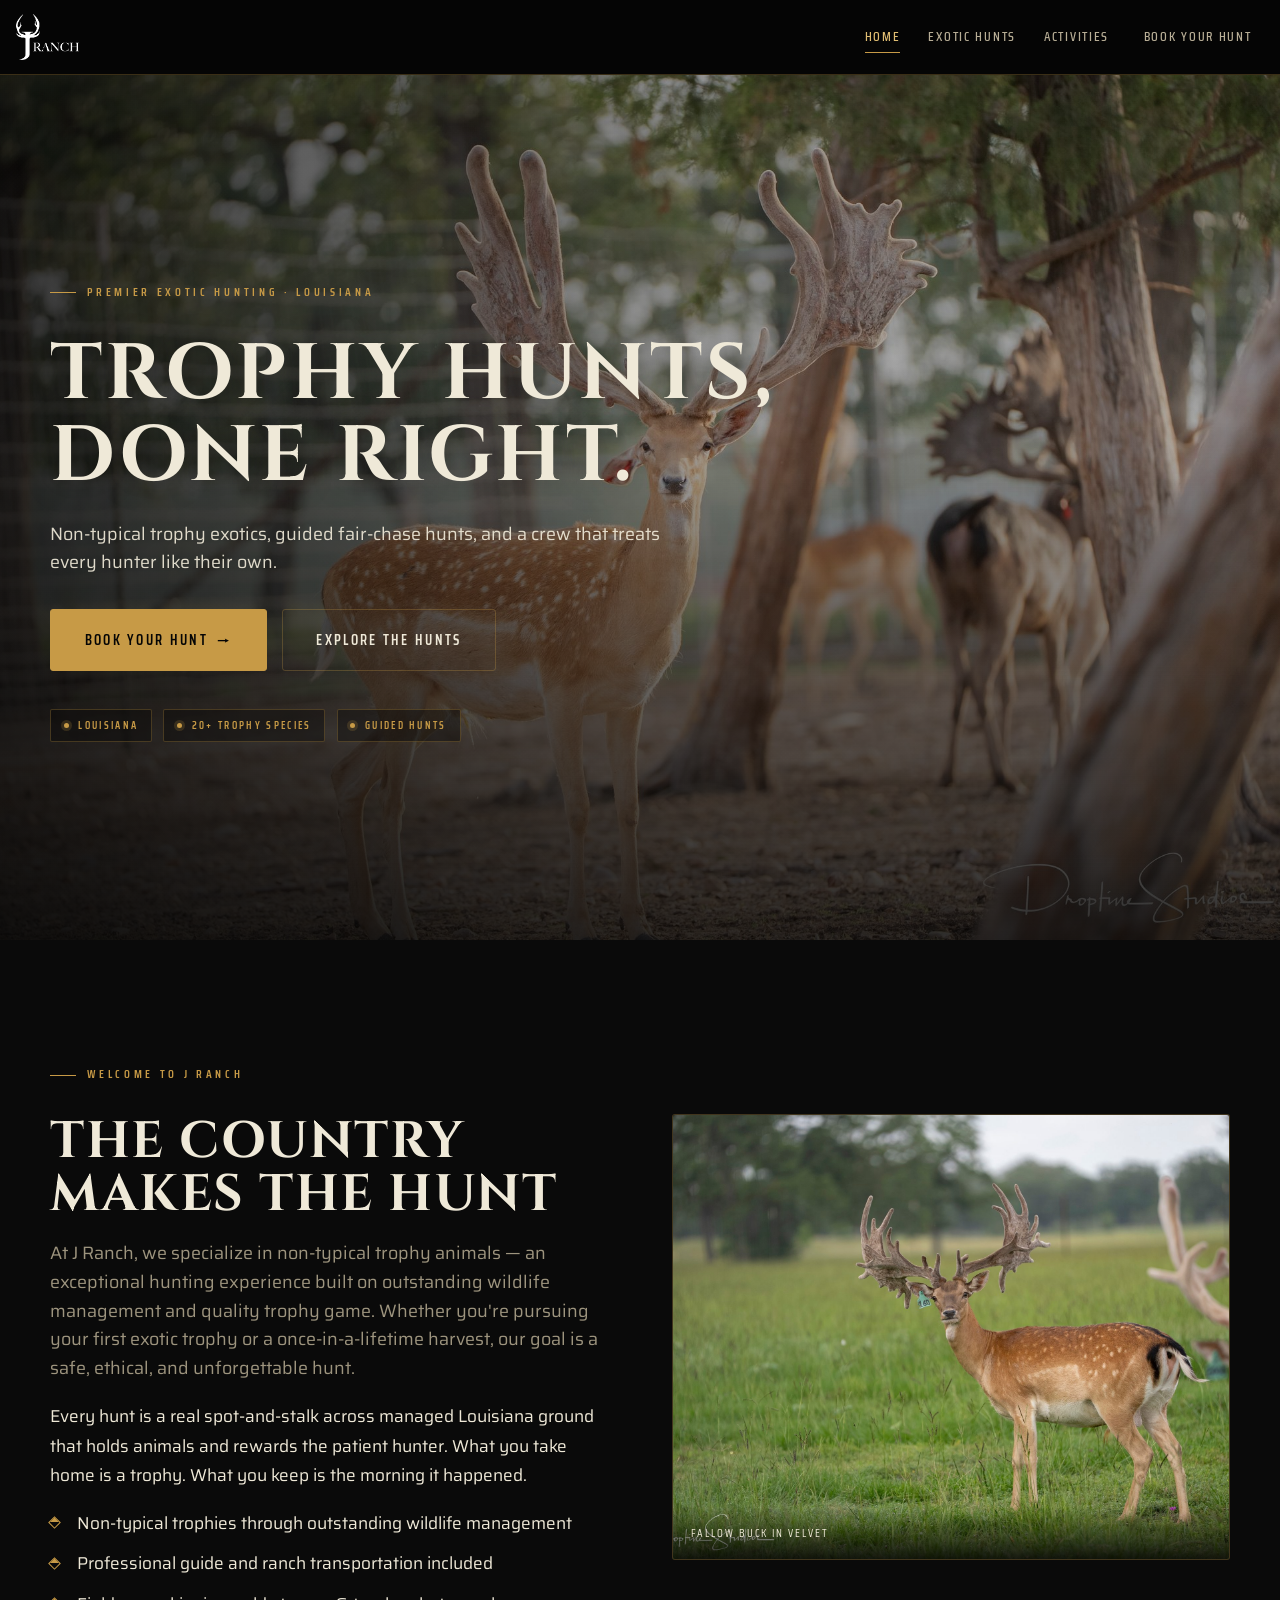
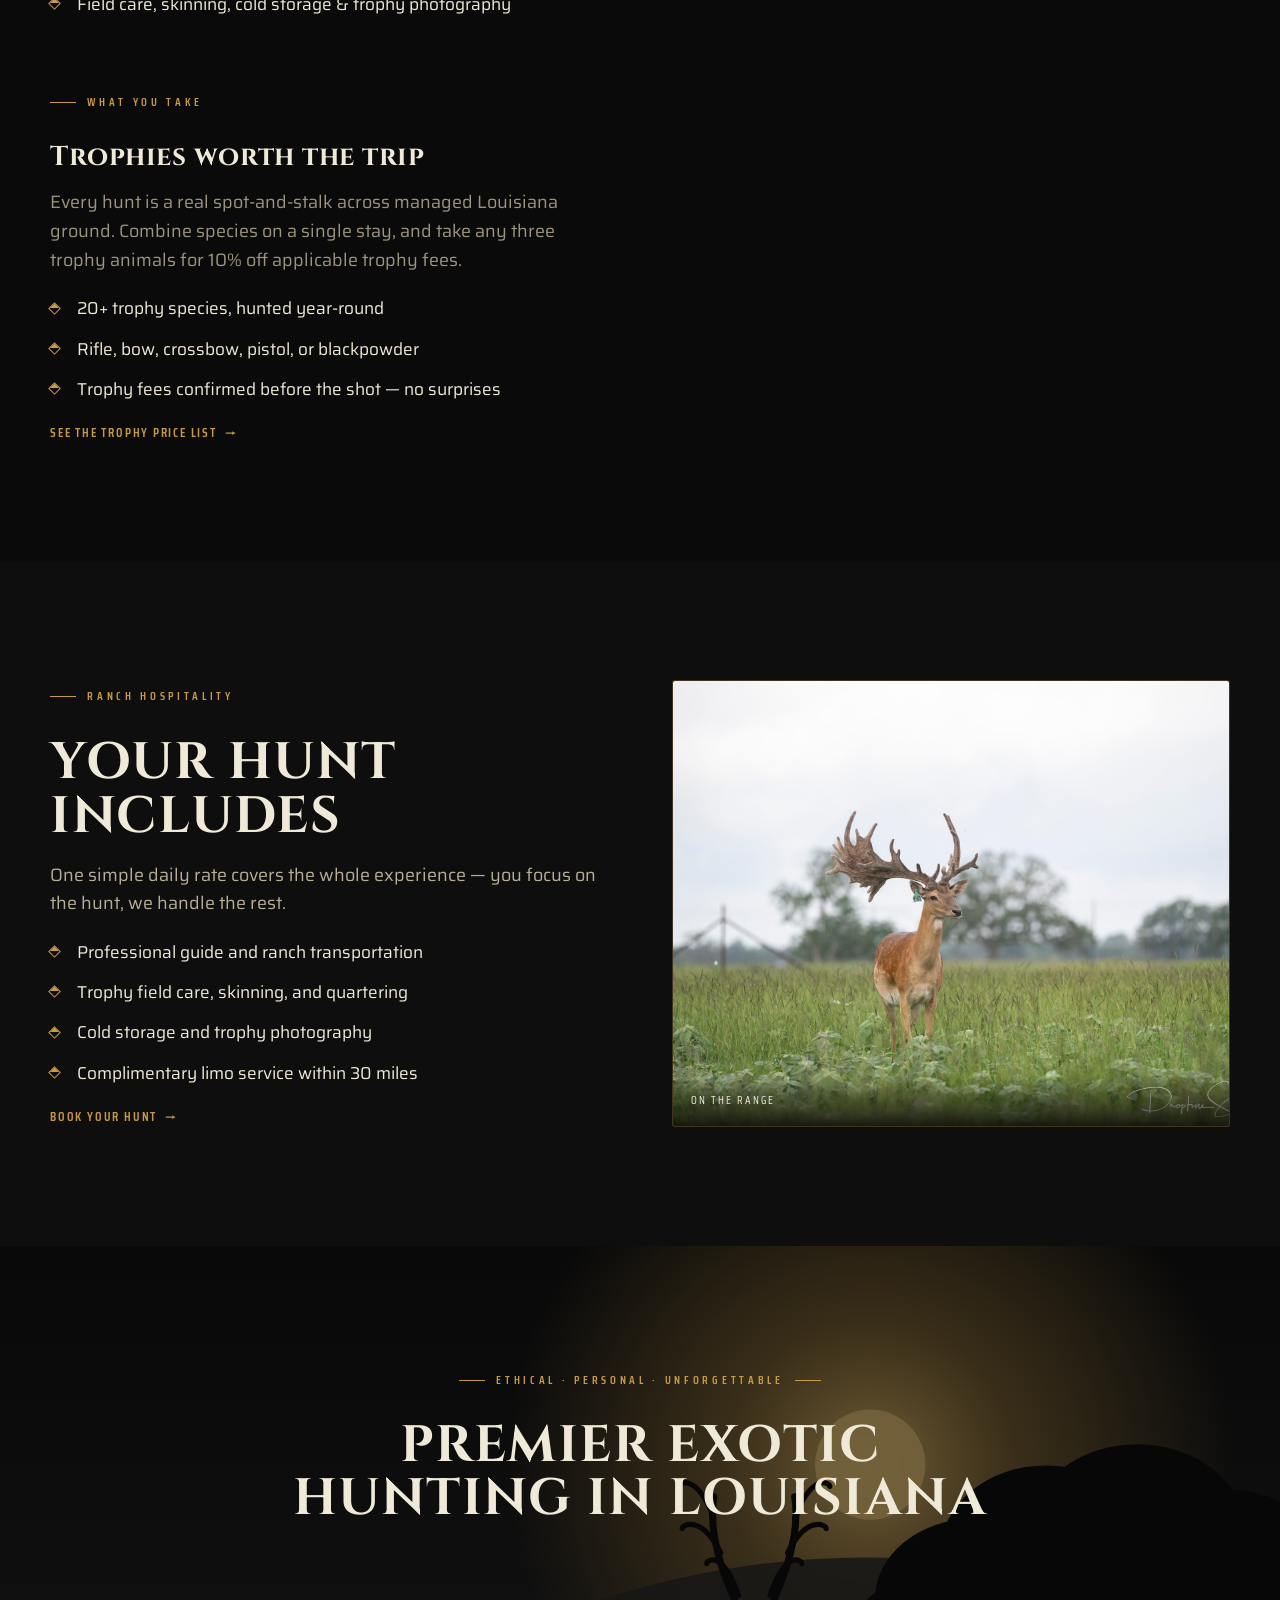
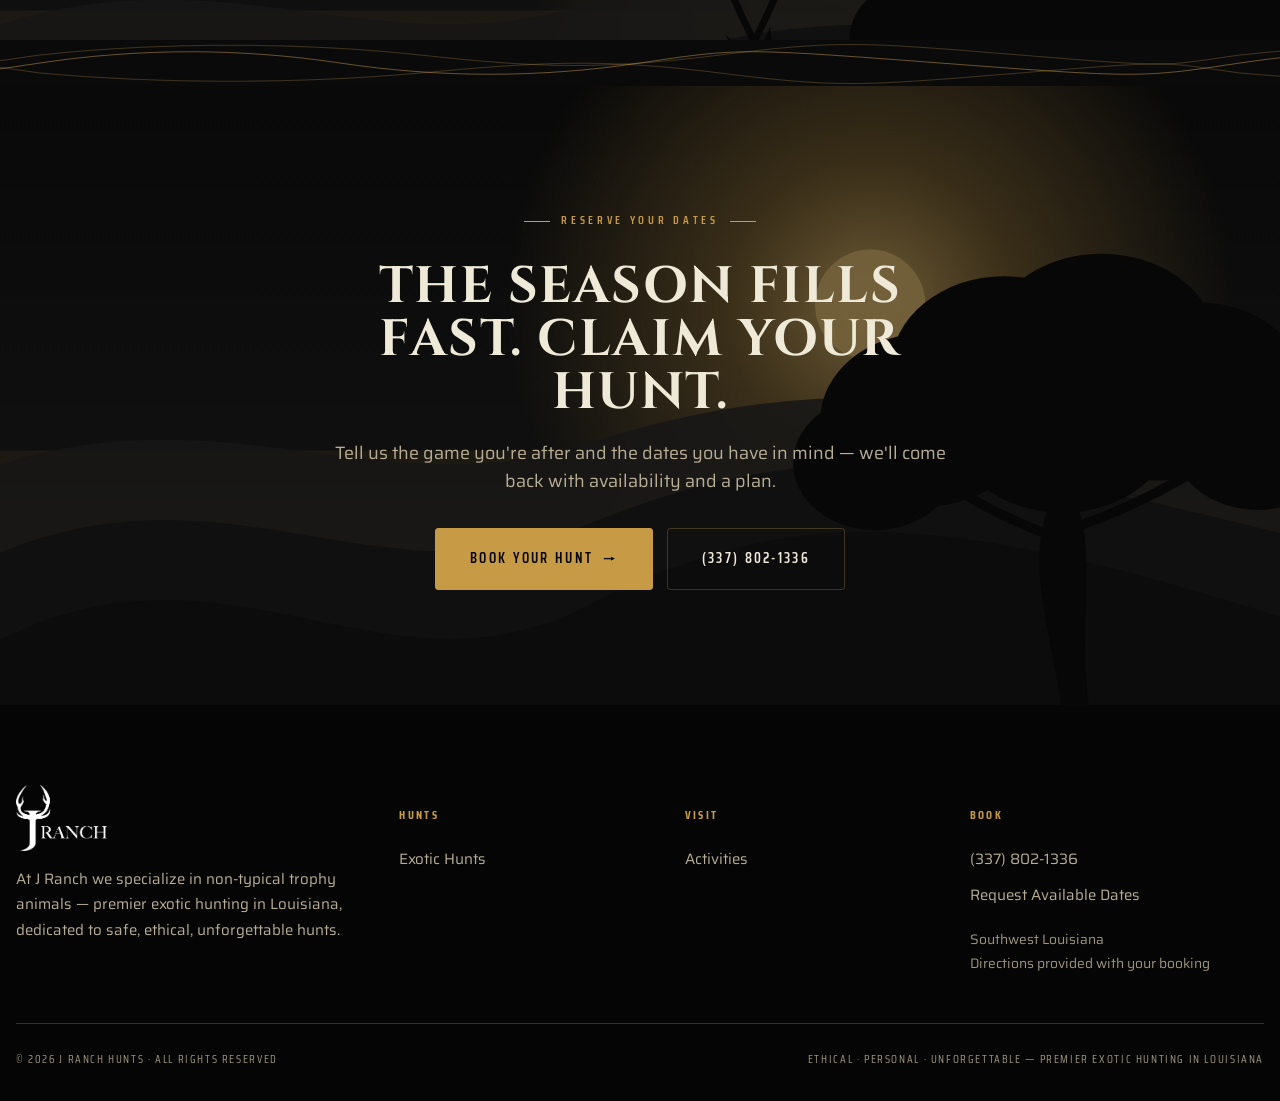
==== commit 9e7acf1c: "Hide The Ranch, Gallery, Lodge & Dining, and Packages until finished - Remove those four links from " ====
--- a/index.html
+++ b/index.html
@@ -15,7 +15,7 @@
 <a class="skip" href="#main">Skip to content</a><header class="site-header">
 <div class="wrap-wide nav">
   <a class="brand" href="index.html"><img class="brand-logo" src="images/jranch-logo.png" alt="J Ranch — Premier Exotic Hunts"></a>
-  <nav id="nav-links" class="nav-links" aria-label="Primary"><a href="index.html" aria-current="page">Home</a><a href="the-ranch.html">The Ranch</a><a href="exotics.html">Exotic Hunts</a><a href="lodging.html">Lodge & Dining</a><a href="activities.html">Activities</a><a href="gallery.html">Gallery</a><a href="packages.html">Packages</a><a class="btn nav-cta" href="contact.html">Book Your Hunt</a></nav>
+  <nav id="nav-links" class="nav-links" aria-label="Primary"><a href="index.html" aria-current="page">Home</a><a href="exotics.html">Exotic Hunts</a><a href="activities.html">Activities</a><a class="btn nav-cta" href="contact.html">Book Your Hunt</a></nav>
   <button class="nav-toggle" aria-label="Menu" aria-controls="nav-links" aria-expanded="false">
     <span></span><span></span><span></span></button>
 </div>
@@ -52,7 +52,7 @@
           <li>Professional guide and ranch transportation included</li>
           <li>Field care, skinning, cold storage &amp; trophy photography</li>
         </ul>
-        <a class="textlink" href="the-ranch.html">Our Story &amp; the Land <span class="arw">→</span></a>
+        
       </div>
       <div class="split-media" data-reveal data-delay="120"><img src="images/fallow-broadside.jpg" alt="Spotted fallow buck broadside in the pasture" loading="lazy"><div class="cap">Fallow buck in velvet</div></div>
       <div class="stack" data-reveal data-delay="120">
@@ -83,7 +83,7 @@
           <li>Cold storage and trophy photography</li>
           <li>Complimentary limo service within 30 miles</li>
         </ul>
-        <a class="textlink" href="packages.html">See Packages &amp; Rates <span class="arw">&rarr;</span></a>
+        <a class="textlink" href="contact.html">Book Your Hunt <span class="arw">&rarr;</span></a>
       </div>
       <div class="split-media" data-reveal data-delay="120"><img src="images/fallow-pasture.jpg" alt="Fallow buck standing in an open green pasture" loading="lazy"><div class="cap">On the range</div>
       </div>
@@ -145,7 +145,7 @@
          hunting in Louisiana, dedicated to safe, ethical, unforgettable hunts.</p>
     </div>
     <div class="footer-col"><h5>Hunts</h5><a href="exotics.html">Exotic Hunts</a></div>
-    <div class="footer-col"><h5>Visit</h5><a href="lodging.html">Lodge & Dining</a><a href="activities.html">Activities</a><a href="gallery.html">Gallery</a><a href="packages.html">Packages</a></div>
+    <div class="footer-col"><h5>Visit</h5><a href="activities.html">Activities</a></div>
     <div class="footer-col"><h5>Book</h5>
       <a href="tel:+13378021336">(337) 802-1336</a>
       <a href="contact.html">Request Available Dates</a>
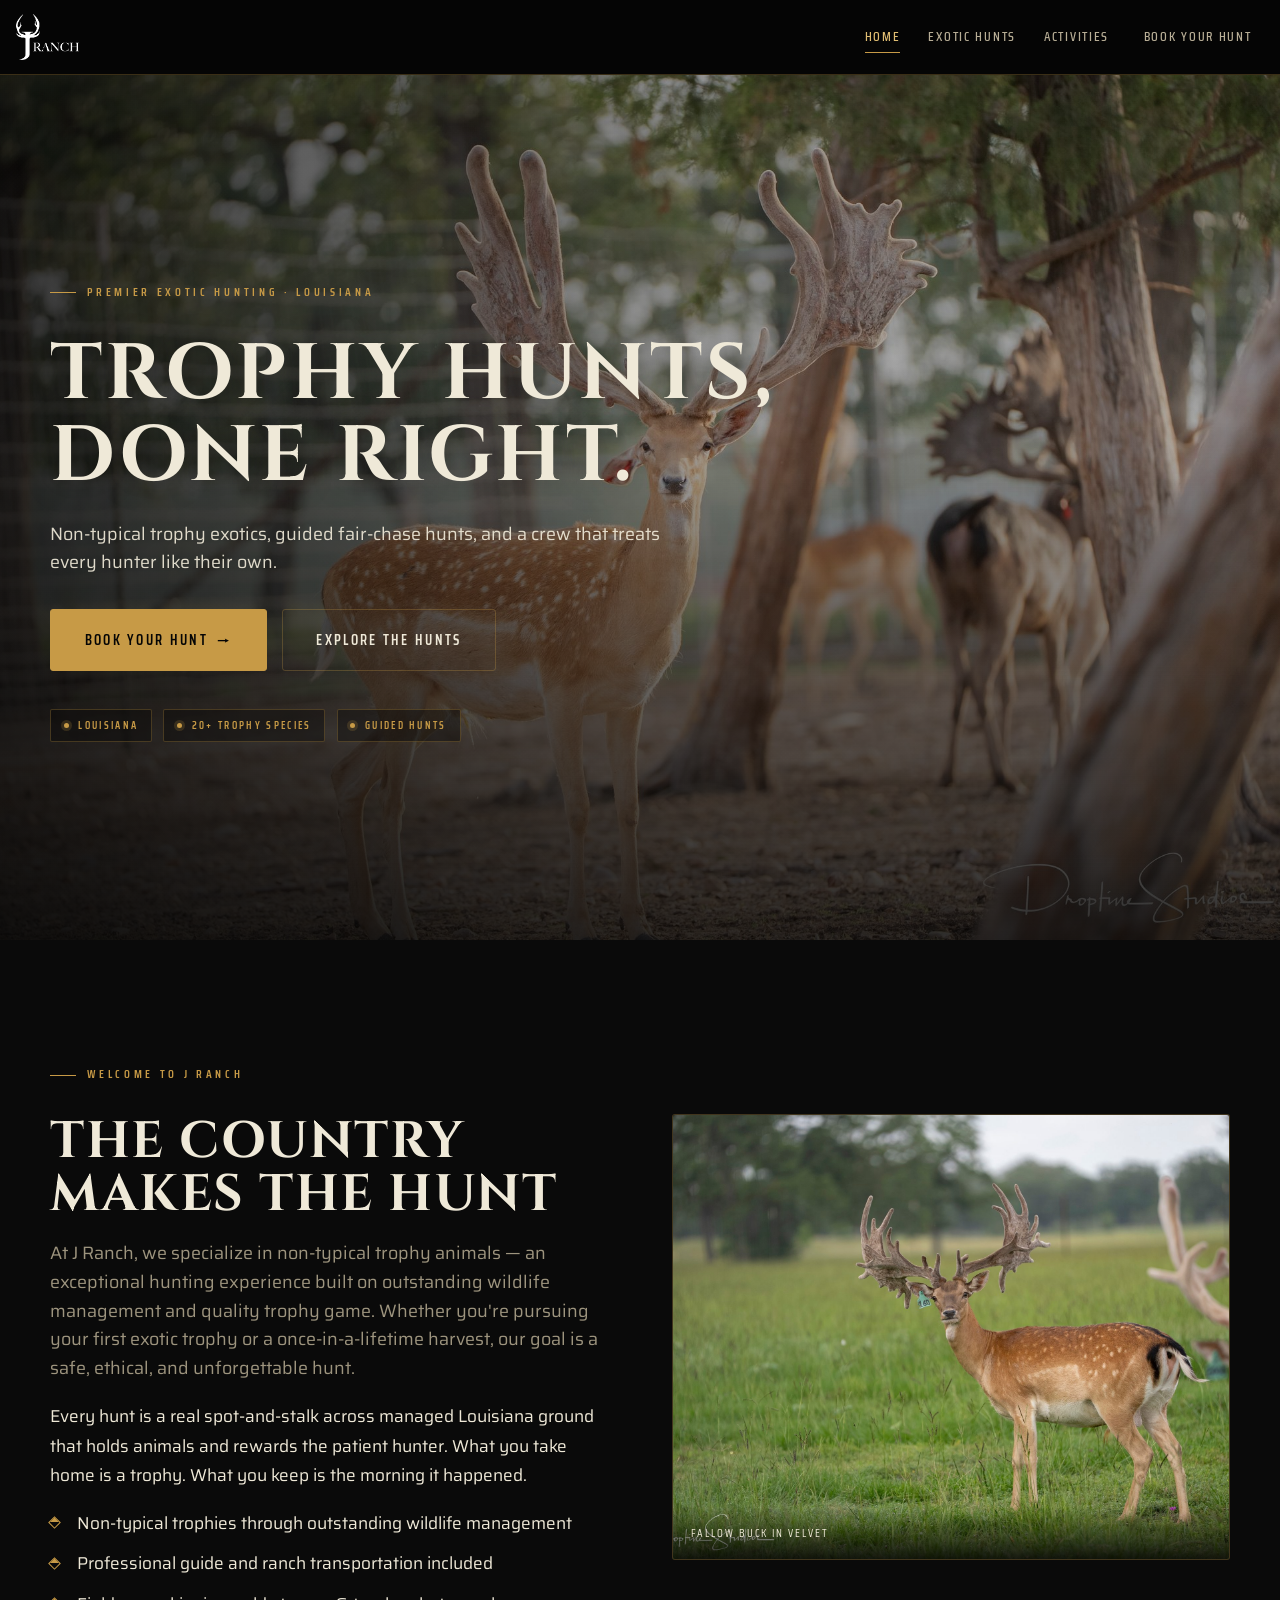
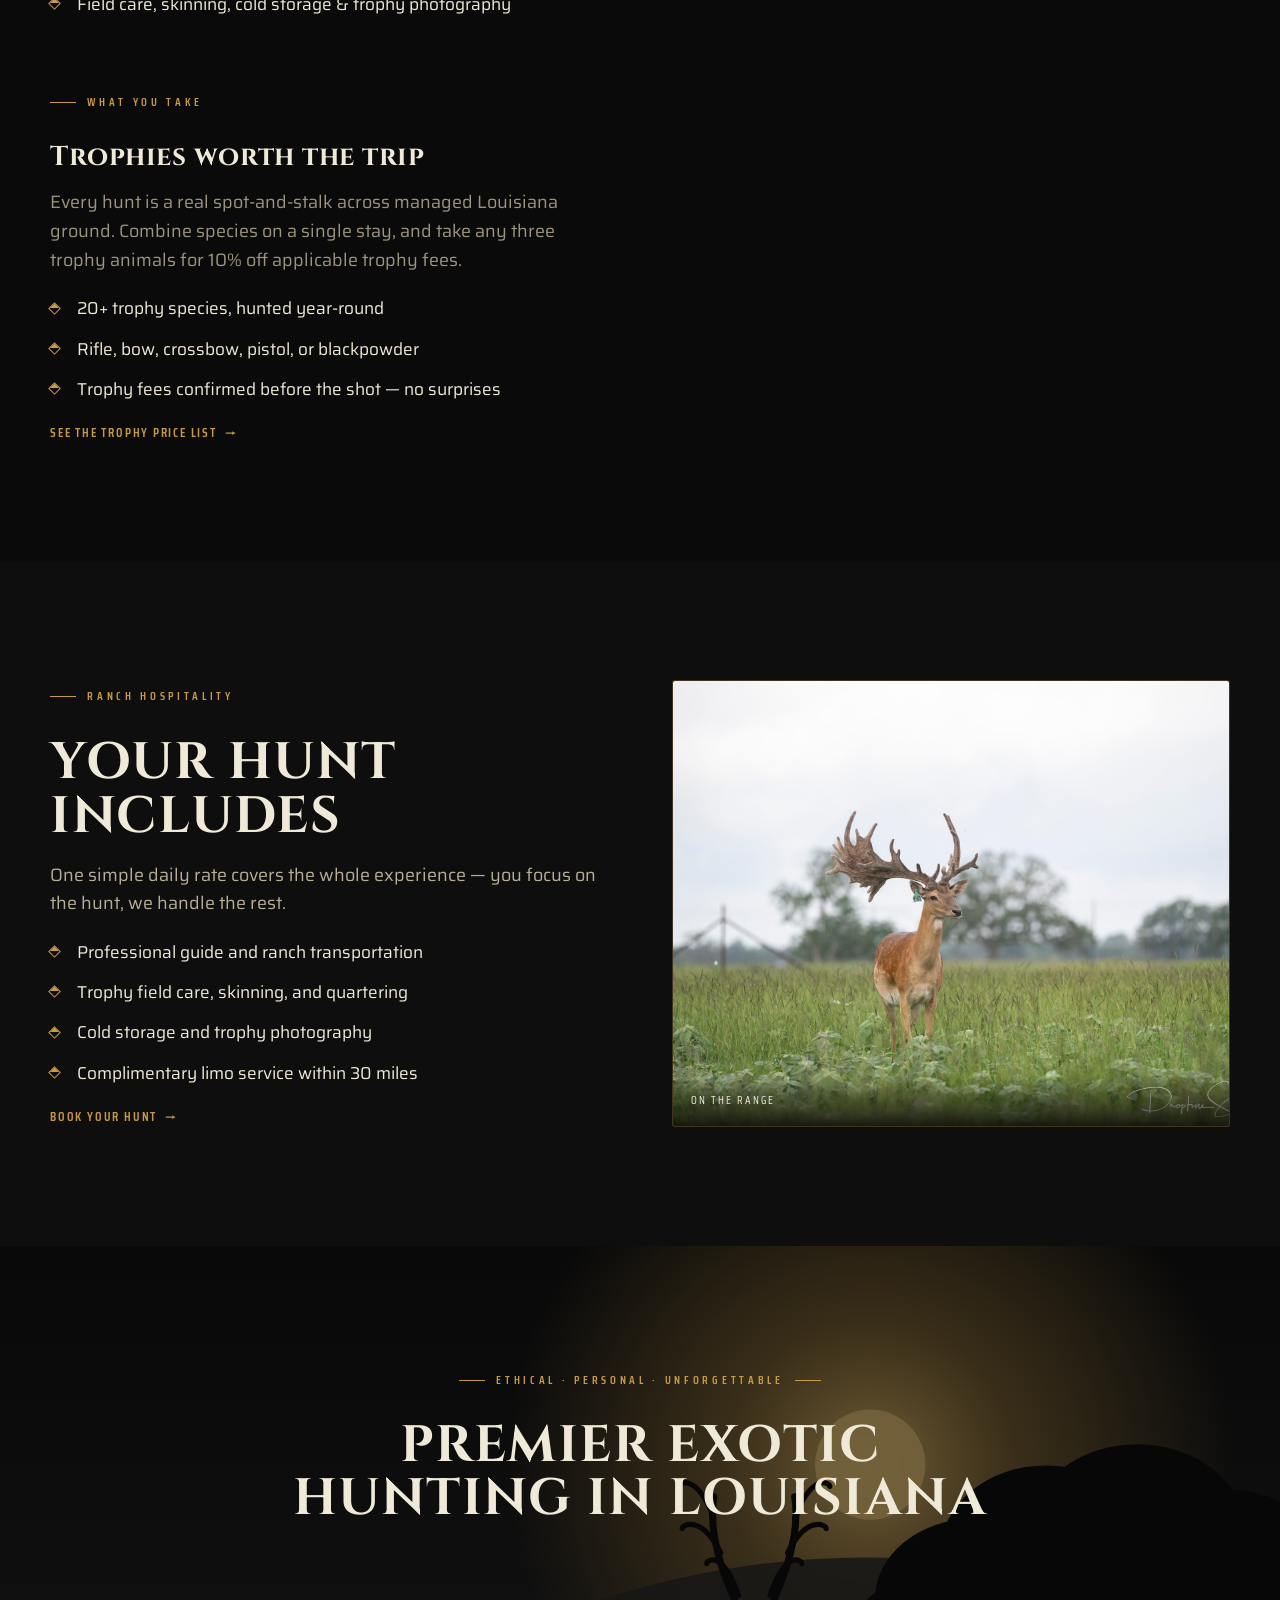
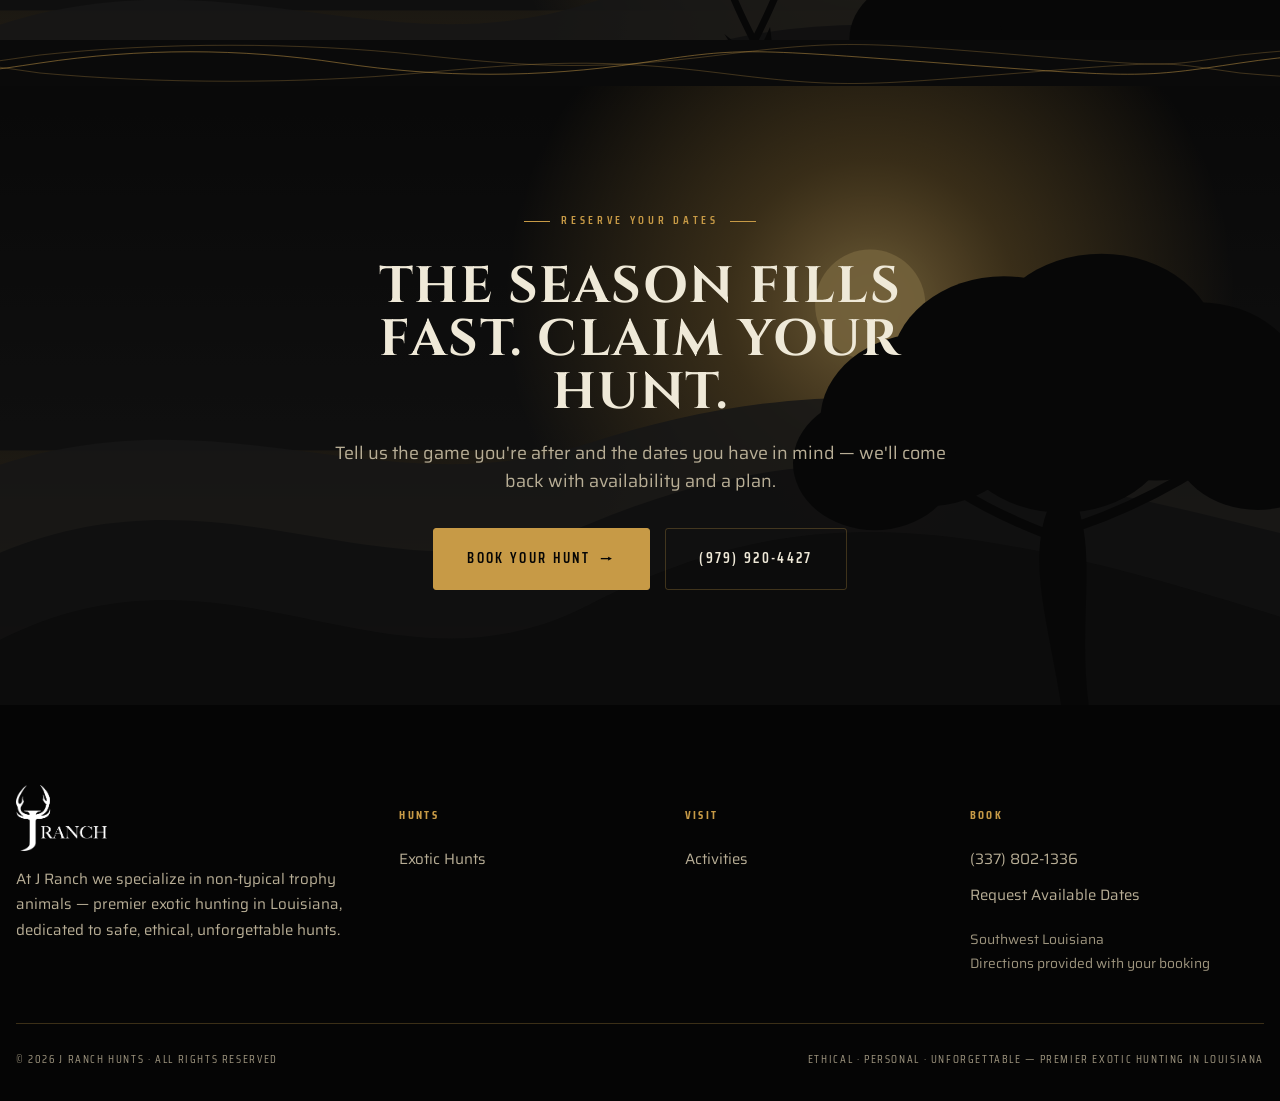
==== commit 55124d58: "Use (979) 920-4427 on all booking/call buttons Change the phone number on the call-to-action phone b" ====
--- a/index.html
+++ b/index.html
@@ -132,7 +132,7 @@
     <p class="lead" style="max-width:52ch;margin:0 auto 2rem">Tell us the game you're after and the dates you have in mind — we'll come back with availability and a plan.</p>
     <div style="display:flex;gap:.9rem;justify-content:center;flex-wrap:wrap">
       <a class="btn lg" href="contact.html">Book Your Hunt <span class="arw">→</span></a>
-      <a class="btn ghost lg" href="tel:+13378021336">(337) 802-1336</a>
+      <a class="btn ghost lg" href="tel:+19799204427">(979) 920-4427</a>
     </div>
   </div>
 </section>
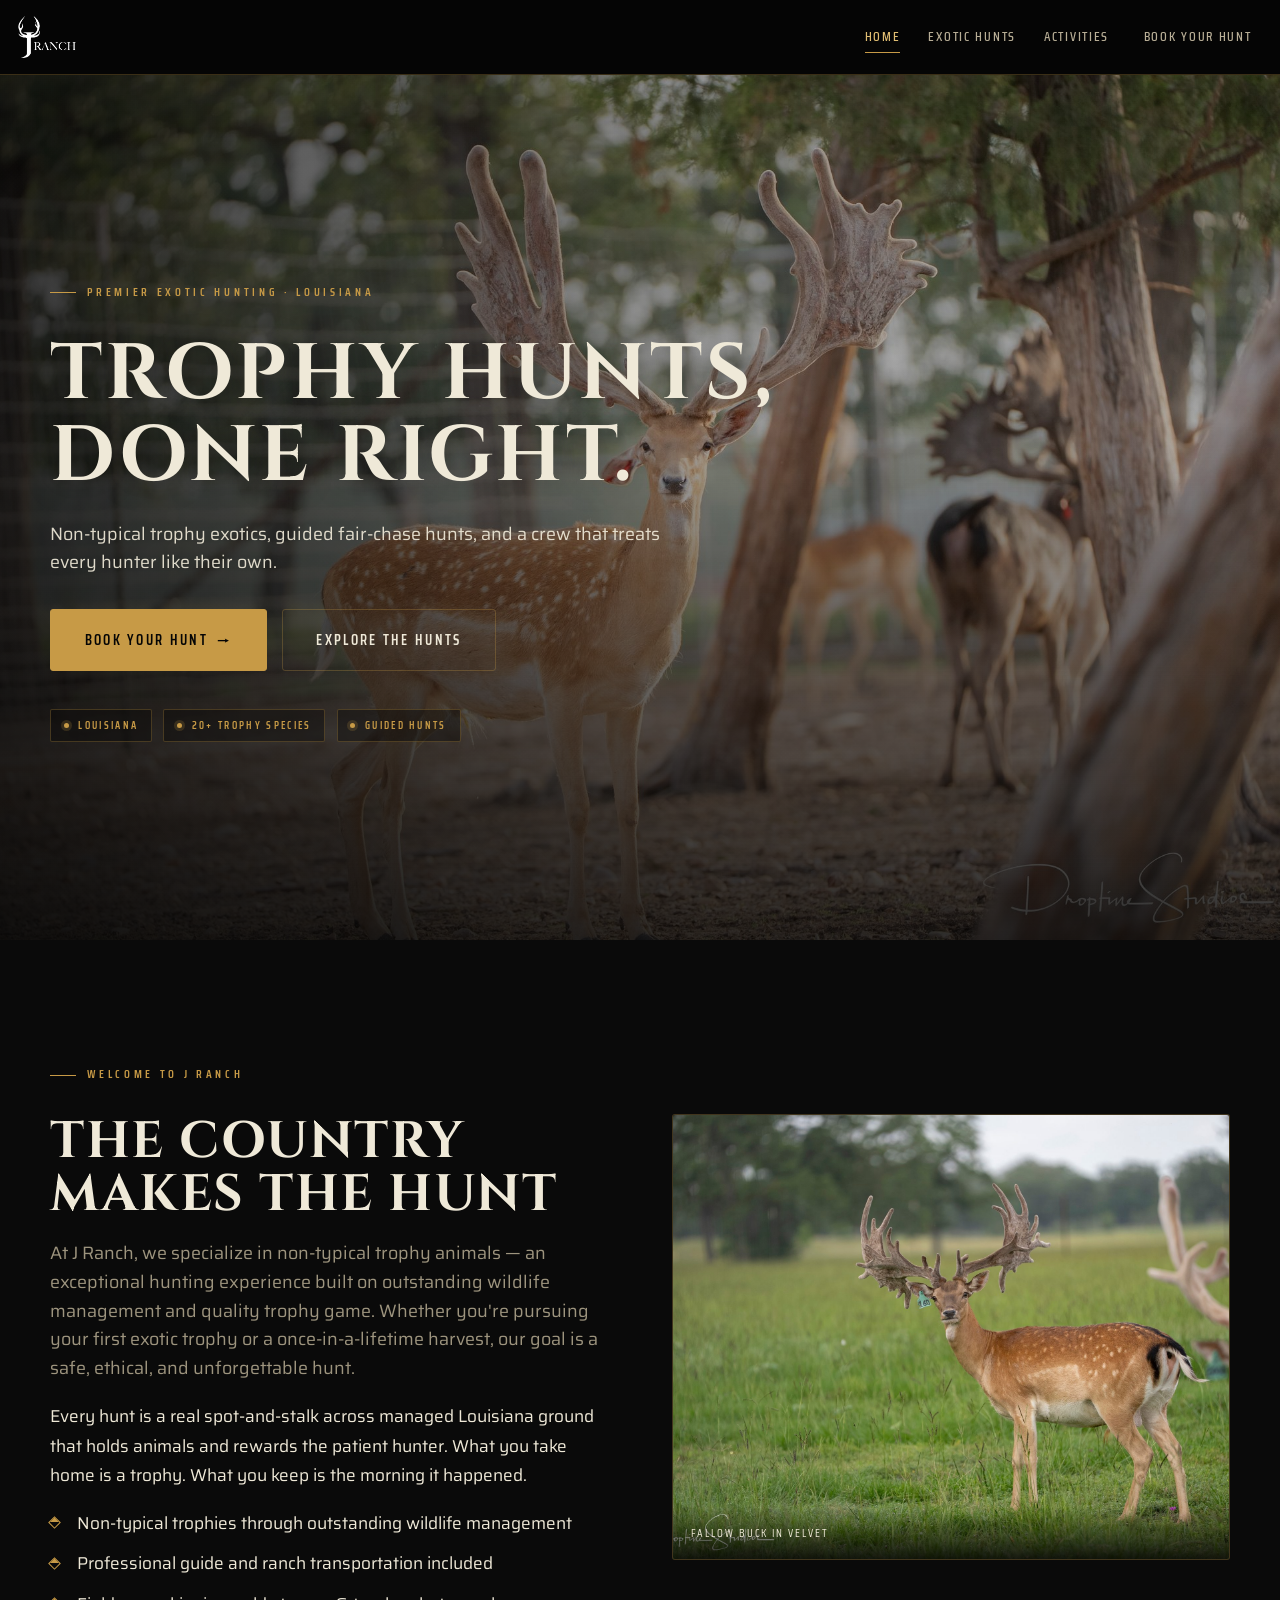
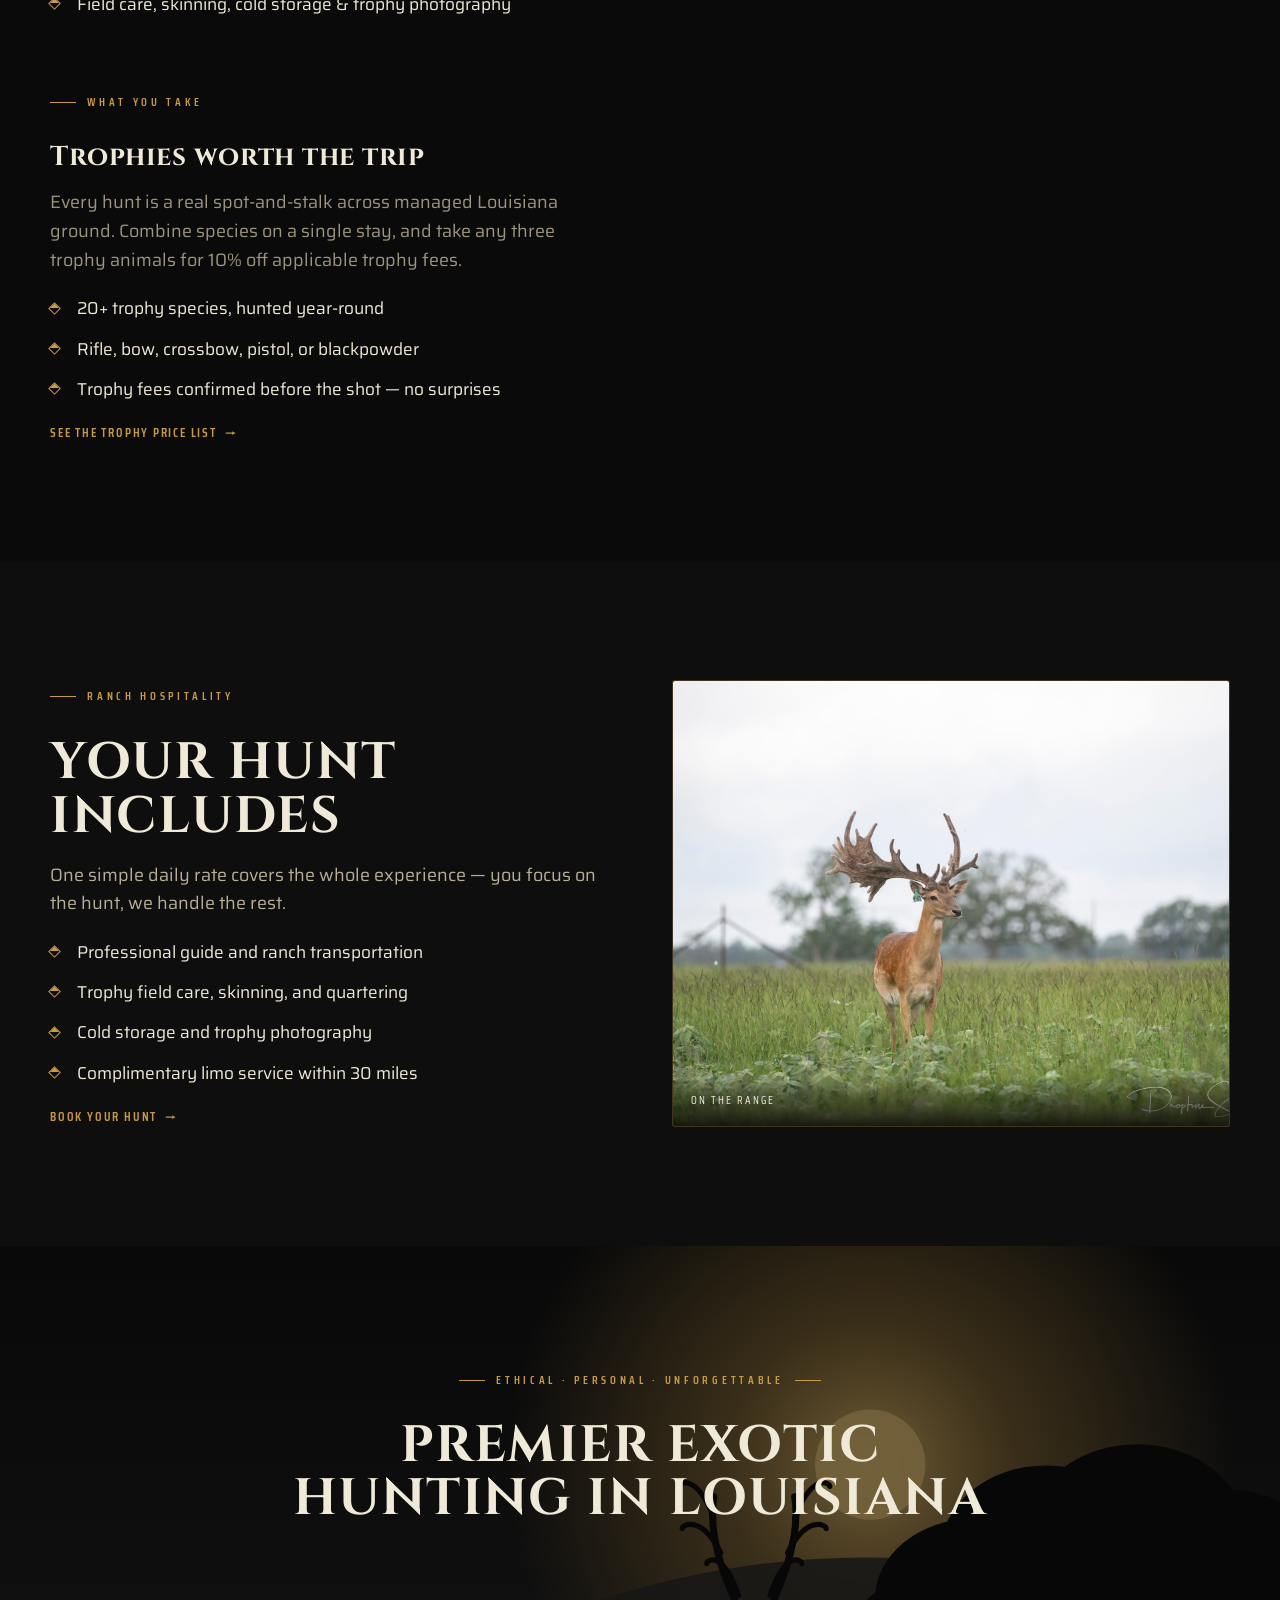
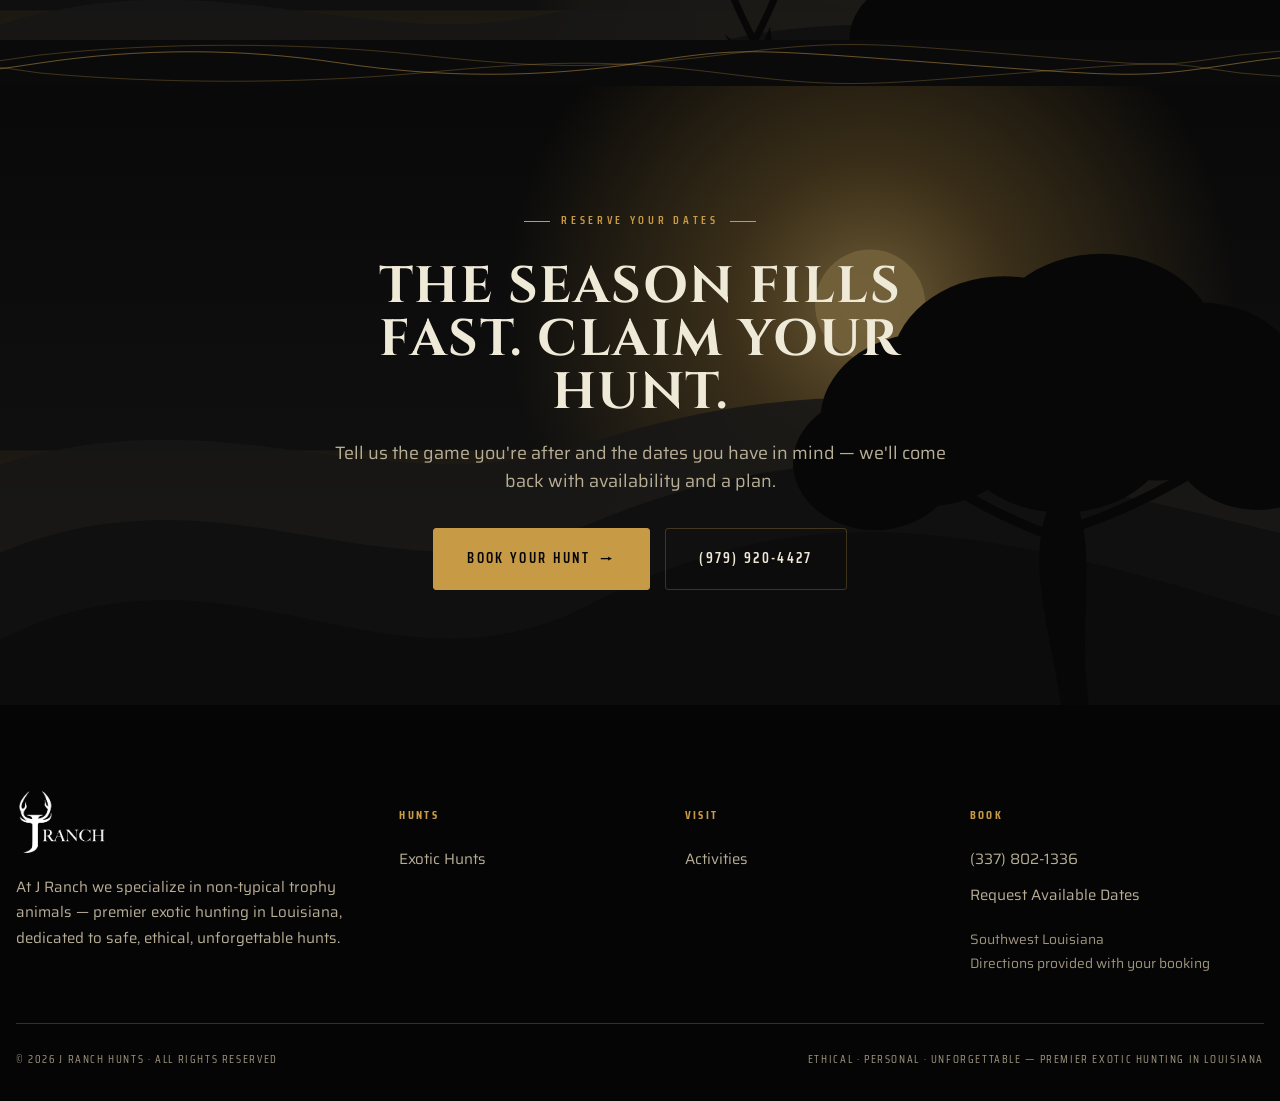
==== commit f0aa7496: "Fix mobile header safe-area clipping and tune logo spacing The logo's top (antler tips) was cut off " ====
--- a/index.html
+++ b/index.html
@@ -2,7 +2,7 @@
 <html lang="en">
 <head>
 <meta charset="utf-8">
-<meta name="viewport" content="width=device-width, initial-scale=1">
+<meta name="viewport" content="width=device-width, initial-scale=1, viewport-fit=cover">
 <title>Premier Exotic Hunts · J Ranch</title>
 <meta name="description" content="Premier exotic hunting in Louisiana — 20+ trophy species hunted year-round with professional guides. Ethical, personal, unforgettable.">
 <link rel="preconnect" href="https://fonts.googleapis.com">
@@ -29,7 +29,7 @@
     <p class="lead" style="margin-top:1.4rem">Non-typical trophy exotics, guided fair-chase hunts, and a crew that treats every hunter like their own.</p>
     <div class="hero-cta">
       <a class="btn lg" href="contact.html">Book Your Hunt <span class="arw">→</span></a>
-      <a class="btn ghost lg" href="#hunts">Explore the Hunts</a>
+      <a class="btn ghost lg" href="exotics.html">Explore the Hunts</a>
     </div>
     <div style="display:flex;gap:.7rem;flex-wrap:wrap;margin-top:2.4rem">
       <span class="tag"><span class="dot"></span>Louisiana</span>
--- a/styles.css
+++ b/styles.css
@@ -168,6 +168,10 @@
   background:rgba(5,5,5,.86);
   backdrop-filter:blur(9px);
   border-bottom:1px solid var(--line-dk);
+  /* keep header content clear of the notch / Dynamic Island on iOS */
+  padding-top:env(safe-area-inset-top, 0px);
+  padding-left:env(safe-area-inset-left, 0px);
+  padding-right:env(safe-area-inset-right, 0px);
 }
 .nav{
   display:flex; align-items:center; justify-content:space-between;
@@ -175,9 +179,9 @@
 }
 .brand{ display:flex; align-items:center; gap:.7rem; color:var(--bone); }
 .brand .mark{ width:34px; height:34px; flex:none; }
-.brand-logo{ height:46px; width:auto; display:block; }
-.footer-about .brand-logo{ height:66px; }
-@media (max-width:520px){ .brand-logo{ height:40px; } }
+.brand-logo{ height:50px; width:auto; display:block; }
+.footer-about .brand-logo{ height:74px; }
+@media (max-width:520px){ .brand-logo{ height:46px; } }
 .brand .wordmark{ font-family:var(--display); font-weight:700; letter-spacing:.14em; font-size:1.18rem; text-transform:uppercase; line-height:1; }
 .brand .wordmark small{ display:block; font-family:var(--label); font-weight:500; letter-spacing:.3em; font-size:.5rem; color:var(--brass); margin-top:3px; }
 
@@ -229,12 +233,13 @@
   .nav-toggle[aria-expanded="true"] span:nth-child(2){ opacity:0; }
   .nav-toggle[aria-expanded="true"] span:nth-child(3){ transform:translateY(-7px) rotate(-45deg); }
   .nav-links{
-    position:fixed; inset:74px 0 auto 0;
+    position:fixed;
+    top:calc(74px + env(safe-area-inset-top, 0px)); left:0; right:0; bottom:auto;
     flex-direction:column; align-items:stretch; gap:0;
     background:var(--ink); border-bottom:1px solid var(--line-dk);
     padding:1rem 1.2rem 1.6rem;
-    max-height:calc(100dvh - 74px); overflow:auto;
-    transform:translateY(-120%); transition:transform .4s var(--ease);
+    max-height:calc(100dvh - 74px - env(safe-area-inset-top, 0px)); overflow:auto;
+    transform:translateY(-130%); transition:transform .4s var(--ease);
   }
   .nav-links.open{ transform:translateY(0); }
   .nav-links a,.nav-links .navbtn{ padding:.85rem .4rem; font-size:.95rem; width:100%; }
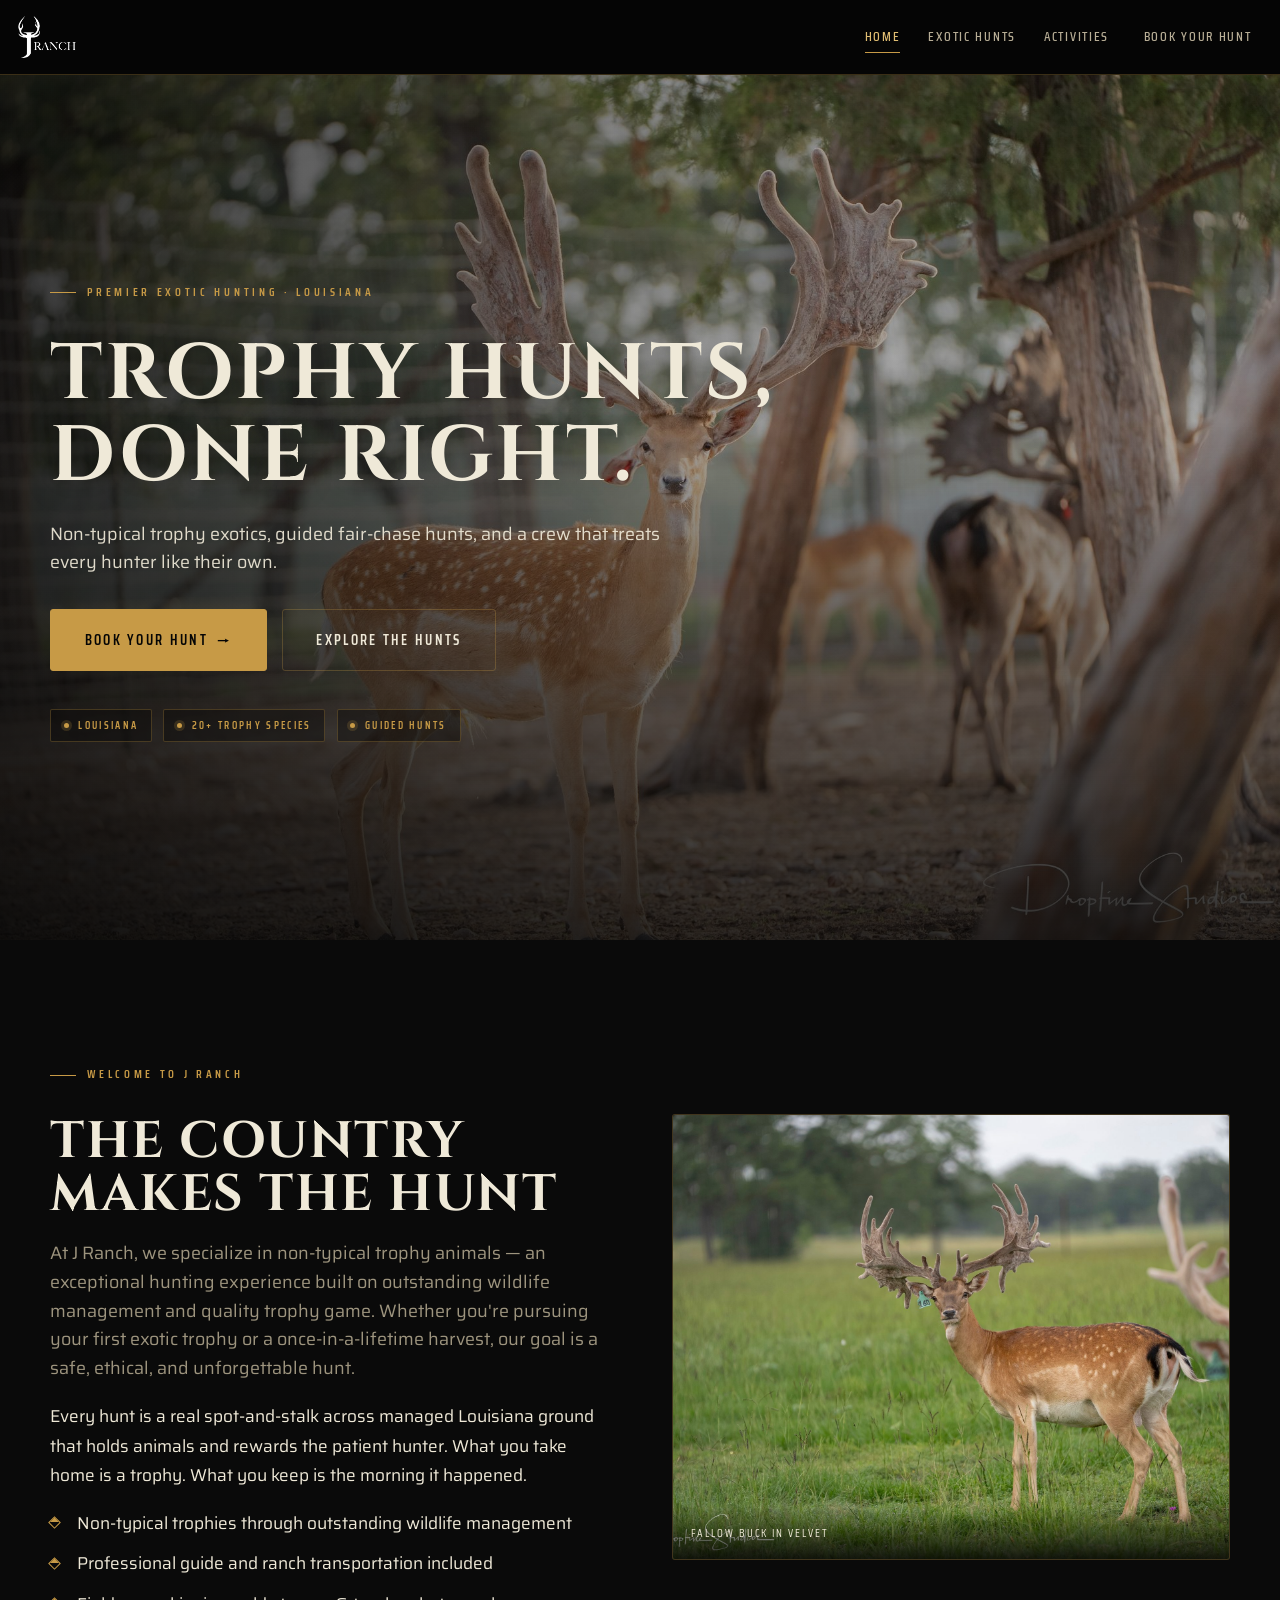
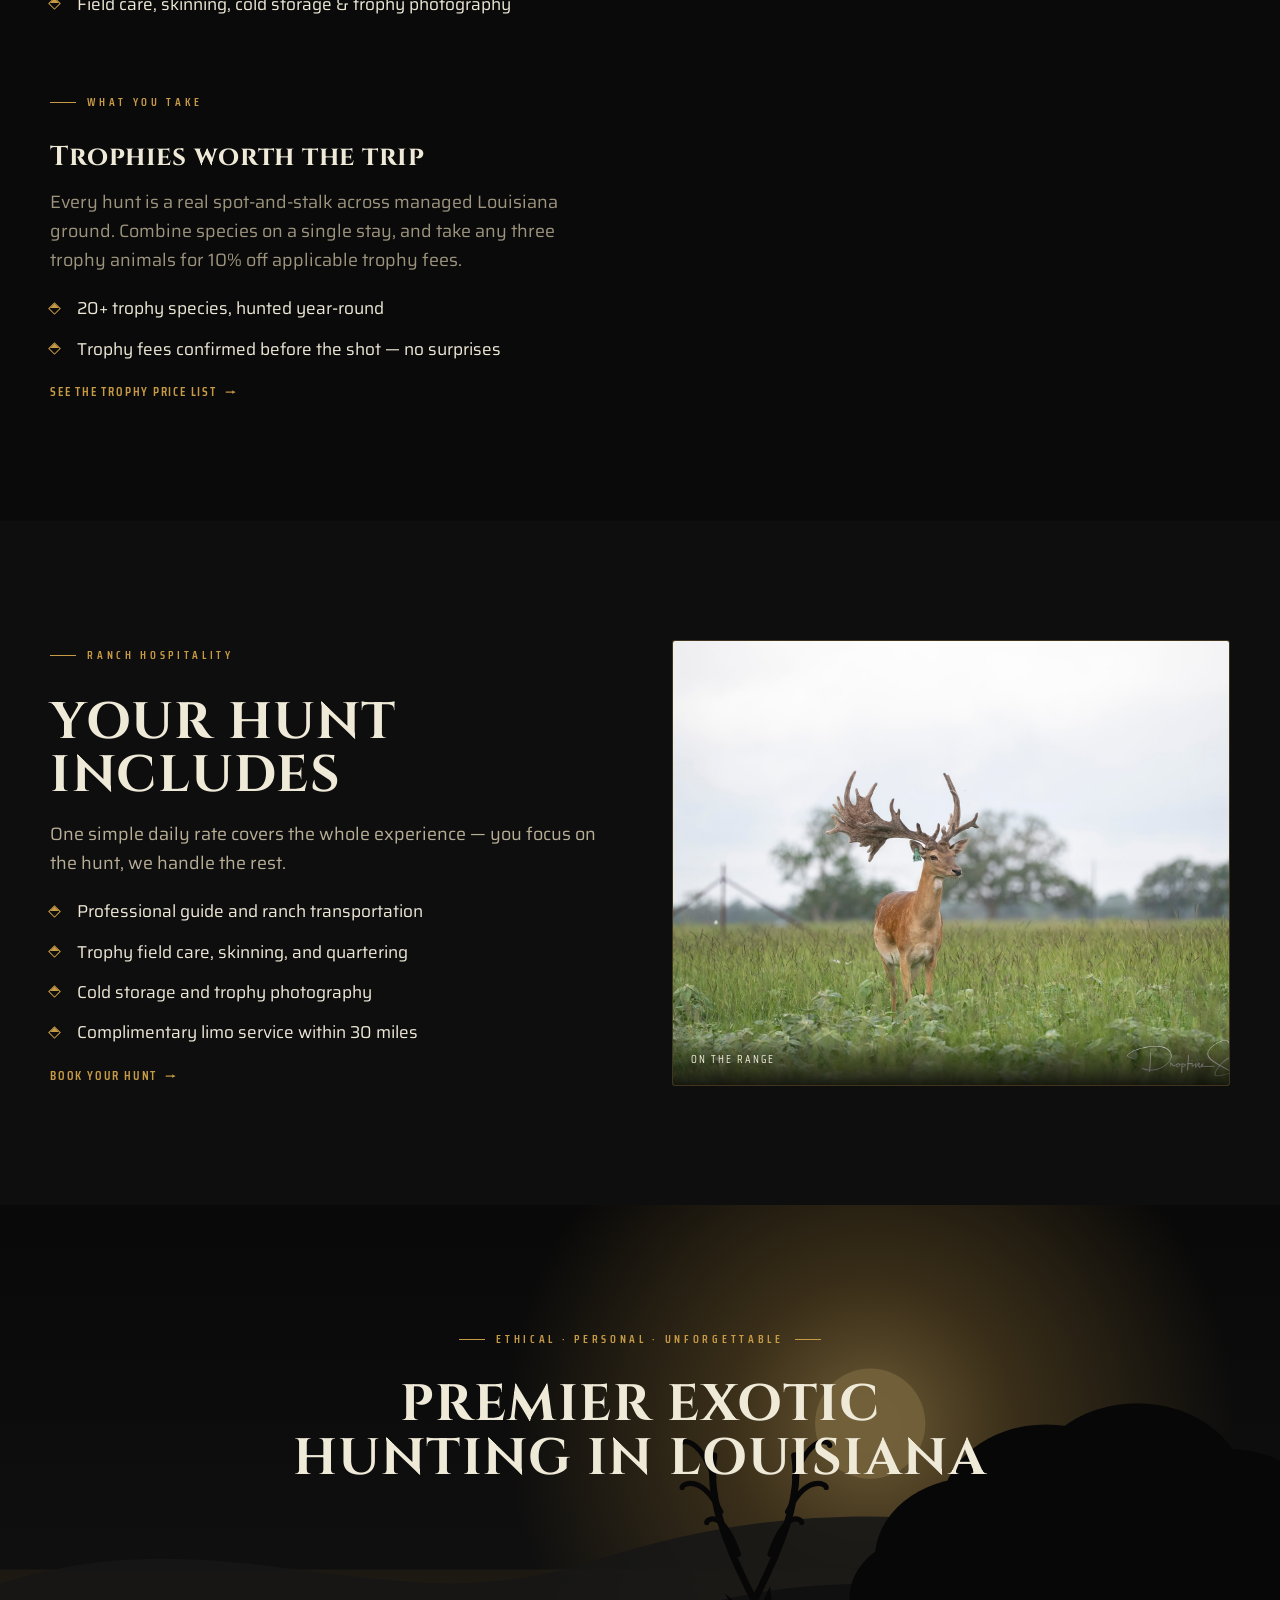
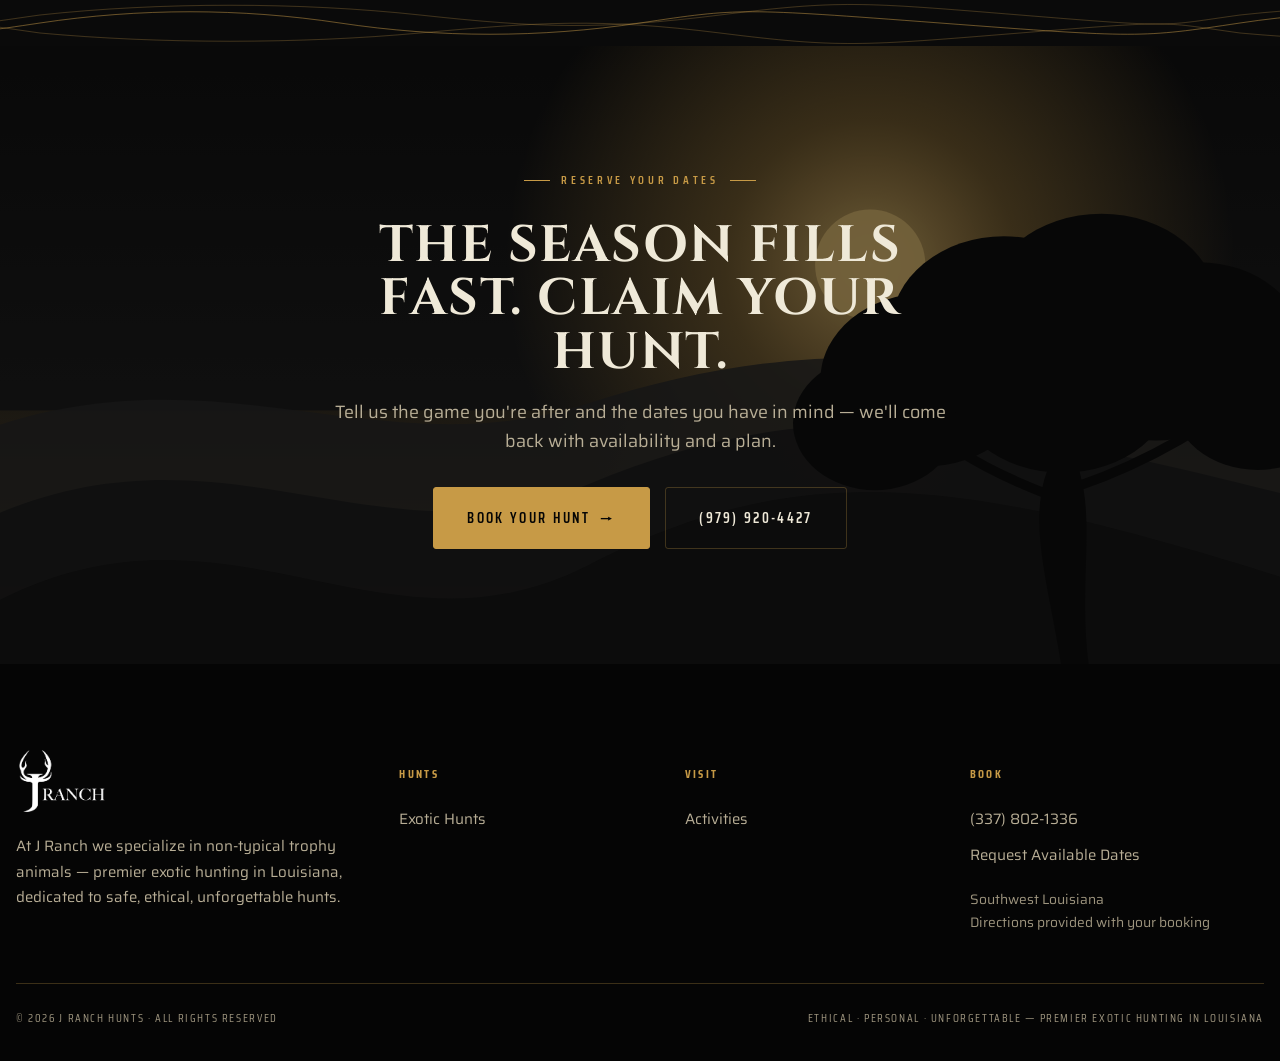
==== commit 46f5139e: "Remove weapon-method verbiage (rifle/bow/pistol/crossbow/blackpowder) Per request, drop the 'by rifl" ====
--- a/index.html
+++ b/index.html
@@ -61,7 +61,6 @@
         <p class="lead">Every hunt is a real spot-and-stalk across managed Louisiana ground. Combine species on a single stay, and take any three trophy animals for 10% off applicable trophy fees.</p>
         <ul class="ticks">
           <li>20+ trophy species, hunted year-round</li>
-          <li>Rifle, bow, crossbow, pistol, or blackpowder</li>
           <li>Trophy fees confirmed before the shot &mdash; no surprises</li>
         </ul>
         <a class="textlink" href="exotics.html">See the Trophy Price List <span class="arw">&rarr;</span></a>
